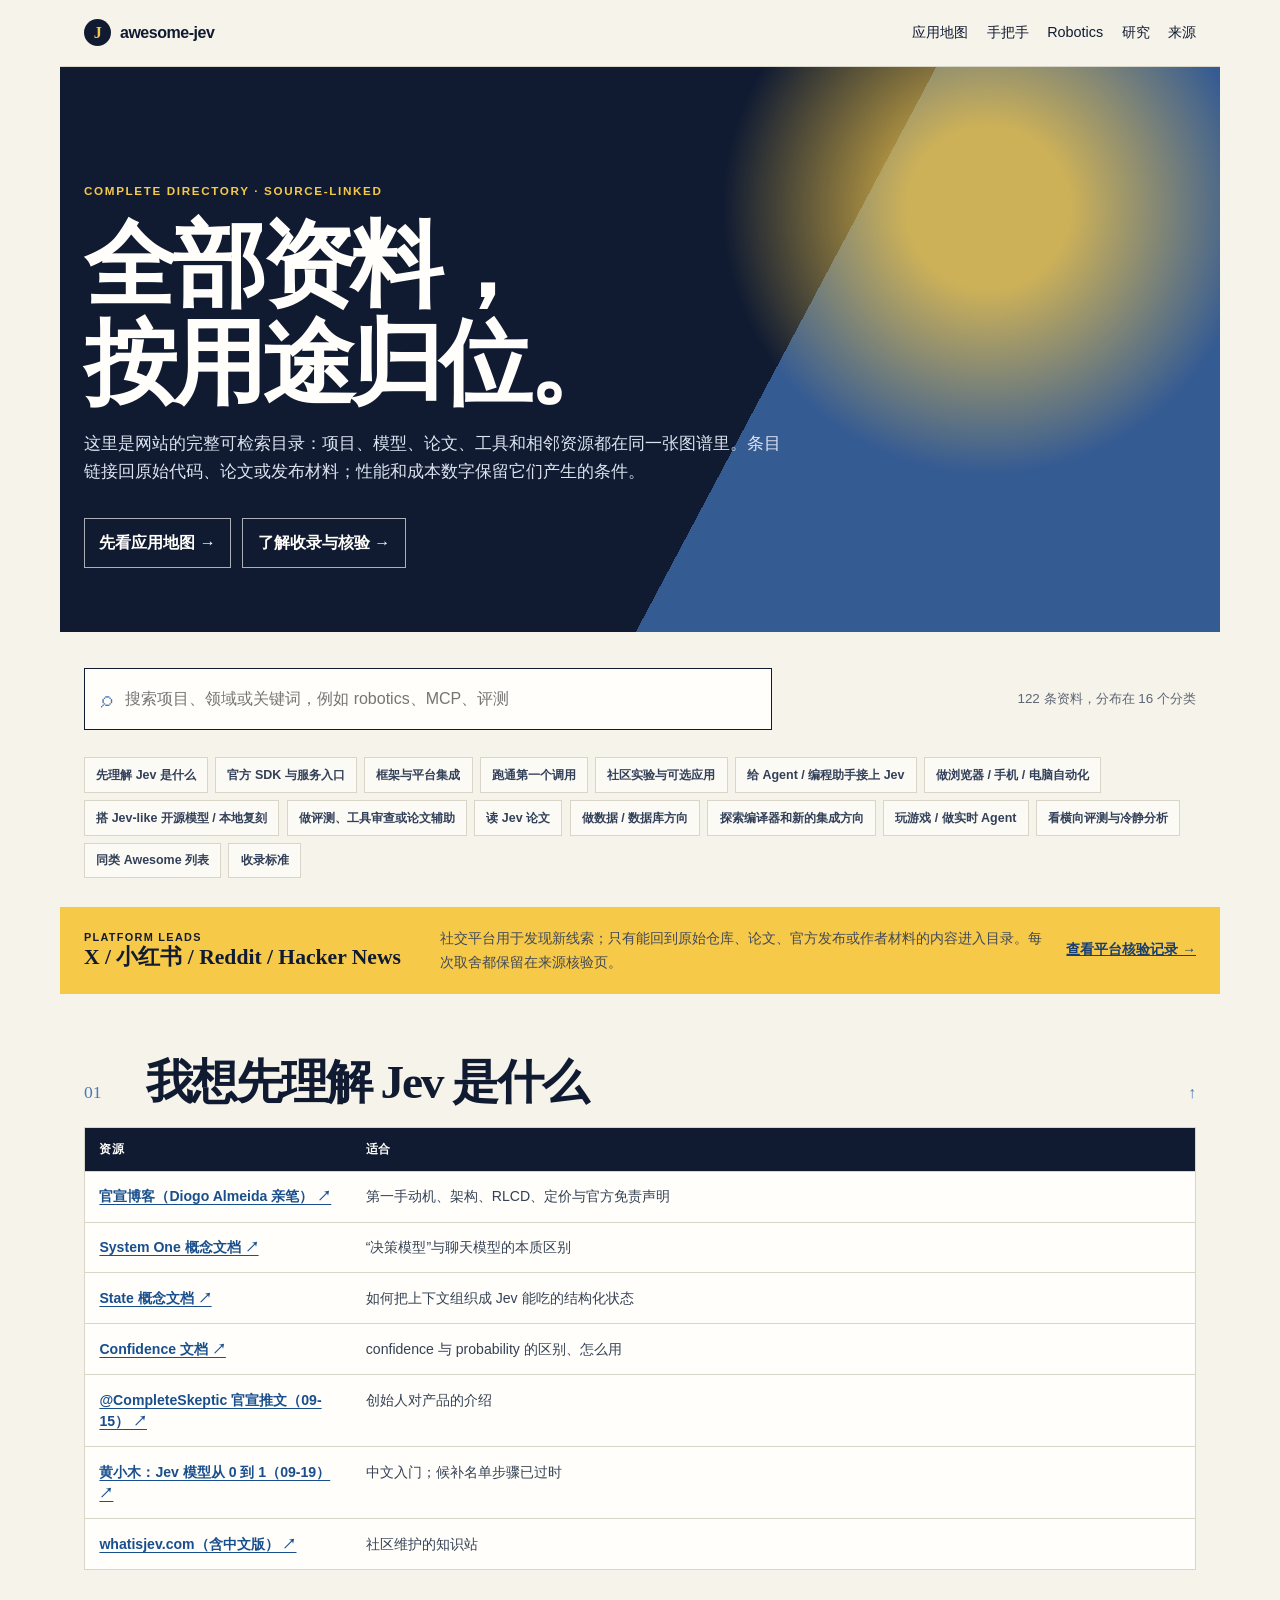
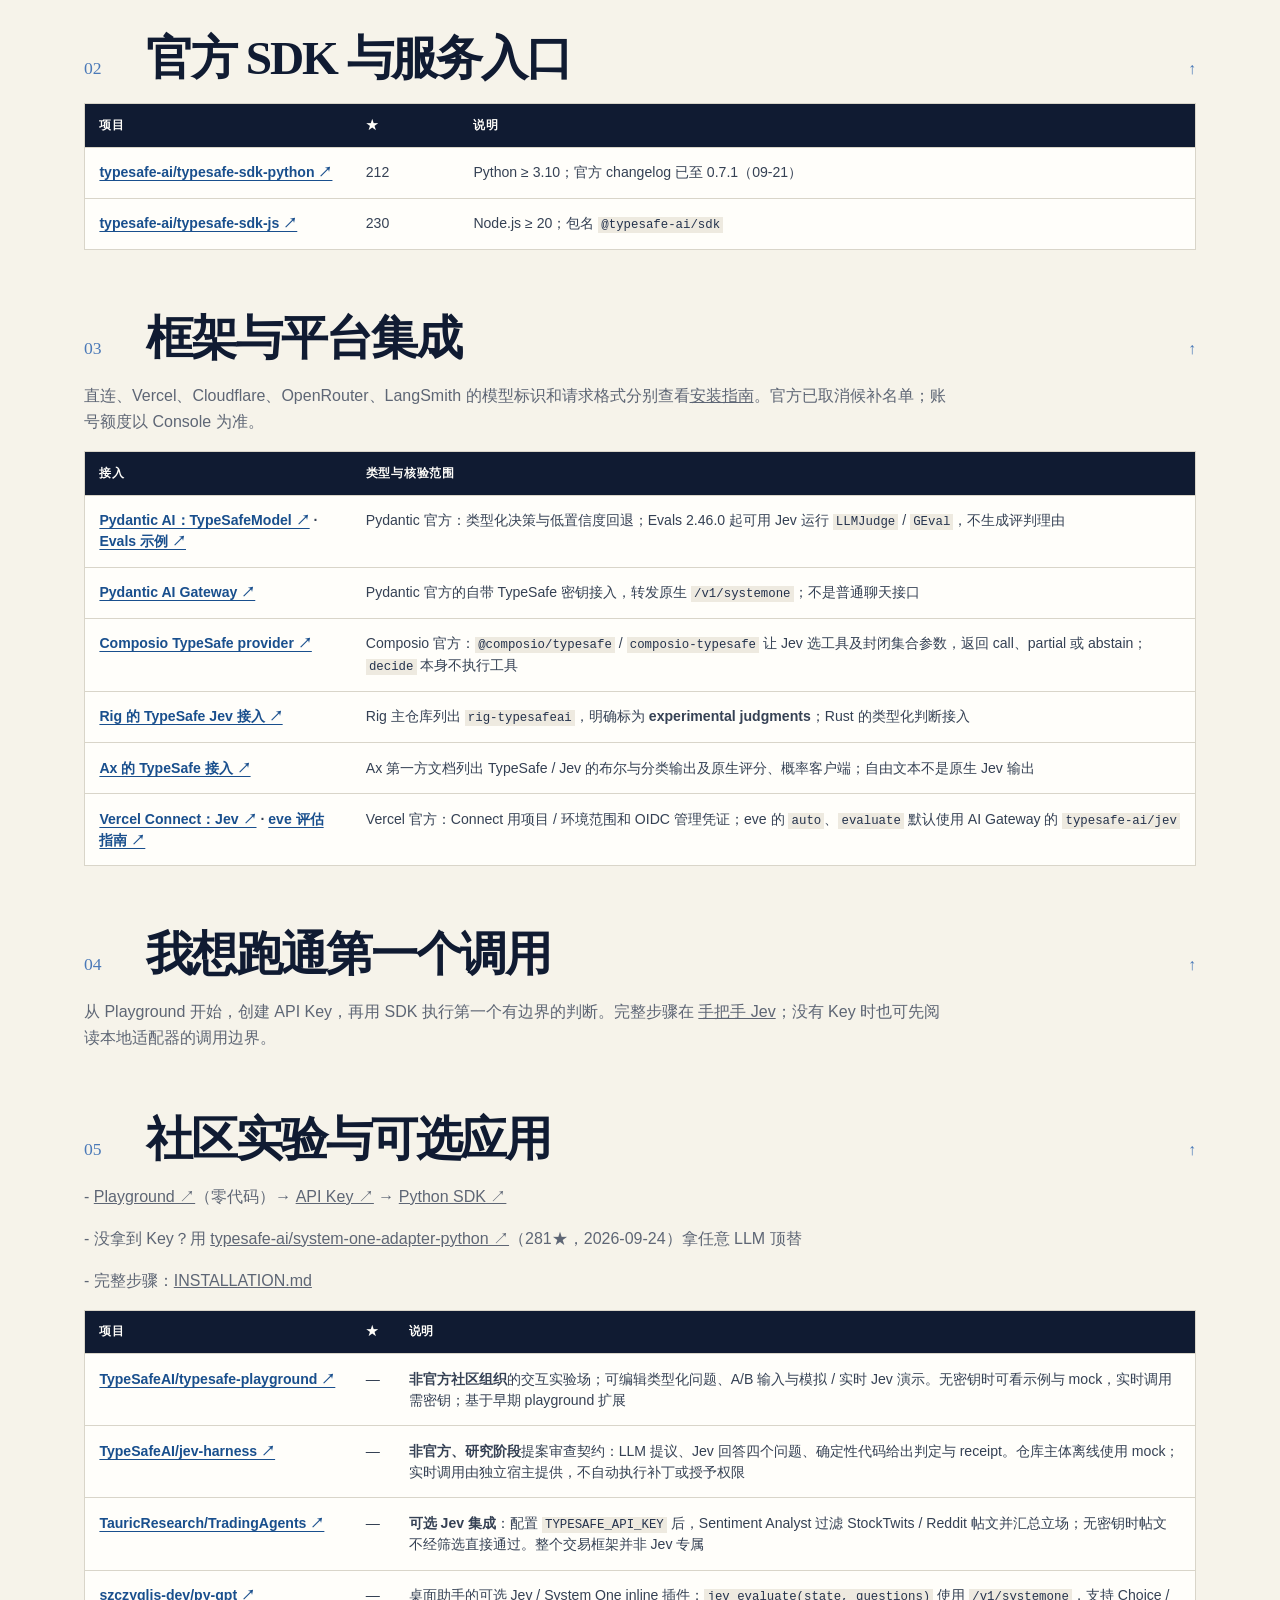
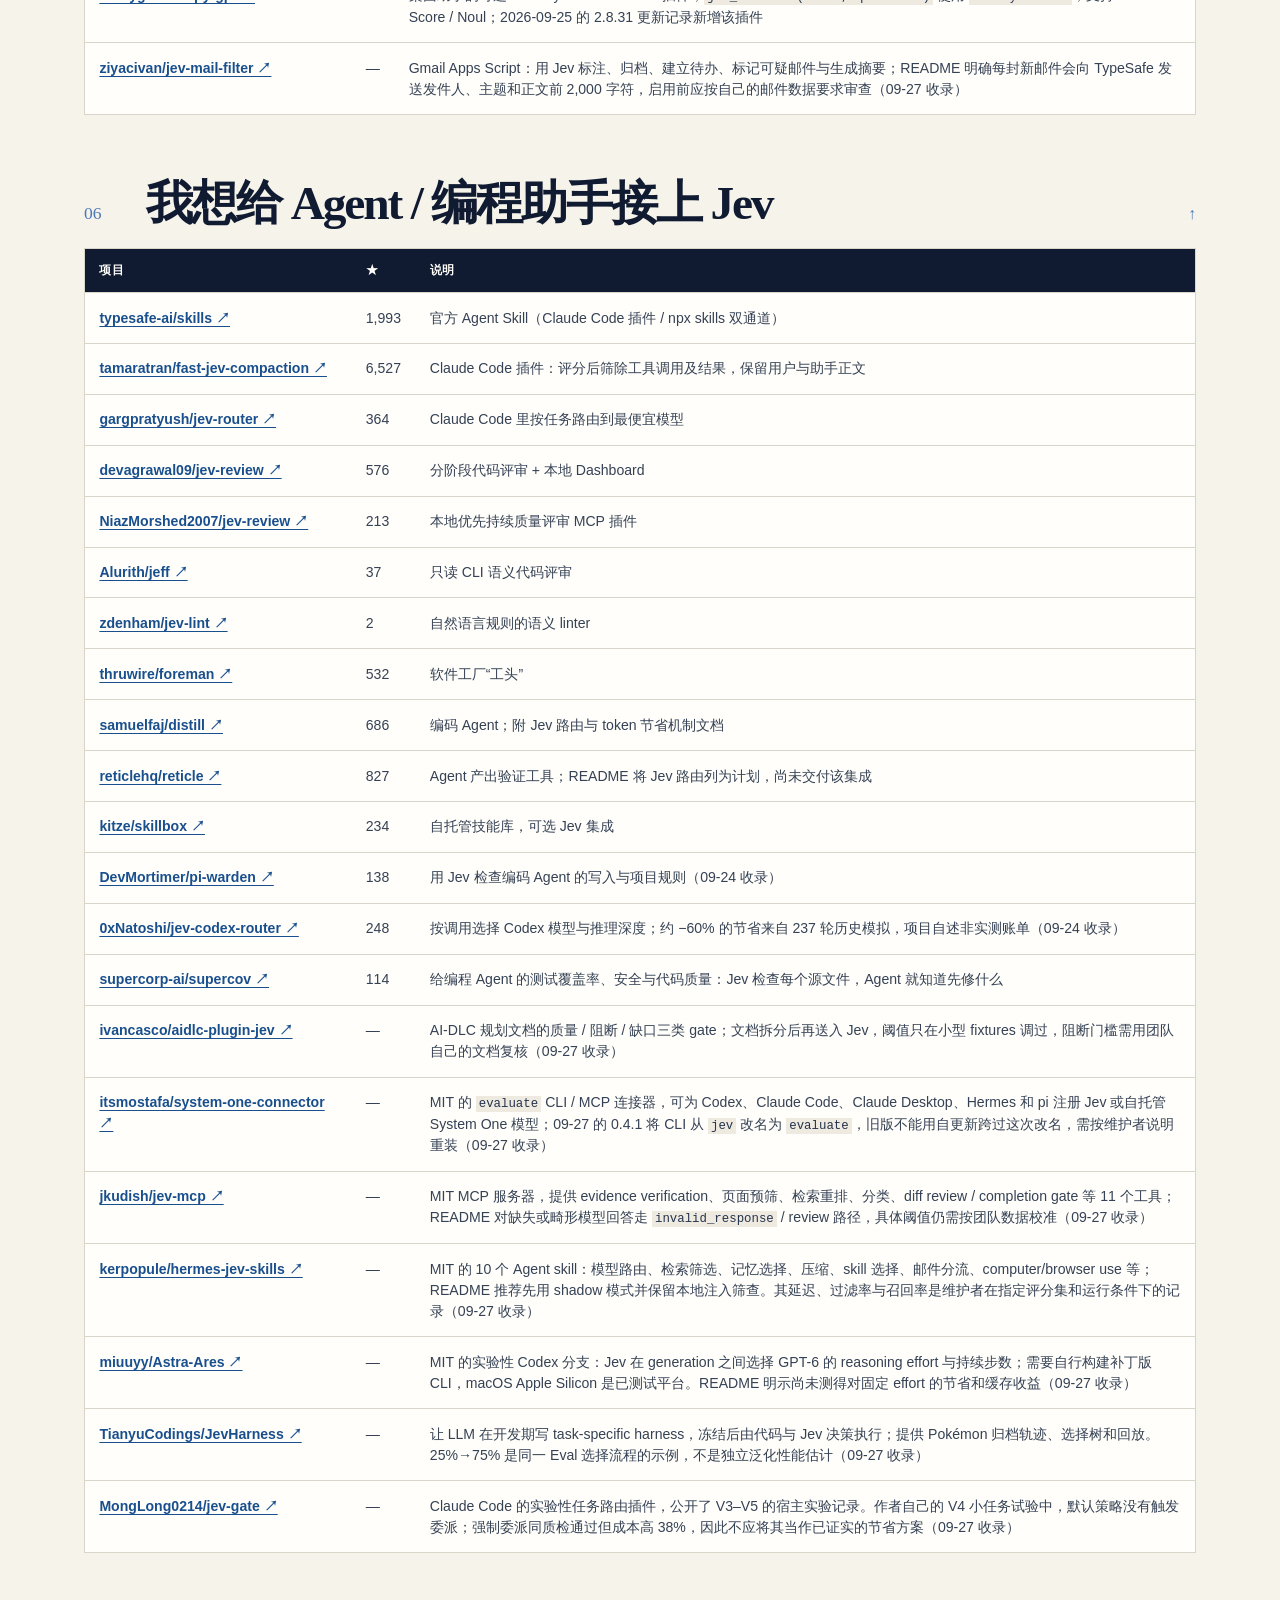
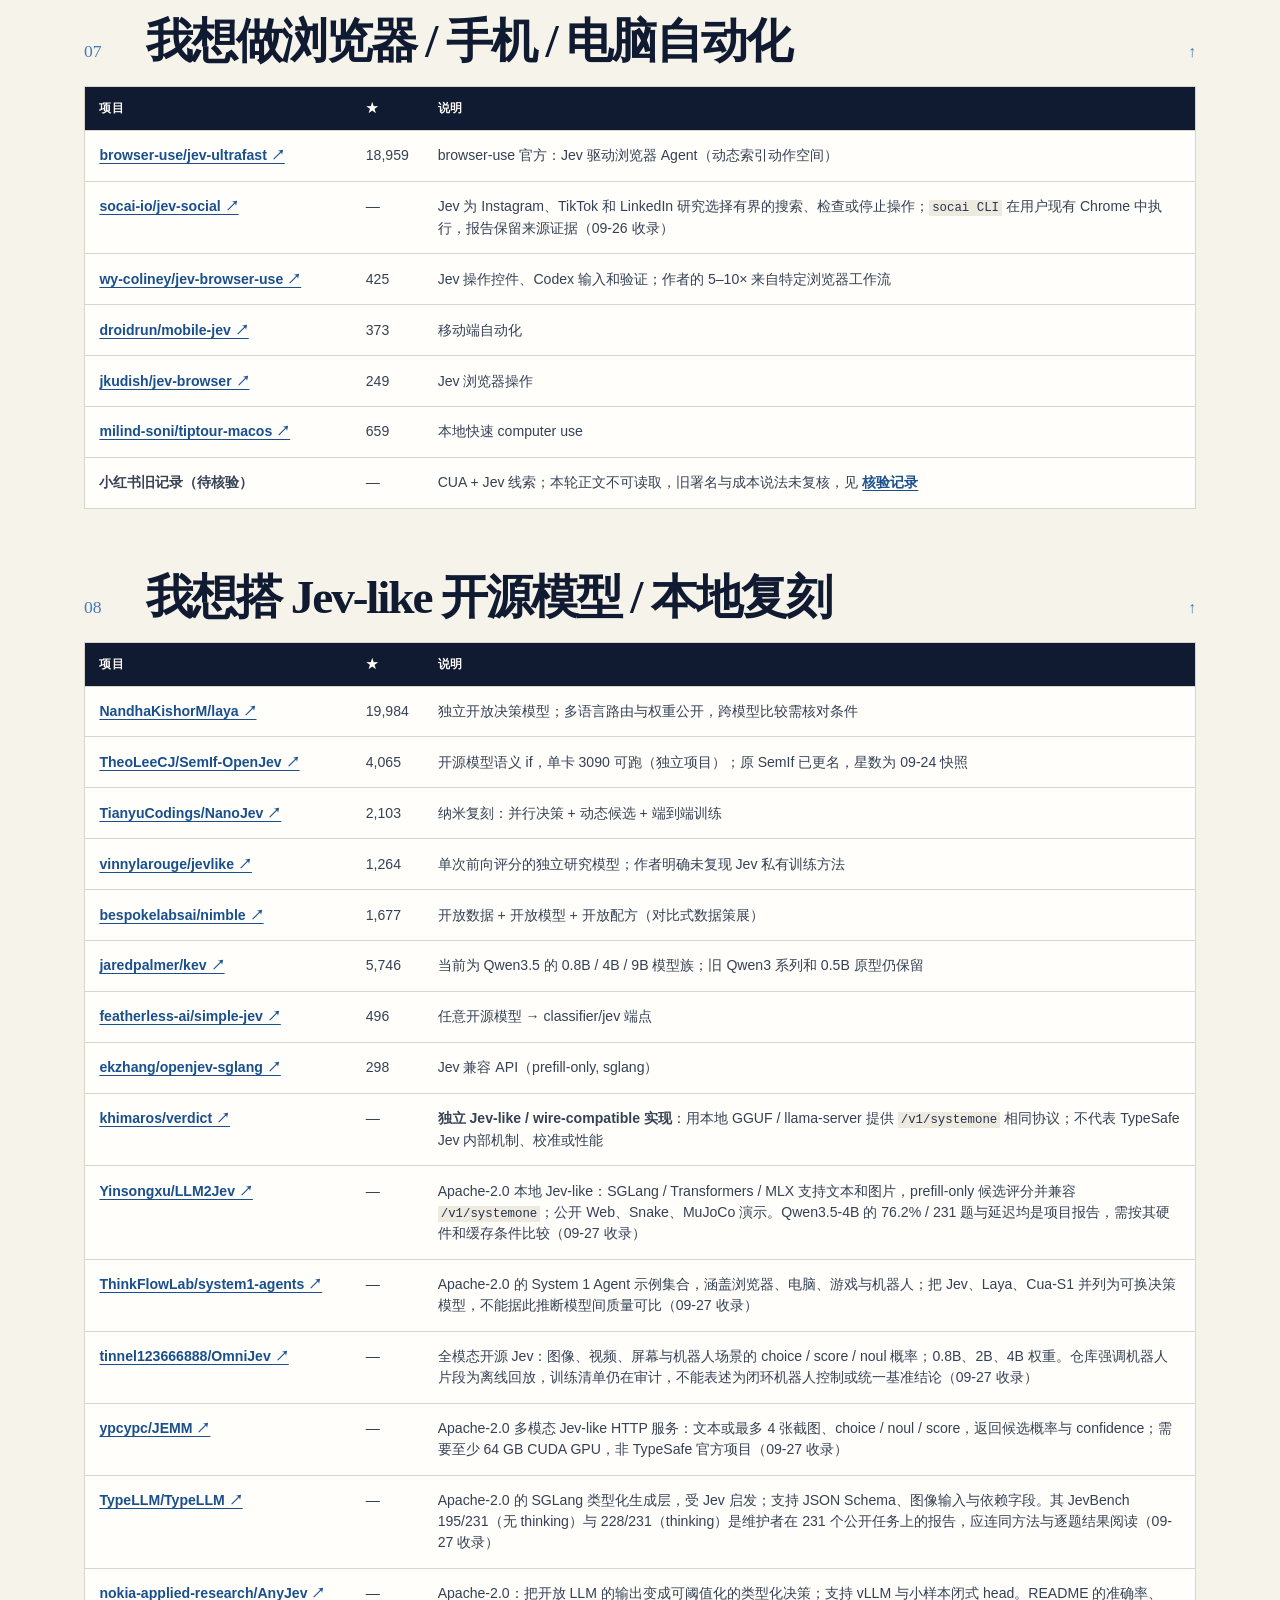
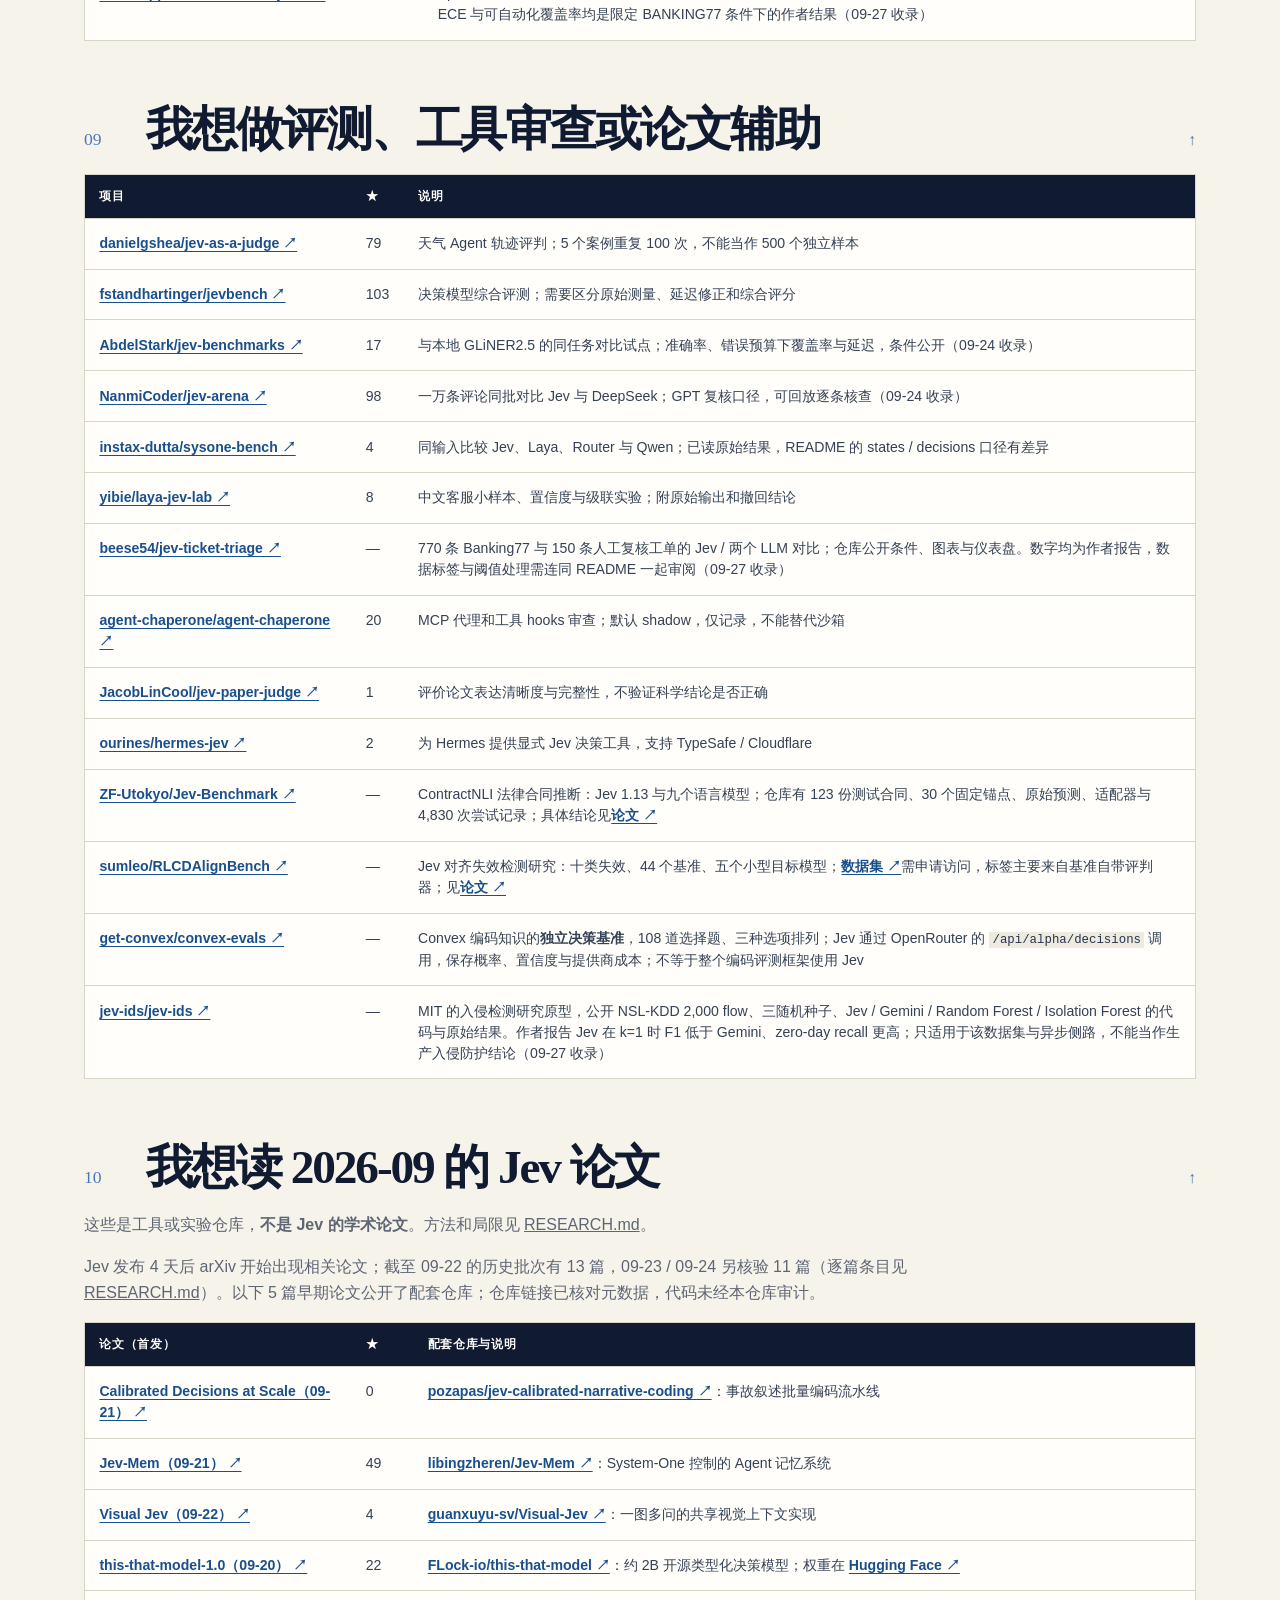
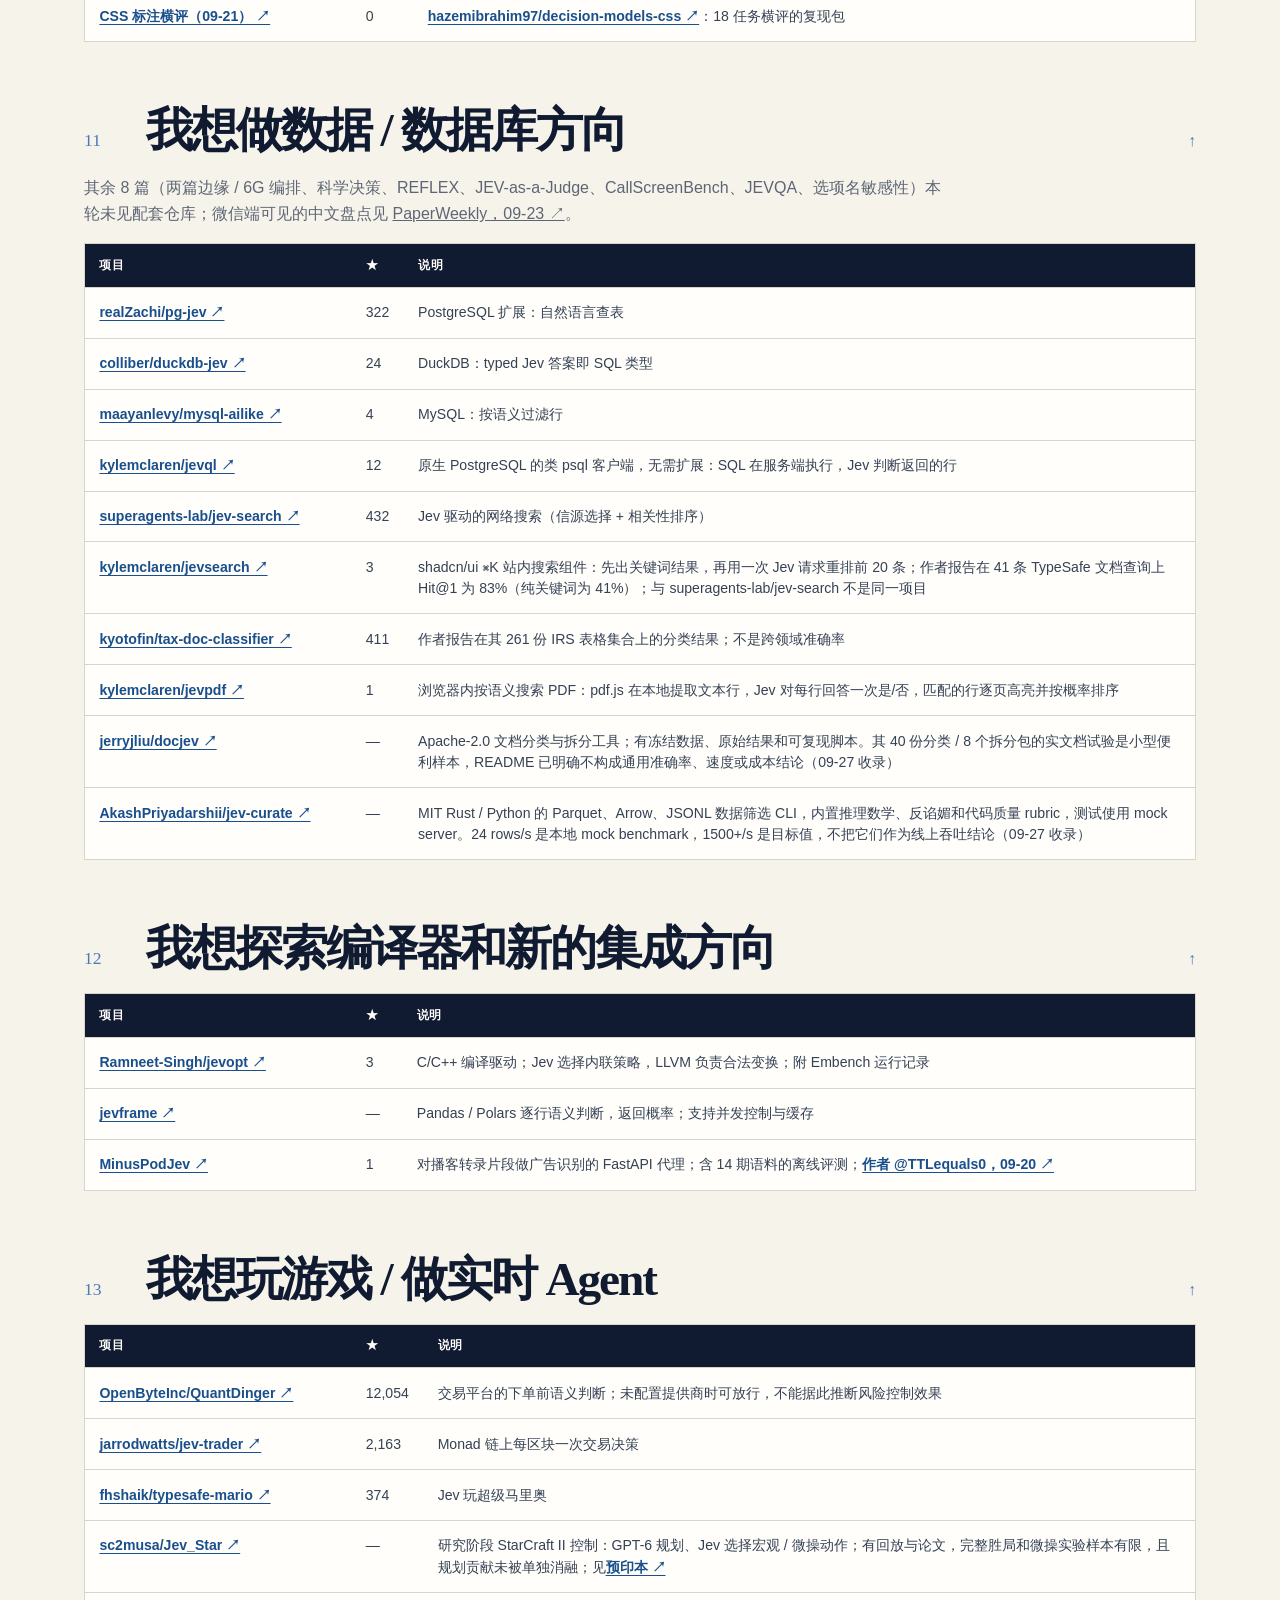
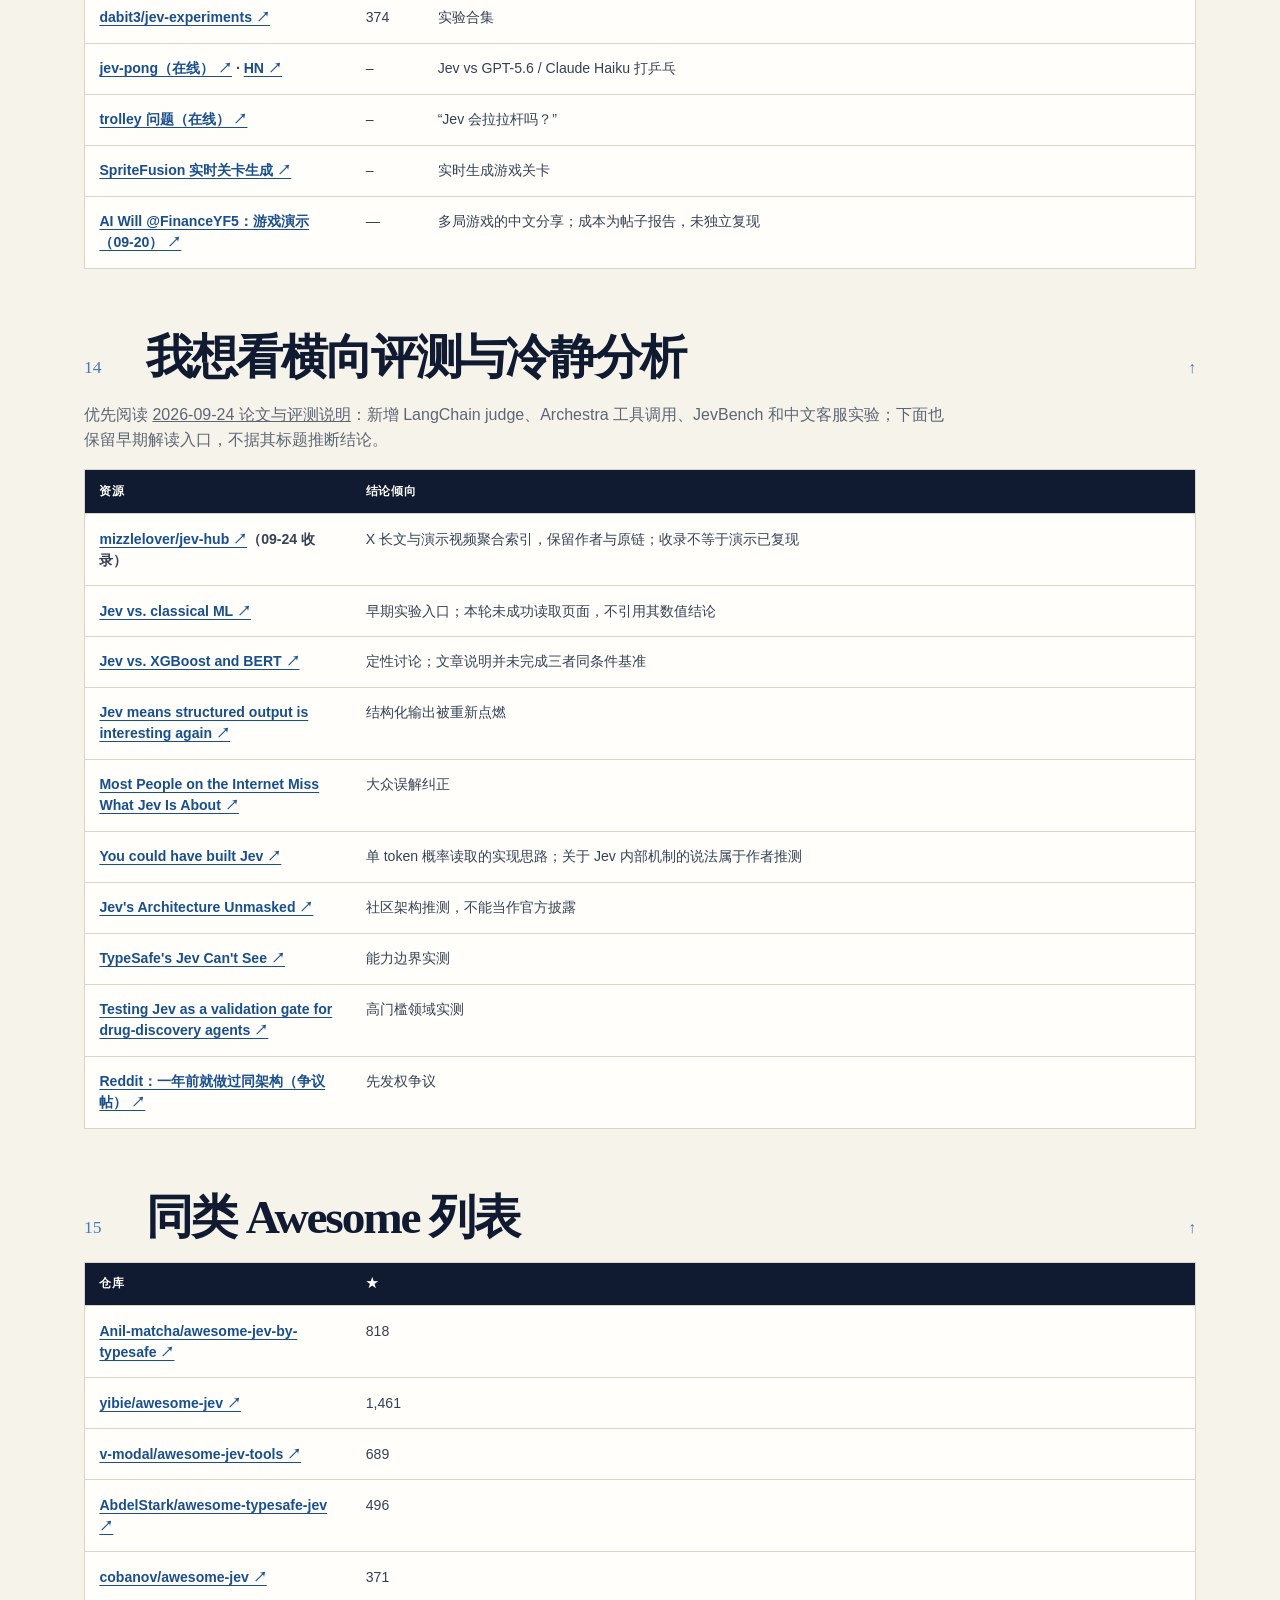
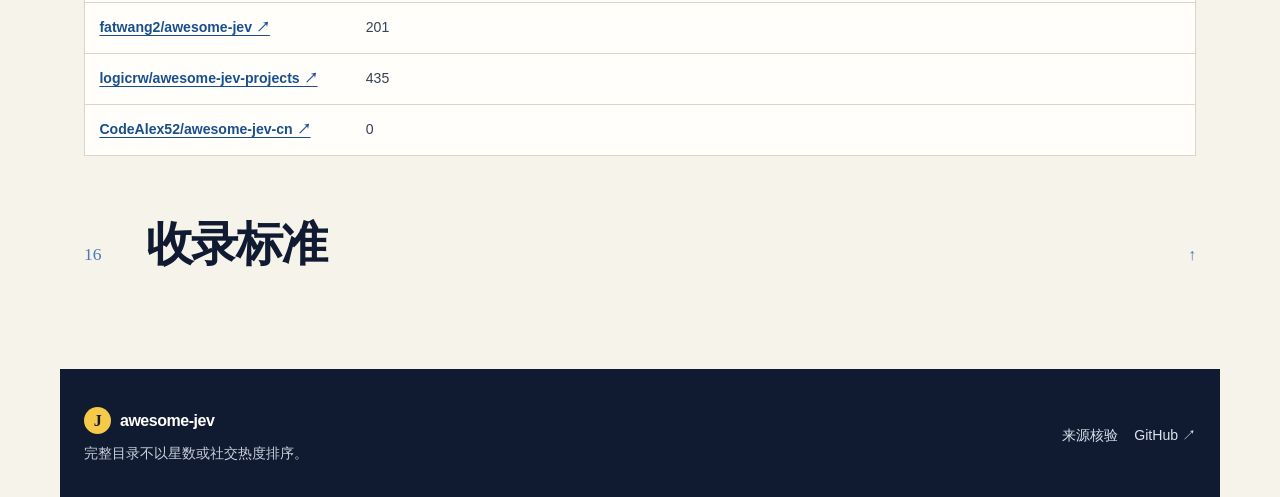
==== docs/directory.html @ 9406ea1a "feat: publish complete searchable web library" ====
<!doctype html>
<html lang="zh-CN"><head><meta charset="utf-8" /><meta name="viewport" content="width=device-width, initial-scale=1" />
<meta name="description" content="awesome-jev 完整项目、论文、工具与来源目录，可按类别和关键词检索。" /><title>完整目录 · awesome-jev</title><link rel="stylesheet" href="assets/site.css" /></head>
<body class="catalog-page"><a class="skip-link" href="#catalog-content">跳到目录</a>
<header class="site-header"><a class="brand" href="index.html"><span class="brand-mark">J</span><span>awesome-jev</span></a><nav aria-label="主导航"><a href="index.html#map">应用地图</a><a href="hands-on.html">手把手</a><a href="robotics.html">Robotics</a><a href="research.html">研究</a><a href="sources.html">来源</a></nav></header>
<main id="catalog-content"><section id="top" class="catalog-hero"><p class="eyebrow">COMPLETE DIRECTORY · SOURCE-LINKED</p><h1>全部资料，<br />按用途归位。</h1><p>这里是网站的完整可检索目录：项目、模型、论文、工具和相邻资源都在同一张图谱里。条目链接回原始代码、论文或发布材料；性能和成本数字保留它们产生的条件。</p><div class="catalog-actions"><a href="index.html#map">先看应用地图 →</a><a href="sources.html">了解收录与核验 →</a></div></section>
<section class="catalog-controls" aria-label="目录检索"><label><span>⌕</span><input id="catalog-search" type="search" placeholder="搜索项目、领域或关键词，例如 robotics、MCP、评测" autocomplete="off" /></label><p id="catalog-count" aria-live="polite"></p></section>
<nav class="catalog-nav" aria-label="目录分类"><a href="#我想先理解-jev-是什么">先理解 Jev 是什么</a><a href="#官方-sdk-与服务入口">官方 SDK 与服务入口</a><a href="#框架与平台集成">框架与平台集成</a><a href="#我想跑通第一个调用">跑通第一个调用</a><a href="#社区实验与可选应用">社区实验与可选应用</a><a href="#我想给-agent-编程助手接上-jev">给 Agent / 编程助手接上 Jev</a><a href="#我想做浏览器-手机-电脑自动化">做浏览器 / 手机 / 电脑自动化</a><a href="#我想搭-jev-like-开源模型-本地复刻">搭 Jev-like 开源模型 / 本地复刻</a><a href="#我想做评测-工具审查或论文辅助">做评测、工具审查或论文辅助</a><a href="#我想读-2026-09-的-jev-论文">读  Jev 论文</a><a href="#我想做数据-数据库方向">做数据 / 数据库方向</a><a href="#我想探索编译器和新的集成方向">探索编译器和新的集成方向</a><a href="#我想玩游戏-做实时-agent">玩游戏 / 做实时 Agent</a><a href="#我想看横向评测与冷静分析">看横向评测与冷静分析</a><a href="#同类-awesome-列表">同类 Awesome 列表</a><a href="#收录标准">收录标准</a></nav>
<section class="catalog-source-note"><div><span>PLATFORM LEADS</span><strong>X / 小红书 / Reddit / Hacker News</strong></div><p>社交平台用于发现新线索；只有能回到原始仓库、论文、官方发布或作者材料的内容进入目录。每次取舍都保留在来源核验页。</p><a href="sources.html">查看平台核验记录 →</a></section>
<div class="catalog-body"><section id="我想先理解-jev-是什么" class="catalog-section" data-catalog-section><div class="catalog-section-head"><span>01</span><h2>我想先理解 Jev 是什么</h2><a href="#top" aria-label="回到目录顶部">↑</a></div><div class="catalog-table-wrap"><table class="catalog-table"><thead><tr><th>资源</th><th>适合</th></tr></thead><tbody><tr><td><a href="https://typesafe.ai/blog/introducing-system-one-models-and-jev" target="_blank" rel="noopener noreferrer">官宣博客（Diogo Almeida 亲笔） ↗</a></td><td>第一手动机、架构、RLCD、定价与官方免责声明</td></tr><tr><td><a href="https://docs.typesafe.ai/concepts/system-one" target="_blank" rel="noopener noreferrer">System One 概念文档 ↗</a></td><td>“决策模型”与聊天模型的本质区别</td></tr><tr><td><a href="https://docs.typesafe.ai/concepts/state" target="_blank" rel="noopener noreferrer">State 概念文档 ↗</a></td><td>如何把上下文组织成 Jev 能吃的结构化状态</td></tr><tr><td><a href="https://docs.typesafe.ai/confidence" target="_blank" rel="noopener noreferrer">Confidence 文档 ↗</a></td><td>confidence 与 probability 的区别、怎么用</td></tr><tr><td><a href="https://x.com/CompleteSkeptic/status/2099925682726002904" target="_blank" rel="noopener noreferrer">@CompleteSkeptic 官宣推文（09-15） ↗</a></td><td>创始人对产品的介绍</td></tr><tr><td><a href="https://x.com/ai_xiaomu/status/2101135680168771979" target="_blank" rel="noopener noreferrer">黄小木：Jev 模型从 0 到 1（09-19） ↗</a></td><td>中文入门；候补名单步骤已过时</td></tr><tr><td><a href="https://whatisjev.com/zh/getting-started" target="_blank" rel="noopener noreferrer">whatisjev.com（含中文版） ↗</a></td><td>社区维护的知识站</td></tr></tbody></table></div></section><section id="官方-sdk-与服务入口" class="catalog-section" data-catalog-section><div class="catalog-section-head"><span>02</span><h2>官方 SDK 与服务入口</h2><a href="#top" aria-label="回到目录顶部">↑</a></div><div class="catalog-table-wrap"><table class="catalog-table"><thead><tr><th>项目</th><th>★</th><th>说明</th></tr></thead><tbody><tr><td><a href="https://github.com/typesafe-ai/typesafe-sdk-python" target="_blank" rel="noopener noreferrer">typesafe-ai/typesafe-sdk-python ↗</a></td><td>212</td><td>Python ≥ 3.10；官方 changelog 已至 0.7.1（09-21）</td></tr><tr><td><a href="https://github.com/typesafe-ai/typesafe-sdk-js" target="_blank" rel="noopener noreferrer">typesafe-ai/typesafe-sdk-js ↗</a></td><td>230</td><td>Node.js ≥ 20；包名 <code>@typesafe-ai/sdk</code></td></tr></tbody></table></div></section><section id="框架与平台集成" class="catalog-section" data-catalog-section><div class="catalog-section-head"><span>03</span><h2>框架与平台集成</h2><a href="#top" aria-label="回到目录顶部">↑</a></div><p class="catalog-intro">直连、Vercel、Cloudflare、OpenRouter、LangSmith 的模型标识和请求格式分别查看<a href="hands-on.html">安装指南</a>。官方已取消候补名单；账号额度以 Console 为准。</p><div class="catalog-table-wrap"><table class="catalog-table"><thead><tr><th>接入</th><th>类型与核验范围</th></tr></thead><tbody><tr><td><a href="https://pydantic.dev/docs/ai/models/typesafe/" target="_blank" rel="noopener noreferrer">Pydantic AI：TypeSafeModel ↗</a> · <a href="https://pydantic.dev/articles/jev-evals" target="_blank" rel="noopener noreferrer">Evals 示例 ↗</a></td><td>Pydantic 官方：类型化决策与低置信度回退；Evals 2.46.0 起可用 Jev 运行 <code>LLMJudge</code> / <code>GEval</code>，不生成评判理由</td></tr><tr><td><a href="https://pydantic.dev/articles/jev-pydantic-ai-gateway" target="_blank" rel="noopener noreferrer">Pydantic AI Gateway ↗</a></td><td>Pydantic 官方的自带 TypeSafe 密钥接入，转发原生 <code>/v1/systemone</code>；不是普通聊天接口</td></tr><tr><td><a href="https://docs.composio.dev/docs/providers/typesafe" target="_blank" rel="noopener noreferrer">Composio TypeSafe provider ↗</a></td><td>Composio 官方：<code>@composio/typesafe</code> / <code>composio-typesafe</code> 让 Jev 选工具及封闭集合参数，返回 call、partial 或 abstain；<code>decide</code> 本身不执行工具</td></tr><tr><td><a href="https://github.com/0xPlaygrounds/rig" target="_blank" rel="noopener noreferrer">Rig 的 TypeSafe Jev 接入 ↗</a></td><td>Rig 主仓库列出 <code>rig-typesafeai</code>，明确标为 <strong>experimental judgments</strong>；Rust 的类型化判断接入</td></tr><tr><td><a href="https://github.com/ax-llm/ax/blob/main/website/content/_index.md" target="_blank" rel="noopener noreferrer">Ax 的 TypeSafe 接入 ↗</a></td><td>Ax 第一方文档列出 TypeSafe / Jev 的布尔与分类输出及原生评分、概率客户端；自由文本不是原生 Jev 输出</td></tr><tr><td><a href="https://vercel.com/connect/jev" target="_blank" rel="noopener noreferrer">Vercel Connect：Jev ↗</a> · <a href="https://github.com/vercel/eve/blob/main/docs/guides/evaluate.md" target="_blank" rel="noopener noreferrer">eve 评估指南 ↗</a></td><td>Vercel 官方：Connect 用项目 / 环境范围和 OIDC 管理凭证；eve 的 <code>auto</code>、<code>evaluate</code> 默认使用 AI Gateway 的 <code>typesafe-ai/jev</code></td></tr></tbody></table></div></section><section id="我想跑通第一个调用" class="catalog-section" data-catalog-section><div class="catalog-section-head"><span>04</span><h2>我想跑通第一个调用</h2><a href="#top" aria-label="回到目录顶部">↑</a></div><p class="catalog-intro">从 Playground 开始，创建 API Key，再用 SDK 执行第一个有边界的判断。完整步骤在 <a href="hands-on.html">手把手 Jev</a>；没有 Key 时也可先阅读本地适配器的调用边界。</p></section><section id="社区实验与可选应用" class="catalog-section" data-catalog-section><div class="catalog-section-head"><span>05</span><h2>社区实验与可选应用</h2><a href="#top" aria-label="回到目录顶部">↑</a></div><p class="catalog-intro">- <a href="https://console.typesafe.ai/playground" target="_blank" rel="noopener noreferrer">Playground ↗</a>（零代码）→ <a href="https://console.typesafe.ai/keys" target="_blank" rel="noopener noreferrer">API Key ↗</a> → <a href="https://github.com/typesafe-ai/typesafe-sdk-python" target="_blank" rel="noopener noreferrer">Python SDK ↗</a></p><p class="catalog-intro">- 没拿到 Key？用 <a href="https://github.com/typesafe-ai/system-one-adapter-python" target="_blank" rel="noopener noreferrer">typesafe-ai/system-one-adapter-python ↗</a>（281★，2026-09-24）拿任意 LLM 顶替</p><p class="catalog-intro">- 完整步骤：<a href="hands-on.html">INSTALLATION.md</a></p><div class="catalog-table-wrap"><table class="catalog-table"><thead><tr><th>项目</th><th>★</th><th>说明</th></tr></thead><tbody><tr><td><a href="https://github.com/TypeSafeAI/typesafe-playground" target="_blank" rel="noopener noreferrer">TypeSafeAI/typesafe-playground ↗</a></td><td>—</td><td><strong>非官方社区组织</strong>的交互实验场；可编辑类型化问题、A/B 输入与模拟 / 实时 Jev 演示。无密钥时可看示例与 mock，实时调用需密钥；基于早期 playground 扩展</td></tr><tr><td><a href="https://github.com/TypeSafeAI/jev-harness" target="_blank" rel="noopener noreferrer">TypeSafeAI/jev-harness ↗</a></td><td>—</td><td><strong>非官方、研究阶段</strong>提案审查契约：LLM 提议、Jev 回答四个问题、确定性代码给出判定与 receipt。仓库主体离线使用 mock；实时调用由独立宿主提供，不自动执行补丁或授予权限</td></tr><tr><td><a href="https://github.com/TauricResearch/TradingAgents" target="_blank" rel="noopener noreferrer">TauricResearch/TradingAgents ↗</a></td><td>—</td><td><strong>可选 Jev 集成</strong>：配置 <code>TYPESAFE_API_KEY</code> 后，Sentiment Analyst 过滤 StockTwits / Reddit 帖文并汇总立场；无密钥时帖文不经筛选直接通过。整个交易框架并非 Jev 专属</td></tr><tr><td><a href="https://github.com/szczyglis-dev/py-gpt" target="_blank" rel="noopener noreferrer">szczyglis-dev/py-gpt ↗</a></td><td>—</td><td>桌面助手的可选 Jev / System One inline 插件；<code>jev_evaluate(state, questions)</code> 使用 <code>/v1/systemone</code>，支持 Choice / Score / Noul；2026-09-25 的 2.8.31 更新记录新增该插件</td></tr><tr><td><a href="https://github.com/ziyacivan/jev-mail-filter" target="_blank" rel="noopener noreferrer">ziyacivan/jev-mail-filter ↗</a></td><td>—</td><td>Gmail Apps Script：用 Jev 标注、归档、建立待办、标记可疑邮件与生成摘要；README 明确每封新邮件会向 TypeSafe 发送发件人、主题和正文前 2,000 字符，启用前应按自己的邮件数据要求审查（09-27 收录）</td></tr></tbody></table></div></section><section id="我想给-agent-编程助手接上-jev" class="catalog-section" data-catalog-section><div class="catalog-section-head"><span>06</span><h2>我想给 Agent / 编程助手接上 Jev</h2><a href="#top" aria-label="回到目录顶部">↑</a></div><div class="catalog-table-wrap"><table class="catalog-table"><thead><tr><th>项目</th><th>★</th><th>说明</th></tr></thead><tbody><tr><td><a href="https://github.com/typesafe-ai/skills" target="_blank" rel="noopener noreferrer">typesafe-ai/skills ↗</a></td><td>1,993</td><td>官方 Agent Skill（Claude Code 插件 / npx skills 双通道）</td></tr><tr><td><a href="https://github.com/tamaratran/fast-jev-compaction" target="_blank" rel="noopener noreferrer">tamaratran/fast-jev-compaction ↗</a></td><td>6,527</td><td>Claude Code 插件：评分后筛除工具调用及结果，保留用户与助手正文</td></tr><tr><td><a href="https://github.com/gargpratyush/jev-router" target="_blank" rel="noopener noreferrer">gargpratyush/jev-router ↗</a></td><td>364</td><td>Claude Code 里按任务路由到最便宜模型</td></tr><tr><td><a href="https://github.com/devagrawal09/jev-review" target="_blank" rel="noopener noreferrer">devagrawal09/jev-review ↗</a></td><td>576</td><td>分阶段代码评审 + 本地 Dashboard</td></tr><tr><td><a href="https://github.com/NiazMorshed2007/jev-review" target="_blank" rel="noopener noreferrer">NiazMorshed2007/jev-review ↗</a></td><td>213</td><td>本地优先持续质量评审 MCP 插件</td></tr><tr><td><a href="https://github.com/Alurith/jeff" target="_blank" rel="noopener noreferrer">Alurith/jeff ↗</a></td><td>37</td><td>只读 CLI 语义代码评审</td></tr><tr><td><a href="https://github.com/zdenham/jev-lint" target="_blank" rel="noopener noreferrer">zdenham/jev-lint ↗</a></td><td>2</td><td>自然语言规则的语义 linter</td></tr><tr><td><a href="https://github.com/thruwire/foreman" target="_blank" rel="noopener noreferrer">thruwire/foreman ↗</a></td><td>532</td><td>软件工厂“工头”</td></tr><tr><td><a href="https://github.com/samuelfaj/distill" target="_blank" rel="noopener noreferrer">samuelfaj/distill ↗</a></td><td>686</td><td>编码 Agent；附 Jev 路由与 token 节省机制文档</td></tr><tr><td><a href="https://github.com/reticlehq/reticle" target="_blank" rel="noopener noreferrer">reticlehq/reticle ↗</a></td><td>827</td><td>Agent 产出验证工具；README 将 Jev 路由列为计划，尚未交付该集成</td></tr><tr><td><a href="https://github.com/kitze/skillbox" target="_blank" rel="noopener noreferrer">kitze/skillbox ↗</a></td><td>234</td><td>自托管技能库，可选 Jev 集成</td></tr><tr><td><a href="https://github.com/DevMortimer/pi-warden" target="_blank" rel="noopener noreferrer">DevMortimer/pi-warden ↗</a></td><td>138</td><td>用 Jev 检查编码 Agent 的写入与项目规则（09-24 收录）</td></tr><tr><td><a href="https://github.com/0xNatoshi/jev-codex-router" target="_blank" rel="noopener noreferrer">0xNatoshi/jev-codex-router ↗</a></td><td>248</td><td>按调用选择 Codex 模型与推理深度；约 −60% 的节省来自 237 轮历史模拟，项目自述非实测账单（09-24 收录）</td></tr><tr><td><a href="https://github.com/supercorp-ai/supercov" target="_blank" rel="noopener noreferrer">supercorp-ai/supercov ↗</a></td><td>114</td><td>给编程 Agent 的测试覆盖率、安全与代码质量：Jev 检查每个源文件，Agent 就知道先修什么</td></tr><tr><td><a href="https://github.com/ivancasco/aidlc-plugin-jev" target="_blank" rel="noopener noreferrer">ivancasco/aidlc-plugin-jev ↗</a></td><td>—</td><td>AI-DLC 规划文档的质量 / 阻断 / 缺口三类 gate；文档拆分后再送入 Jev，阈值只在小型 fixtures 调过，阻断门槛需用团队自己的文档复核（09-27 收录）</td></tr><tr><td><a href="https://github.com/itsmostafa/system-one-connector" target="_blank" rel="noopener noreferrer">itsmostafa/system-one-connector ↗</a></td><td>—</td><td>MIT 的 <code>evaluate</code> CLI / MCP 连接器，可为 Codex、Claude Code、Claude Desktop、Hermes 和 pi 注册 Jev 或自托管 System One 模型；09-27 的 0.4.1 将 CLI 从 <code>jev</code> 改名为 <code>evaluate</code>，旧版不能用自更新跨过这次改名，需按维护者说明重装（09-27 收录）</td></tr><tr><td><a href="https://github.com/jkudish/jev-mcp" target="_blank" rel="noopener noreferrer">jkudish/jev-mcp ↗</a></td><td>—</td><td>MIT MCP 服务器，提供 evidence verification、页面预筛、检索重排、分类、diff review / completion gate 等 11 个工具；README 对缺失或畸形模型回答走 <code>invalid_response</code> / review 路径，具体阈值仍需按团队数据校准（09-27 收录）</td></tr><tr><td><a href="https://github.com/kerpopule/hermes-jev-skills" target="_blank" rel="noopener noreferrer">kerpopule/hermes-jev-skills ↗</a></td><td>—</td><td>MIT 的 10 个 Agent skill：模型路由、检索筛选、记忆选择、压缩、skill 选择、邮件分流、computer/browser use 等；README 推荐先用 shadow 模式并保留本地注入筛查。其延迟、过滤率与召回率是维护者在指定评分集和运行条件下的记录（09-27 收录）</td></tr><tr><td><a href="https://github.com/miuuyy/Astra-Ares" target="_blank" rel="noopener noreferrer">miuuyy/Astra-Ares ↗</a></td><td>—</td><td>MIT 的实验性 Codex 分支：Jev 在 generation 之间选择 GPT-6 的 reasoning effort 与持续步数；需要自行构建补丁版 CLI，macOS Apple Silicon 是已测试平台。README 明示尚未测得对固定 effort 的节省和缓存收益（09-27 收录）</td></tr><tr><td><a href="https://github.com/TianyuCodings/JevHarness" target="_blank" rel="noopener noreferrer">TianyuCodings/JevHarness ↗</a></td><td>—</td><td>让 LLM 在开发期写 task-specific harness，冻结后由代码与 Jev 决策执行；提供 Pokémon 归档轨迹、选择树和回放。25%→75% 是同一 Eval 选择流程的示例，不是独立泛化性能估计（09-27 收录）</td></tr><tr><td><a href="https://github.com/MongLong0214/jev-gate" target="_blank" rel="noopener noreferrer">MongLong0214/jev-gate ↗</a></td><td>—</td><td>Claude Code 的实验性任务路由插件，公开了 V3–V5 的宿主实验记录。作者自己的 V4 小任务试验中，默认策略没有触发委派；强制委派同质检通过但成本高 38%，因此不应将其当作已证实的节省方案（09-27 收录）</td></tr></tbody></table></div></section><section id="我想做浏览器-手机-电脑自动化" class="catalog-section" data-catalog-section><div class="catalog-section-head"><span>07</span><h2>我想做浏览器 / 手机 / 电脑自动化</h2><a href="#top" aria-label="回到目录顶部">↑</a></div><div class="catalog-table-wrap"><table class="catalog-table"><thead><tr><th>项目</th><th>★</th><th>说明</th></tr></thead><tbody><tr><td><a href="https://github.com/browser-use/jev-ultrafast" target="_blank" rel="noopener noreferrer">browser-use/jev-ultrafast ↗</a></td><td>18,959</td><td>browser-use 官方：Jev 驱动浏览器 Agent（动态索引动作空间）</td></tr><tr><td><a href="https://github.com/socai-io/jev-social" target="_blank" rel="noopener noreferrer">socai-io/jev-social ↗</a></td><td>—</td><td>Jev 为 Instagram、TikTok 和 LinkedIn 研究选择有界的搜索、检查或停止操作；<code>socai CLI</code> 在用户现有 Chrome 中执行，报告保留来源证据（09-26 收录）</td></tr><tr><td><a href="https://github.com/wy-coliney/jev-browser-use" target="_blank" rel="noopener noreferrer">wy-coliney/jev-browser-use ↗</a></td><td>425</td><td>Jev 操作控件、Codex 输入和验证；作者的 5–10× 来自特定浏览器工作流</td></tr><tr><td><a href="https://github.com/droidrun/mobile-jev" target="_blank" rel="noopener noreferrer">droidrun/mobile-jev ↗</a></td><td>373</td><td>移动端自动化</td></tr><tr><td><a href="https://github.com/jkudish/jev-browser" target="_blank" rel="noopener noreferrer">jkudish/jev-browser ↗</a></td><td>249</td><td>Jev 浏览器操作</td></tr><tr><td><a href="https://github.com/milind-soni/tiptour-macos" target="_blank" rel="noopener noreferrer">milind-soni/tiptour-macos ↗</a></td><td>659</td><td>本地快速 computer use</td></tr><tr><td>小红书旧记录（待核验）</td><td>—</td><td>CUA + Jev 线索；本轮正文不可读取，旧署名与成本说法未复核，见 <a href="source-log.html#xiaohongshu-checks">核验记录</a></td></tr></tbody></table></div></section><section id="我想搭-jev-like-开源模型-本地复刻" class="catalog-section" data-catalog-section><div class="catalog-section-head"><span>08</span><h2>我想搭 Jev-like 开源模型 / 本地复刻</h2><a href="#top" aria-label="回到目录顶部">↑</a></div><div class="catalog-table-wrap"><table class="catalog-table"><thead><tr><th>项目</th><th>★</th><th>说明</th></tr></thead><tbody><tr><td><a href="https://github.com/NandhaKishorM/laya" target="_blank" rel="noopener noreferrer">NandhaKishorM/laya ↗</a></td><td>19,984</td><td>独立开放决策模型；多语言路由与权重公开，跨模型比较需核对条件</td></tr><tr><td><a href="https://github.com/TheoLeeCJ/SemIf-OpenJev" target="_blank" rel="noopener noreferrer">TheoLeeCJ/SemIf-OpenJev ↗</a></td><td>4,065</td><td>开源模型语义 if，单卡 3090 可跑（独立项目）；原 SemIf 已更名，星数为 09-24 快照</td></tr><tr><td><a href="https://github.com/TianyuCodings/NanoJev" target="_blank" rel="noopener noreferrer">TianyuCodings/NanoJev ↗</a></td><td>2,103</td><td>纳米复刻：并行决策 + 动态候选 + 端到端训练</td></tr><tr><td><a href="https://github.com/vinnylarouge/jevlike" target="_blank" rel="noopener noreferrer">vinnylarouge/jevlike ↗</a></td><td>1,264</td><td>单次前向评分的独立研究模型；作者明确未复现 Jev 私有训练方法</td></tr><tr><td><a href="https://github.com/bespokelabsai/nimble" target="_blank" rel="noopener noreferrer">bespokelabsai/nimble ↗</a></td><td>1,677</td><td>开放数据 + 开放模型 + 开放配方（对比式数据策展）</td></tr><tr><td><a href="https://github.com/jaredpalmer/kev" target="_blank" rel="noopener noreferrer">jaredpalmer/kev ↗</a></td><td>5,746</td><td>当前为 Qwen3.5 的 0.8B / 4B / 9B 模型族；旧 Qwen3 系列和 0.5B 原型仍保留</td></tr><tr><td><a href="https://github.com/featherless-ai/simple-jev" target="_blank" rel="noopener noreferrer">featherless-ai/simple-jev ↗</a></td><td>496</td><td>任意开源模型 → classifier/jev 端点</td></tr><tr><td><a href="https://github.com/ekzhang/openjev-sglang" target="_blank" rel="noopener noreferrer">ekzhang/openjev-sglang ↗</a></td><td>298</td><td>Jev 兼容 API（prefill-only, sglang）</td></tr><tr><td><a href="https://github.com/khimaros/verdict" target="_blank" rel="noopener noreferrer">khimaros/verdict ↗</a></td><td>—</td><td><strong>独立 Jev-like / wire-compatible 实现</strong>：用本地 GGUF / llama-server 提供 <code>/v1/systemone</code> 相同协议；不代表 TypeSafe Jev 内部机制、校准或性能</td></tr><tr><td><a href="https://github.com/Yinsongxu/LLM2Jev" target="_blank" rel="noopener noreferrer">Yinsongxu/LLM2Jev ↗</a></td><td>—</td><td>Apache-2.0 本地 Jev-like：SGLang / Transformers / MLX 支持文本和图片，prefill-only 候选评分并兼容 <code>/v1/systemone</code>；公开 Web、Snake、MuJoCo 演示。Qwen3.5-4B 的 76.2% / 231 题与延迟均是项目报告，需按其硬件和缓存条件比较（09-27 收录）</td></tr><tr><td><a href="https://github.com/ThinkFlowLab/system1-agents" target="_blank" rel="noopener noreferrer">ThinkFlowLab/system1-agents ↗</a></td><td>—</td><td>Apache-2.0 的 System 1 Agent 示例集合，涵盖浏览器、电脑、游戏与机器人；把 Jev、Laya、Cua-S1 并列为可换决策模型，不能据此推断模型间质量可比（09-27 收录）</td></tr><tr><td><a href="https://github.com/tinnel123666888/OmniJev" target="_blank" rel="noopener noreferrer">tinnel123666888/OmniJev ↗</a></td><td>—</td><td>全模态开源 Jev：图像、视频、屏幕与机器人场景的 choice / score / noul 概率；0.8B、2B、4B 权重。仓库强调机器人片段为离线回放，训练清单仍在审计，不能表述为闭环机器人控制或统一基准结论（09-27 收录）</td></tr><tr><td><a href="https://github.com/ypcypc/JEMM" target="_blank" rel="noopener noreferrer">ypcypc/JEMM ↗</a></td><td>—</td><td>Apache-2.0 多模态 Jev-like HTTP 服务：文本或最多 4 张截图、choice / noul / score，返回候选概率与 confidence；需要至少 64 GB CUDA GPU，非 TypeSafe 官方项目（09-27 收录）</td></tr><tr><td><a href="https://github.com/TypeLLM/TypeLLM" target="_blank" rel="noopener noreferrer">TypeLLM/TypeLLM ↗</a></td><td>—</td><td>Apache-2.0 的 SGLang 类型化生成层，受 Jev 启发；支持 JSON Schema、图像输入与依赖字段。其 JevBench 195/231（无 thinking）与 228/231（thinking）是维护者在 231 个公开任务上的报告，应连同方法与逐题结果阅读（09-27 收录）</td></tr><tr><td><a href="https://github.com/nokia-applied-research/AnyJev" target="_blank" rel="noopener noreferrer">nokia-applied-research/AnyJev ↗</a></td><td>—</td><td>Apache-2.0：把开放 LLM 的输出变成可阈值化的类型化决策；支持 vLLM 与小样本闭式 head。README 的准确率、ECE 与可自动化覆盖率均是限定 BANKING77 条件下的作者结果（09-27 收录）</td></tr></tbody></table></div></section><section id="我想做评测-工具审查或论文辅助" class="catalog-section" data-catalog-section><div class="catalog-section-head"><span>09</span><h2>我想做评测、工具审查或论文辅助</h2><a href="#top" aria-label="回到目录顶部">↑</a></div><div class="catalog-table-wrap"><table class="catalog-table"><thead><tr><th>项目</th><th>★</th><th>说明</th></tr></thead><tbody><tr><td><a href="https://github.com/danielgshea/jev-as-a-judge" target="_blank" rel="noopener noreferrer">danielgshea/jev-as-a-judge ↗</a></td><td>79</td><td>天气 Agent 轨迹评判；5 个案例重复 100 次，不能当作 500 个独立样本</td></tr><tr><td><a href="https://github.com/fstandhartinger/jevbench" target="_blank" rel="noopener noreferrer">fstandhartinger/jevbench ↗</a></td><td>103</td><td>决策模型综合评测；需要区分原始测量、延迟修正和综合评分</td></tr><tr><td><a href="https://github.com/AbdelStark/jev-benchmarks" target="_blank" rel="noopener noreferrer">AbdelStark/jev-benchmarks ↗</a></td><td>17</td><td>与本地 GLiNER2.5 的同任务对比试点；准确率、错误预算下覆盖率与延迟，条件公开（09-24 收录）</td></tr><tr><td><a href="https://github.com/NanmiCoder/jev-arena" target="_blank" rel="noopener noreferrer">NanmiCoder/jev-arena ↗</a></td><td>98</td><td>一万条评论同批对比 Jev 与 DeepSeek；GPT 复核口径，可回放逐条核查（09-24 收录）</td></tr><tr><td><a href="https://github.com/instax-dutta/sysone-bench" target="_blank" rel="noopener noreferrer">instax-dutta/sysone-bench ↗</a></td><td>4</td><td>同输入比较 Jev、Laya、Router 与 Qwen；已读原始结果，README 的 states / decisions 口径有差异</td></tr><tr><td><a href="https://github.com/yibie/laya-jev-lab" target="_blank" rel="noopener noreferrer">yibie/laya-jev-lab ↗</a></td><td>8</td><td>中文客服小样本、置信度与级联实验；附原始输出和撤回结论</td></tr><tr><td><a href="https://github.com/beese54/jev-ticket-triage" target="_blank" rel="noopener noreferrer">beese54/jev-ticket-triage ↗</a></td><td>—</td><td>770 条 Banking77 与 150 条人工复核工单的 Jev / 两个 LLM 对比；仓库公开条件、图表与仪表盘。数字均为作者报告，数据标签与阈值处理需连同 README 一起审阅（09-27 收录）</td></tr><tr><td><a href="https://github.com/agent-chaperone/agent-chaperone" target="_blank" rel="noopener noreferrer">agent-chaperone/agent-chaperone ↗</a></td><td>20</td><td>MCP 代理和工具 hooks 审查；默认 shadow，仅记录，不能替代沙箱</td></tr><tr><td><a href="https://github.com/JacobLinCool/jev-paper-judge" target="_blank" rel="noopener noreferrer">JacobLinCool/jev-paper-judge ↗</a></td><td>1</td><td>评价论文表达清晰度与完整性，不验证科学结论是否正确</td></tr><tr><td><a href="https://github.com/ourines/hermes-jev" target="_blank" rel="noopener noreferrer">ourines/hermes-jev ↗</a></td><td>2</td><td>为 Hermes 提供显式 Jev 决策工具，支持 TypeSafe / Cloudflare</td></tr><tr><td><a href="https://github.com/ZF-Utokyo/Jev-Benchmark" target="_blank" rel="noopener noreferrer">ZF-Utokyo/Jev-Benchmark ↗</a></td><td>—</td><td>ContractNLI 法律合同推断：Jev 1.13 与九个语言模型；仓库有 123 份测试合同、30 个固定锚点、原始预测、适配器与 4,830 次尝试记录；具体结论见<a href="https://arxiv.org/abs/2609.27678" target="_blank" rel="noopener noreferrer">论文 ↗</a></td></tr><tr><td><a href="https://github.com/sumleo/RLCDAlignBench" target="_blank" rel="noopener noreferrer">sumleo/RLCDAlignBench ↗</a></td><td>—</td><td>Jev 对齐失效检测研究：十类失效、44 个基准、五个小型目标模型；<a href="https://huggingface.co/datasets/sumleo/RLCDAlignBench" target="_blank" rel="noopener noreferrer">数据集 ↗</a>需申请访问，标签主要来自基准自带评判器；见<a href="https://arxiv.org/abs/2609.29429" target="_blank" rel="noopener noreferrer">论文 ↗</a></td></tr><tr><td><a href="https://github.com/get-convex/convex-evals" target="_blank" rel="noopener noreferrer">get-convex/convex-evals ↗</a></td><td>—</td><td>Convex 编码知识的<strong>独立决策基准</strong>，108 道选择题、三种选项排列；Jev 通过 OpenRouter 的 <code>/api/alpha/decisions</code> 调用，保存概率、置信度与提供商成本；不等于整个编码评测框架使用 Jev</td></tr><tr><td><a href="https://github.com/jev-ids/jev-ids" target="_blank" rel="noopener noreferrer">jev-ids/jev-ids ↗</a></td><td>—</td><td>MIT 的入侵检测研究原型，公开 NSL-KDD 2,000 flow、三随机种子、Jev / Gemini / Random Forest / Isolation Forest 的代码与原始结果。作者报告 Jev 在 k=1 时 F1 低于 Gemini、zero-day recall 更高；只适用于该数据集与异步侧路，不能当作生产入侵防护结论（09-27 收录）</td></tr></tbody></table></div></section><section id="我想读-2026-09-的-jev-论文" class="catalog-section" data-catalog-section><div class="catalog-section-head"><span>10</span><h2>我想读 2026-09 的 Jev 论文</h2><a href="#top" aria-label="回到目录顶部">↑</a></div><p class="catalog-intro">这些是工具或实验仓库，<strong>不是 Jev 的学术论文</strong>。方法和局限见 <a href="research-directory.html">RESEARCH.md</a>。</p><p class="catalog-intro">Jev 发布 4 天后 arXiv 开始出现相关论文；截至 09-22 的历史批次有 13 篇，09-23 / 09-24 另核验 11 篇（逐篇条目见 <a href="research-directory.html">RESEARCH.md</a>）。以下 5 篇早期论文公开了配套仓库；仓库链接已核对元数据，代码未经本仓库审计。</p><div class="catalog-table-wrap"><table class="catalog-table"><thead><tr><th>论文（首发）</th><th>★</th><th>配套仓库与说明</th></tr></thead><tbody><tr><td><a href="https://arxiv.org/abs/2609.24052" target="_blank" rel="noopener noreferrer">Calibrated Decisions at Scale（09-21） ↗</a></td><td>0</td><td><a href="https://github.com/pozapas/jev-calibrated-narrative-coding" target="_blank" rel="noopener noreferrer">pozapas/jev-calibrated-narrative-coding ↗</a>：事故叙述批量编码流水线</td></tr><tr><td><a href="https://arxiv.org/abs/2609.23986" target="_blank" rel="noopener noreferrer">Jev-Mem（09-21） ↗</a></td><td>49</td><td><a href="https://github.com/libingzheren/Jev-Mem" target="_blank" rel="noopener noreferrer">libingzheren/Jev-Mem ↗</a>：System-One 控制的 Agent 记忆系统</td></tr><tr><td><a href="https://arxiv.org/abs/2609.25845" target="_blank" rel="noopener noreferrer">Visual Jev（09-22） ↗</a></td><td>4</td><td><a href="https://github.com/guanxuyu-sv/Visual-Jev" target="_blank" rel="noopener noreferrer">guanxuyu-sv/Visual-Jev ↗</a>：一图多问的共享视觉上下文实现</td></tr><tr><td><a href="https://arxiv.org/abs/2609.23886" target="_blank" rel="noopener noreferrer">this-that-model-1.0（09-20） ↗</a></td><td>22</td><td><a href="https://github.com/FLock-io/this-that-model" target="_blank" rel="noopener noreferrer">FLock-io/this-that-model ↗</a>：约 2B 开源类型化决策模型；权重在 <a href="https://huggingface.co/flock-io/this-that-model-1.0" target="_blank" rel="noopener noreferrer">Hugging Face ↗</a></td></tr><tr><td><a href="https://arxiv.org/abs/2609.24574" target="_blank" rel="noopener noreferrer">CSS 标注横评（09-21） ↗</a></td><td>0</td><td><a href="https://github.com/hazemibrahim97/decision-models-css" target="_blank" rel="noopener noreferrer">hazemibrahim97/decision-models-css ↗</a>：18 任务横评的复现包</td></tr></tbody></table></div></section><section id="我想做数据-数据库方向" class="catalog-section" data-catalog-section><div class="catalog-section-head"><span>11</span><h2>我想做数据 / 数据库方向</h2><a href="#top" aria-label="回到目录顶部">↑</a></div><p class="catalog-intro">其余 8 篇（两篇边缘 / 6G 编排、科学决策、REFLEX、JEV-as-a-Judge、CallScreenBench、JEVQA、选项名敏感性）本轮未见配套仓库；微信端可见的中文盘点见 <a href="https://mp.weixin.qq.com/s/kK3du8zji4fa_9chnBl7Dw" target="_blank" rel="noopener noreferrer">PaperWeekly，09-23 ↗</a>。</p><div class="catalog-table-wrap"><table class="catalog-table"><thead><tr><th>项目</th><th>★</th><th>说明</th></tr></thead><tbody><tr><td><a href="https://github.com/realZachi/pg-jev" target="_blank" rel="noopener noreferrer">realZachi/pg-jev ↗</a></td><td>322</td><td>PostgreSQL 扩展：自然语言查表</td></tr><tr><td><a href="https://github.com/colliber/duckdb-jev" target="_blank" rel="noopener noreferrer">colliber/duckdb-jev ↗</a></td><td>24</td><td>DuckDB：typed Jev 答案即 SQL 类型</td></tr><tr><td><a href="https://github.com/maayanlevy/mysql-ailike" target="_blank" rel="noopener noreferrer">maayanlevy/mysql-ailike ↗</a></td><td>4</td><td>MySQL：按语义过滤行</td></tr><tr><td><a href="https://github.com/kylemclaren/jevql" target="_blank" rel="noopener noreferrer">kylemclaren/jevql ↗</a></td><td>12</td><td>原生 PostgreSQL 的类 psql 客户端，无需扩展：SQL 在服务端执行，Jev 判断返回的行</td></tr><tr><td><a href="https://github.com/superagents-lab/jev-search" target="_blank" rel="noopener noreferrer">superagents-lab/jev-search ↗</a></td><td>432</td><td>Jev 驱动的网络搜索（信源选择 + 相关性排序）</td></tr><tr><td><a href="https://github.com/kylemclaren/jevsearch" target="_blank" rel="noopener noreferrer">kylemclaren/jevsearch ↗</a></td><td>3</td><td>shadcn/ui ⌘K 站内搜索组件：先出关键词结果，再用一次 Jev 请求重排前 20 条；作者报告在 41 条 TypeSafe 文档查询上 Hit@1 为 83%（纯关键词为 41%）；与 superagents-lab/jev-search 不是同一项目</td></tr><tr><td><a href="https://github.com/kyotofin/tax-doc-classifier" target="_blank" rel="noopener noreferrer">kyotofin/tax-doc-classifier ↗</a></td><td>411</td><td>作者报告在其 261 份 IRS 表格集合上的分类结果；不是跨领域准确率</td></tr><tr><td><a href="https://github.com/kylemclaren/jevpdf" target="_blank" rel="noopener noreferrer">kylemclaren/jevpdf ↗</a></td><td>1</td><td>浏览器内按语义搜索 PDF：pdf.js 在本地提取文本行，Jev 对每行回答一次是/否，匹配的行逐页高亮并按概率排序</td></tr><tr><td><a href="https://github.com/jerryjliu/docjev" target="_blank" rel="noopener noreferrer">jerryjliu/docjev ↗</a></td><td>—</td><td>Apache-2.0 文档分类与拆分工具；有冻结数据、原始结果和可复现脚本。其 40 份分类 / 8 个拆分包的实文档试验是小型便利样本，README 已明确不构成通用准确率、速度或成本结论（09-27 收录）</td></tr><tr><td><a href="https://github.com/AkashPriyadarshii/jev-curate" target="_blank" rel="noopener noreferrer">AkashPriyadarshii/jev-curate ↗</a></td><td>—</td><td>MIT Rust / Python 的 Parquet、Arrow、JSONL 数据筛选 CLI，内置推理数学、反谄媚和代码质量 rubric，测试使用 mock server。24 rows/s 是本地 mock benchmark，1500+/s 是目标值，不把它们作为线上吞吐结论（09-27 收录）</td></tr></tbody></table></div></section><section id="我想探索编译器和新的集成方向" class="catalog-section" data-catalog-section><div class="catalog-section-head"><span>12</span><h2>我想探索编译器和新的集成方向</h2><a href="#top" aria-label="回到目录顶部">↑</a></div><div class="catalog-table-wrap"><table class="catalog-table"><thead><tr><th>项目</th><th>★</th><th>说明</th></tr></thead><tbody><tr><td><a href="https://github.com/Ramneet-Singh/jevopt" target="_blank" rel="noopener noreferrer">Ramneet-Singh/jevopt ↗</a></td><td>3</td><td>C/C++ 编译驱动；Jev 选择内联策略，LLVM 负责合法变换；附 Embench 运行记录</td></tr><tr><td><a href="https://pypi.org/project/jevframe/" target="_blank" rel="noopener noreferrer">jevframe ↗</a></td><td>—</td><td>Pandas / Polars 逐行语义判断，返回概率；支持并发控制与缓存</td></tr><tr><td><a href="https://github.com/ttlequals0/MinusPodJev" target="_blank" rel="noopener noreferrer">MinusPodJev ↗</a></td><td>1</td><td>对播客转录片段做广告识别的 FastAPI 代理；含 14 期语料的离线评测；<a href="https://x.com/TTLequals0/status/2101776961282408786" target="_blank" rel="noopener noreferrer">作者 @TTLequals0，09-20 ↗</a></td></tr></tbody></table></div></section><section id="我想玩游戏-做实时-agent" class="catalog-section" data-catalog-section><div class="catalog-section-head"><span>13</span><h2>我想玩游戏 / 做实时 Agent</h2><a href="#top" aria-label="回到目录顶部">↑</a></div><div class="catalog-table-wrap"><table class="catalog-table"><thead><tr><th>项目</th><th>★</th><th>说明</th></tr></thead><tbody><tr><td><a href="https://github.com/OpenByteInc/QuantDinger" target="_blank" rel="noopener noreferrer">OpenByteInc/QuantDinger ↗</a></td><td>12,054</td><td>交易平台的下单前语义判断；未配置提供商时可放行，不能据此推断风险控制效果</td></tr><tr><td><a href="https://github.com/jarrodwatts/jev-trader" target="_blank" rel="noopener noreferrer">jarrodwatts/jev-trader ↗</a></td><td>2,163</td><td>Monad 链上每区块一次交易决策</td></tr><tr><td><a href="https://github.com/fhshaik/typesafe-mario" target="_blank" rel="noopener noreferrer">fhshaik/typesafe-mario ↗</a></td><td>374</td><td>Jev 玩超级马里奥</td></tr><tr><td><a href="https://github.com/sc2musa/Jev_Star" target="_blank" rel="noopener noreferrer">sc2musa/Jev_Star ↗</a></td><td>—</td><td>研究阶段 StarCraft II 控制：GPT-6 规划、Jev 选择宏观 / 微操动作；有回放与论文，完整胜局和微操实验样本有限，且规划贡献未被单独消融；见<a href="https://arxiv.org/abs/2609.27331" target="_blank" rel="noopener noreferrer">预印本 ↗</a></td></tr><tr><td><a href="https://github.com/dabit3/jev-experiments" target="_blank" rel="noopener noreferrer">dabit3/jev-experiments ↗</a></td><td>374</td><td>实验合集</td></tr><tr><td><a href="https://jev-pong.ably.dev/" target="_blank" rel="noopener noreferrer">jev-pong（在线） ↗</a> · <a href="https://news.ycombinator.com/item?id=49754516" target="_blank" rel="noopener noreferrer">HN ↗</a></td><td>–</td><td>Jev vs GPT-5.6 / Claude Haiku 打乒乓</td></tr><tr><td><a href="https://gpu.studio/trolley" target="_blank" rel="noopener noreferrer">trolley 问题（在线） ↗</a></td><td>–</td><td>“Jev 会拉拉杆吗？”</td></tr><tr><td><a href="https://www.spritefusion.com/blog/generating-game-level-in-real-time-with-jev" target="_blank" rel="noopener noreferrer">SpriteFusion 实时关卡生成 ↗</a></td><td>–</td><td>实时生成游戏关卡</td></tr><tr><td><a href="https://x.com/financeyf5/status/2101502474691698971" target="_blank" rel="noopener noreferrer">AI Will @FinanceYF5：游戏演示（09-20） ↗</a></td><td>—</td><td>多局游戏的中文分享；成本为帖子报告，未独立复现</td></tr></tbody></table></div></section><section id="我想看横向评测与冷静分析" class="catalog-section" data-catalog-section><div class="catalog-section-head"><span>14</span><h2>我想看横向评测与冷静分析</h2><a href="#top" aria-label="回到目录顶部">↑</a></div><p class="catalog-intro">优先阅读 <a href="research-directory.html">2026-09-24 论文与评测说明</a>：新增 LangChain judge、Archestra 工具调用、JevBench 和中文客服实验；下面也保留早期解读入口，不据其标题推断结论。</p><div class="catalog-table-wrap"><table class="catalog-table"><thead><tr><th>资源</th><th>结论倾向</th></tr></thead><tbody><tr><td><a href="https://github.com/mizzlelover/jev-hub" target="_blank" rel="noopener noreferrer">mizzlelover/jev-hub ↗</a>（09-24 收录）</td><td>X 长文与演示视频聚合索引，保留作者与原链；收录不等于演示已复现</td></tr><tr><td><a href="https://quicqdev.github.io/Jev-vs-ML/" target="_blank" rel="noopener noreferrer">Jev vs. classical ML ↗</a></td><td>早期实验入口；本轮未成功读取页面，不引用其数值结论</td></tr><tr><td><a href="https://explainx.ai/blog/jev-vs-xgboost-bert-classifiers-2026" target="_blank" rel="noopener noreferrer">Jev vs. XGBoost and BERT ↗</a></td><td>定性讨论；文章说明并未完成三者同条件基准</td></tr><tr><td><a href="https://www.seangoedecke.com/jev-means-structured-output-is-interesting-again/" target="_blank" rel="noopener noreferrer">Jev means structured output is interesting again ↗</a></td><td>结构化输出被重新点燃</td></tr><tr><td><a href="https://medium.com/@gemanor/most-people-on-the-internet-miss-what-jev-is-about-ad0a983537d5" target="_blank" rel="noopener noreferrer">Most People on the Internet Miss What Jev Is About ↗</a></td><td>大众误解纠正</td></tr><tr><td><a href="https://sgnt.ai/p/jev/" target="_blank" rel="noopener noreferrer">You could have built Jev ↗</a></td><td>单 token 概率读取的实现思路；关于 Jev 内部机制的说法属于作者推测</td></tr><tr><td><a href="https://archerhume.com/posts/jevs-architecture-unmasked/" target="_blank" rel="noopener noreferrer">Jev&#x27;s Architecture Unmasked ↗</a></td><td>社区架构推测，不能当作官方披露</td></tr><tr><td><a href="https://mikulskibartosz.name/typesafe-jev-guess-what-i-drew" target="_blank" rel="noopener noreferrer">TypeSafe&#x27;s Jev Can&#x27;t See ↗</a></td><td>能力边界实测</td></tr><tr><td><a href="https://frederickparsons.substack.com/p/can-a-fast-ai-gate-catch-chemistry" target="_blank" rel="noopener noreferrer">Testing Jev as a validation gate for drug-discovery agents ↗</a></td><td>高门槛领域实测</td></tr><tr><td><a href="https://www.reddit.com/r/LocalLLaMA/comments/1wijo3e/i_literally_built_the_jev_architecture_one_year/" target="_blank" rel="noopener noreferrer">Reddit：一年前就做过同架构（争议帖） ↗</a></td><td>先发权争议</td></tr></tbody></table></div></section><section id="同类-awesome-列表" class="catalog-section" data-catalog-section><div class="catalog-section-head"><span>15</span><h2>同类 Awesome 列表</h2><a href="#top" aria-label="回到目录顶部">↑</a></div><div class="catalog-table-wrap"><table class="catalog-table"><thead><tr><th>仓库</th><th>★</th></tr></thead><tbody><tr><td><a href="https://github.com/Anil-matcha/awesome-jev-by-typesafe" target="_blank" rel="noopener noreferrer">Anil-matcha/awesome-jev-by-typesafe ↗</a></td><td>818</td></tr><tr><td><a href="https://github.com/yibie/awesome-jev" target="_blank" rel="noopener noreferrer">yibie/awesome-jev ↗</a></td><td>1,461</td></tr><tr><td><a href="https://github.com/v-modal/awesome-jev-tools" target="_blank" rel="noopener noreferrer">v-modal/awesome-jev-tools ↗</a></td><td>689</td></tr><tr><td><a href="https://github.com/AbdelStark/awesome-typesafe-jev" target="_blank" rel="noopener noreferrer">AbdelStark/awesome-typesafe-jev ↗</a></td><td>496</td></tr><tr><td><a href="https://github.com/cobanov/awesome-jev" target="_blank" rel="noopener noreferrer">cobanov/awesome-jev ↗</a></td><td>371</td></tr><tr><td><a href="https://github.com/fatwang2/awesome-jev" target="_blank" rel="noopener noreferrer">fatwang2/awesome-jev ↗</a></td><td>201</td></tr><tr><td><a href="https://github.com/logicrw/awesome-jev-projects" target="_blank" rel="noopener noreferrer">logicrw/awesome-jev-projects ↗</a></td><td>435</td></tr><tr><td><a href="https://github.com/CodeAlex52/awesome-jev-cn" target="_blank" rel="noopener noreferrer">CodeAlex52/awesome-jev-cn ↗</a></td><td>0</td></tr></tbody></table></div></section><section id="收录标准" class="catalog-section" data-catalog-section><div class="catalog-section-head"><span>16</span><h2>收录标准</h2><a href="#top" aria-label="回到目录顶部">↑</a></div></section></div><p id="catalog-empty" class="empty-state" hidden>没有匹配的目录条目。可以尝试“Agent”、“机器人”、“MCP”或“评测”。</p></main>
<footer class="site-footer"><div><a class="brand" href="index.html"><span class="brand-mark">J</span><span>awesome-jev</span></a><p>完整目录不以星数或社交热度排序。</p></div><div class="footer-links"><a href="sources.html">来源核验</a><a href="https://github.com/Promethe-us/awesome-jev">GitHub ↗</a></div></footer><script src="assets/site.js"></script></body></html>
---- docs/assets/site.css ----
:root {
  --ink: #101b32;
  --paper: #f6f3ea;
  --white: #fffefa;
  --sun: #f7c948;
  --blue: #4a79b8;
  --muted: #5e6675;
  --line: #d9d5c9;
  --max: 1160px;
}

* { box-sizing: border-box; }
html { scroll-behavior: smooth; }
body { margin: 0; color: var(--ink); background: var(--paper); font: 16px/1.62 "IBM Plex Sans", "Noto Sans SC", "Microsoft YaHei", sans-serif; }
a { color: inherit; }
.skip-link { position: fixed; top: -4rem; left: 1rem; z-index: 10; padding: .65rem 1rem; background: var(--sun); color: var(--ink); font-weight: 700; }
.skip-link:focus { top: 1rem; }
.site-header, .site-footer { display: flex; align-items: center; justify-content: space-between; gap: 1.5rem; max-width: var(--max); margin: auto; padding: 1.2rem 1.5rem; }
.site-header { border-bottom: 1px solid var(--line); }
.brand { display: inline-flex; gap: .55rem; align-items: center; text-decoration: none; font-weight: 800; letter-spacing: -.03em; }
.brand-mark { display: grid; width: 1.7rem; height: 1.7rem; place-items: center; border-radius: 50%; background: var(--ink); color: var(--sun); font-family: Georgia, serif; font-weight: 700; }
nav { display: flex; flex-wrap: wrap; justify-content: flex-end; gap: 1.15rem; font-size: .9rem; }
nav a, .footer-links a { text-decoration: none; border-bottom: 1px solid transparent; }
nav a:hover, nav a:focus-visible, .footer-links a:hover { border-color: currentColor; }
.hero { max-width: var(--max); margin: auto; padding: clamp(4.5rem, 10vw, 8.5rem) 1.5rem 4.8rem; }
.eyebrow { margin: 0 0 1rem; color: var(--blue); font-size: .73rem; font-weight: 800; letter-spacing: .14em; }
h1, h2, h3 { margin: 0; font-family: Georgia, "Noto Serif SC", "Songti SC", serif; line-height: 1.05; letter-spacing: -.045em; }
h1 { max-width: 12ch; font-size: clamp(3.1rem, 8.2vw, 6.7rem); }
h2 { font-size: clamp(2.25rem, 4.8vw, 4.25rem); }
h3 { font-size: 1.55rem; }
.hero-copy { max-width: 39rem; margin: 1.7rem 0 2rem; color: var(--muted); font-size: 1.13rem; }
.hero-actions { display: flex; flex-wrap: wrap; gap: .75rem; }
.button { display: inline-flex; align-items: center; gap: 1rem; padding: .8rem 1.05rem; text-decoration: none; font-weight: 750; }
.button.primary { background: var(--ink); color: var(--white); }
.button.primary span { color: var(--sun); }
.button.quiet { border: 1px solid var(--ink); }
.button:hover { transform: translateY(-2px); }
.principles { display: flex; flex-wrap: wrap; gap: 1.2rem; margin-top: 4rem; }
.principles div { display: flex; gap: .55rem; align-items: center; }
.principles strong { color: var(--blue); font-size: .85rem; }
.principles span { font-size: .88rem; font-weight: 700; }
.field-map { overflow: hidden; background: #e9e3d7; }
.map-heading { max-width: 44rem; }.map-heading > p:not(.eyebrow) { color: var(--muted); font-size: 1.05rem; }
.map-canvas { position: relative; display: grid; grid-template-columns: repeat(4, 1fr); grid-template-rows: repeat(3, minmax(9rem, auto)); gap: .8rem; max-width: 1100px; min-height: 39rem; margin: 3rem auto 1.25rem; padding: 1rem; isolation: isolate; }
.map-canvas::before { position: absolute; inset: 15% 18%; z-index: -2; border: 1px dashed #9eafc7; border-radius: 50%; content: ""; transform: rotate(-8deg); }.map-orbit { position: absolute; z-index: -1; border: 1px solid rgba(74, 121, 184, .32); border-radius: 50%; pointer-events: none; }.orbit-one { inset: 25% 28%; }.orbit-two { inset: 7% 9%; transform: rotate(12deg); }
.map-core { z-index: 1; display: flex; grid-column: 2 / span 2; grid-row: 2; flex-direction: column; align-items: center; justify-content: center; min-height: 12rem; padding: 1.5rem; border-radius: 50%; background: var(--ink); box-shadow: 0 0 0 12px rgba(247,201,72,.24), 0 0 0 24px rgba(16,27,50,.08); color: var(--white); text-align: center; }.map-core span { color: var(--sun); font-size: .75rem; font-weight: 900; letter-spacing: .18em; }.map-core strong { margin: .35rem 0; font-family: Georgia, serif; font-size: clamp(1.5rem, 3vw, 2.25rem); line-height: 1.1; }.map-core small { color: #c6d1e1; font-size: .76rem; }
.map-node { position: relative; z-index: 1; display: flex; min-height: 8rem; flex-direction: column; padding: 1rem; border: 1px solid rgba(16,27,50,.18); background: rgba(255,254,250,.87); box-shadow: 0 5px 0 rgba(16,27,50,.08); color: var(--ink); text-decoration: none; transition: transform .18s ease, box-shadow .18s ease, background .18s ease; }.map-node:hover { background: var(--sun); box-shadow: 0 9px 0 rgba(16,27,50,.17); transform: translateY(-4px) rotate(-.5deg); }.map-node span { color: var(--blue); font-size: .68rem; font-weight: 900; letter-spacing: .08em; }.map-node strong { margin-top: auto; font-family: Georgia, serif; font-size: 1.35rem; line-height: 1.1; }.map-node small { margin-top: .35rem; color: var(--muted); font-size: .78rem; line-height: 1.35; }.map-node b { position: absolute; top: .8rem; right: .85rem; color: var(--blue); }
.map-node.learn { grid-column: 1; grid-row: 1; }.map-node.agent { grid-column: 2; grid-row: 1; }.map-node.browser { grid-column: 3; grid-row: 1; }.map-node.robot { grid-column: 4; grid-row: 1 / span 2; }.map-node.data { grid-column: 1; grid-row: 2 / span 2; }.map-node.open { grid-column: 4; grid-row: 3; }.map-node.research { grid-column: 2; grid-row: 3; }.map-node.source { grid-column: 3; grid-row: 3; }
.map-legend { display: flex; flex-wrap: wrap; align-items: center; gap: 1rem; max-width: 1100px; margin: auto; color: #48546a; font-size: .8rem; font-weight: 750; }.map-legend a { margin-left: auto; color: #194f8d; }.legend-dot { display: inline-block; width: .65rem; height: .65rem; margin-right: .3rem; border-radius: 50%; }.legend-dot.build { background: var(--sun); }.legend-dot.explore { background: var(--blue); }.legend-dot.verify { background: #5f9072; }
.section { padding: clamp(4rem, 8vw, 7.5rem) max(1.5rem, calc((100vw - var(--max)) / 2)); }
.section-grid { display: grid; grid-template-columns: .9fr 1.1fr; gap: clamp(2.4rem, 7vw, 8rem); background: var(--white); }
.section-heading > p:not(.eyebrow) { max-width: 33rem; color: var(--muted); }
.route-list { border-top: 1px solid var(--line); }
.route { display: grid; grid-template-columns: 3rem 1fr auto; gap: .8rem; padding: 1.25rem 0; border-bottom: 1px solid var(--line); text-decoration: none; }
.route:hover strong { text-decoration: underline; text-underline-offset: .25em; }
.route-number { color: var(--blue); font-family: Georgia, serif; font-size: 1.25rem; }
.route strong, .route small { display: block; }
.route small { color: var(--muted); font-size: .9rem; }
.route b { color: var(--blue); font-size: 1.35rem; }
.primitive-section { background: var(--ink); color: var(--white); }
.primitive-section .eyebrow { color: var(--sun); }
.primitive-grid { display: grid; grid-template-columns: repeat(3, 1fr); gap: 1px; margin-top: 2.5rem; background: #425170; }
.primitive-grid article { min-height: 16rem; padding: 1.65rem; background: var(--ink); }
.primitive-grid p { margin: 0 0 3rem; color: var(--sun); font-size: .78rem; font-weight: 800; letter-spacing: .1em; }
.primitive-grid h3 { max-width: 11ch; }
.primitive-grid span { display: block; margin-top: .9rem; color: #cad2e3; font-size: .94rem; }
.caption { margin: 1.4rem 0 0; color: #cad2e3; font-size: .9rem; }
.caption a, .text-link { color: var(--sun); font-weight: 750; text-decoration-thickness: 1px; text-underline-offset: .24em; }
.robotics { display: grid; grid-template-columns: .9fr 1.1fr; gap: clamp(2.5rem, 8vw, 9rem); background: var(--sun); }
.robotics .eyebrow { color: var(--ink); }
.robotics-stack { display: grid; align-content: center; gap: .55rem; }
.stack-card { padding: 1rem 1.2rem; border-left: 5px solid var(--ink); background: rgba(255, 254, 250, .55); }
.stack-card span, .stack-card small { display: block; }
.stack-card span { font-size: .72rem; font-weight: 800; letter-spacing: .08em; text-transform: uppercase; }
.stack-card strong { display: block; margin: .1rem 0; font-family: Georgia, serif; font-size: 1.35rem; }
.stack-card small { color: #50596a; }
.stack-card.judge { margin-left: 1.5rem; background: var(--ink); color: var(--white); border-color: var(--blue); }
.stack-card.judge small { color: #cbd2df; }
.stack-card.state { margin-left: 3rem; }
.stack-card.control { margin-left: 4.5rem; }
.library { background: var(--white); }
.library-top { display: flex; justify-content: space-between; align-items: end; gap: 2rem; }
.search { display: flex; align-items: center; gap: .55rem; width: min(100%, 22rem); padding: .55rem .75rem; border-bottom: 1px solid var(--ink); }
.search span { font-size: 1.35rem; }
.search input { width: 100%; border: 0; outline: 0; background: transparent; color: var(--ink); font: inherit; }
.filter-row { display: flex; flex-wrap: wrap; gap: .45rem; margin: 2.25rem 0 1rem; }
.filter { border: 1px solid var(--line); border-radius: 999px; padding: .4rem .8rem; background: transparent; color: var(--ink); cursor: pointer; font: inherit; font-size: .86rem; }
.filter:hover, .filter.active { border-color: var(--ink); background: var(--ink); color: var(--white); }
.resource-grid { display: grid; grid-template-columns: repeat(3, 1fr); gap: 1px; background: var(--line); border: 1px solid var(--line); }
.resource-card { display: flex; min-height: 15.5rem; flex-direction: column; align-items: start; padding: 1.35rem; background: var(--white); text-decoration: none; transition: background .15s ease, transform .15s ease; }
.resource-card:hover { background: #f0ecdf; transform: translateY(-2px); }
.resource-card h3 { margin-top: auto; }
.resource-card p { margin: .7rem 0; color: var(--muted); font-size: .92rem; }
.evidence { display: inline-block; padding: .2rem .45rem; border-radius: 2px; font-size: .7rem; font-weight: 800; letter-spacing: .04em; }
.official { background: #dbe7f6; color: #194f8d; }.code { background: #fce6a2; color: #684900; }.paper { background: #d9ebdf; color: #1a6640; }.directory { background: #e6e2ed; color: #5a397b; }.audit { background: #e5e5e5; color: #3d434d; }
.go { margin-top: auto; color: var(--blue); font-weight: 800; font-size: .87rem; }
.empty-state { margin: 1.3rem 0 0; color: var(--muted); }
.reading-rule { background: var(--blue); color: var(--white); }
.reading-rule .eyebrow { color: var(--sun); }.reading-rule h2 { max-width: 20ch; }
.rule-columns { display: grid; grid-template-columns: repeat(3, 1fr); gap: 2rem; margin-top: 2.5rem; }
.rule-columns p { margin: 0; color: #e4edf9; }.rule-columns strong { color: var(--sun); }
.site-footer { padding-top: 2.4rem; padding-bottom: 2.4rem; background: var(--ink); color: var(--white); }.site-footer .brand-mark { background: var(--sun); color: var(--ink); }.site-footer p { margin: .55rem 0 0; color: #c9d0dc; font-size: .85rem; }.footer-links { display: flex; flex-wrap: wrap; gap: 1rem; color: #dce3ee; font-size: .88rem; }
.article-page { background: var(--white); }.article-header { max-width: var(--max); margin: auto; padding: 1.2rem 1.5rem; }.article-header a { color: var(--blue); font-weight: 750; text-decoration-thickness: 1px; text-underline-offset: .25em; }.article-hero { padding: clamp(4rem, 9vw, 7.5rem) max(1.5rem, calc((100vw - var(--max)) / 2)) 4rem; background: var(--ink); color: var(--white); }.article-hero h1 { max-width: 12ch; }.article-hero p:not(.eyebrow) { max-width: 44rem; color: #d2d9e6; font-size: 1.1rem; }.article-hero .eyebrow { color: var(--sun); }.article-content { max-width: 52rem; margin: auto; padding: 4rem 1.5rem 6rem; }.article-content h2 { margin-top: 4rem; font-size: clamp(2rem, 4vw, 3rem); }.article-content h3 { margin-top: 2.2rem; font-size: 1.7rem; }.article-content p, .article-content li { color: #354154; }.article-content a { color: #194f8d; font-weight: 700; text-decoration-thickness: 1px; text-underline-offset: .2em; }.article-content table { width: 100%; margin: 1.5rem 0; border-collapse: collapse; font-size: .92rem; }.article-content th { text-align: left; font-size: .76rem; letter-spacing: .06em; text-transform: uppercase; }.article-content th, .article-content td { padding: .8rem .55rem; vertical-align: top; border-bottom: 1px solid var(--line); }.article-content blockquote { margin: 1.8rem 0; padding: 1.1rem 1.2rem; border-left: 4px solid var(--sun); background: #fff8dd; }.article-content code { padding: .1em .3em; background: #eeeae0; font-size: .88em; }.article-content pre { overflow-x: auto; margin: 1.5rem 0; padding: 1.2rem; background: var(--ink); color: #ecf0f8; }.article-content pre code { padding: 0; background: transparent; }.article-note { margin: 2rem 0; padding: 1.4rem; border-top: 5px solid var(--sun); background: #f3f0e7; }.article-note strong { display: block; margin-bottom: .35rem; }.article-next { display: flex; flex-wrap: wrap; gap: .75rem; margin-top: 3.5rem; }.article-next a { padding: .65rem .85rem; border: 1px solid var(--ink); color: var(--ink); text-decoration: none; }.article-next a:hover { background: var(--ink); color: var(--white); }

@media (max-width: 760px) {
  .site-header { align-items: flex-start; flex-direction: column; }.site-header nav { justify-content: flex-start; gap: .65rem 1rem; }
  .section-grid, .robotics { grid-template-columns: 1fr; }.primitive-grid, .resource-grid, .rule-columns { grid-template-columns: 1fr; }.primitive-grid article { min-height: 0; }.primitive-grid p { margin-bottom: 1.8rem; }.library-top { align-items: start; flex-direction: column; }.search { width: 100%; }.stack-card.judge, .stack-card.state, .stack-card.control { margin-left: 0; }.site-footer { align-items: start; flex-direction: column; }
  .map-canvas { grid-template-columns: 1fr 1fr; grid-template-rows: auto; min-height: 0; padding: 0; }.map-canvas::before, .map-orbit { display: none; }.map-core { grid-column: 1 / -1; grid-row: auto; min-height: 10rem; margin: 1rem 0; border-radius: 1rem; }.map-node.learn, .map-node.agent, .map-node.browser, .map-node.robot, .map-node.data, .map-node.open, .map-node.research, .map-node.source { grid-column: auto; grid-row: auto; min-height: 9rem; }.map-legend a { width: 100%; margin-left: 0; }
}

/* Visual atlas pages */
.hero-gallery { display: grid; grid-template-columns: 1.2fr .9fr .9fr; gap: .65rem; max-width: 53rem; margin-top: 2.6rem; }
.hero-gallery a { position: relative; display: block; min-height: 10rem; overflow: hidden; background: var(--ink); color: var(--white); text-decoration: none; }
.hero-gallery a:first-child { grid-row: span 2; min-height: 20.65rem; }
.hero-gallery img { width: 100%; height: 100%; min-height: 10rem; object-fit: cover; opacity: .82; transition: transform .35s ease, opacity .35s ease; }
.hero-gallery a:hover img { transform: scale(1.045); opacity: 1; }
.hero-gallery span { position: absolute; right: .7rem; bottom: .6rem; left: .7rem; font-size: .73rem; font-weight: 800; letter-spacing: .03em; text-shadow: 0 1px 12px #000; }
.atlas-page { background: #f6f3ea; }
.atlas-hero { max-width: var(--max); margin: auto; padding: clamp(4.5rem, 10vw, 8.8rem) 1.5rem 4.5rem; background: radial-gradient(circle at 83% 25%, rgba(247, 201, 72, .62) 0 9%, transparent 28%), linear-gradient(110deg, #101b32 0 62%, #274875 62% 100%); color: var(--white); }
.atlas-hero h1 { max-width: 15ch; font-size: clamp(3rem, 7.3vw, 6.4rem); }
.atlas-hero p:not(.eyebrow) { max-width: 42rem; margin: 1.6rem 0 0; color: #d8dfeb; font-size: 1.08rem; }
.atlas-hero .eyebrow { color: var(--sun); }
.atlas-grid { display: grid; grid-template-columns: 1.15fr 1fr 1fr; gap: 1rem; background: var(--white); }
.atlas-card { min-height: 19rem; padding: 1.6rem; border: 1px solid var(--line); background: #fbfaf4; }
.atlas-card.featured { background: var(--sun); }
.atlas-card h2 { margin-top: 3.5rem; font-size: 2.35rem; }.atlas-card p { color: #354154; }.atlas-card a, .card-links a { color: #194f8d; font-weight: 800; text-underline-offset: .2em; }.card-links { display: flex; flex-wrap: wrap; gap: .8rem; }
.dark-band { display: grid; grid-template-columns: .8fr 1.2fr; gap: 4rem; align-items: center; background: var(--ink); color: var(--white); }.dark-band .eyebrow { color: var(--sun); }.decision-flow { display: flex; flex-wrap: wrap; align-items: center; gap: .65rem; }.decision-flow span { padding: .8rem .95rem; border: 1px solid #52617d; color: #e1e7f2; font-size: .9rem; }.decision-flow b { color: var(--sun); }
.use-grid { display: grid; grid-template-columns: 1.1fr repeat(3, 1fr); gap: 1.25rem; }.use-grid article { padding: 1.25rem 0; border-top: 3px solid var(--blue); }.use-grid h3 { font-size: 1.5rem; }.use-grid p { color: var(--muted); }.use-grid a { color: #194f8d; font-weight: 800; }
.media-card-grid { display: grid; grid-template-columns: repeat(2, 1fr); gap: 1rem; background: var(--white); }.media-card { overflow: hidden; border: 1px solid var(--line); background: var(--white); }.media-card.wide { grid-row: span 2; }.media-card figure { position: relative; margin: 0; min-height: 15rem; background: #17233d; }.media-card.wide figure { min-height: 21rem; }.media-card img { display: block; width: 100%; height: 100%; min-height: inherit; object-fit: cover; }.media-card figcaption { position: absolute; right: 0; bottom: 0; left: 0; padding: .45rem .7rem; background: rgba(16, 27, 50, .86); color: #eff3fa; font-size: .7rem; }.media-card > div { padding: 1.3rem; }.media-card h2 { margin-top: .7rem; font-size: 2rem; }.media-card p { color: var(--muted); }.media-card a { color: #194f8d; font-weight: 800; }
.category-shelf { background: #e9e3d7; }.shelf-grid { display: grid; grid-template-columns: repeat(4, 1fr); gap: 1px; margin-top: 2.5rem; background: #baaf9f; }.shelf-grid a { min-height: 13rem; padding: 1.2rem; background: #f7f4eb; color: var(--ink); text-decoration: none; }.shelf-grid a:hover { background: var(--sun); }.shelf-grid span { color: var(--blue); font-size: .8rem; font-weight: 800; }.shelf-grid h3 { margin-top: 2.5rem; }.shelf-grid p { color: var(--muted); font-size: .9rem; }
.evidence-board { background: var(--white); }.evidence-rail { display: flex; flex-wrap: wrap; align-items: center; gap: .6rem; padding: 1.2rem; background: var(--ink); color: var(--white); font-weight: 750; }.evidence-rail b { color: var(--sun); }.metric-notes { display: grid; grid-template-columns: repeat(3, 1fr); gap: 1px; margin-top: 1px; background: var(--line); }.metric-notes article { padding: 1.3rem; background: #fbfaf4; }.metric-notes strong { color: var(--blue); font-family: Georgia, serif; font-size: 3.6rem; line-height: 1; }.metric-notes p { color: var(--muted); }
.study-list { display: grid; grid-template-columns: .9fr 1.1fr; gap: 1rem 4rem; }.study-list .section-heading { grid-row: span 3; }.study-list article { padding: 1.25rem 0; border-top: 1px solid var(--line); }.study-list h3 { margin: .7rem 0; font-size: 1.55rem; }.study-list p { color: var(--muted); }.study-list a { display: inline-block; margin-right: 1rem; color: #194f8d; font-weight: 800; }.callout-panel { background: var(--sun); }.callout-panel h2 { max-width: 19ch; }.callout-panel ol { max-width: 48rem; padding-left: 1.4rem; }.callout-panel li { margin: .8rem 0; font-size: 1.05rem; }
.source-grid { display: grid; grid-template-columns: repeat(2, 1fr); gap: 1px; background: var(--line); }.source-grid article { min-height: 16rem; padding: 1.5rem; background: #fbfaf4; }.source-grid h2 { margin-top: 2.8rem; font-size: 2rem; }.source-grid p { color: var(--muted); }.source-grid a { color: #194f8d; font-weight: 800; }.platform-badge { display: inline-block; padding: .28rem .5rem; background: var(--ink); color: var(--sun); font-size: .73rem; font-weight: 800; letter-spacing: .08em; }.audit-flow { display: grid; grid-template-columns: 1.15fr repeat(4, 1fr); gap: .8rem; background: #e9e3d7; }.audit-flow > div { padding: 1rem; border-top: 4px solid var(--blue); background: #f7f4eb; }.audit-flow span, .audit-flow b { display: block; }.audit-flow span { color: var(--blue); font-size: .75rem; font-weight: 800; letter-spacing: .08em; }.audit-flow b { margin: 1rem 0 2.6rem; font-family: Georgia, serif; font-size: 2rem; }.audit-flow p { color: var(--muted); font-size: .9rem; }
.project-media { display: grid; grid-template-columns: repeat(2, 1fr); gap: 1rem; margin: 2rem 0 3rem; }.project-media figure { margin: 0; overflow: hidden; background: var(--ink); }.project-media img { display: block; width: 100%; height: 16rem; object-fit: cover; }.project-media figcaption { padding: .6rem .8rem; background: var(--ink); }.project-media figcaption a { color: var(--white); font-size: .82rem; }.project-video { display: grid; grid-template-columns: .9fr 1.1fr; gap: 1.5rem; align-items: center; margin: 3.5rem -2rem; padding: 2rem; background: #e7eef6; }.project-video h2 { margin: .5rem 0; font-size: 2.5rem; }.project-video p { color: var(--muted); }.project-video a { color: #194f8d; font-weight: 800; }.project-video video { width: 100%; background: #101b32; }
.catalog-page { background: #f6f3ea; }.catalog-hero { max-width: var(--max); margin: auto; padding: clamp(4.5rem, 9vw, 8rem) 1.5rem 4rem; background: radial-gradient(circle at 80% 25%, rgba(247,201,72,.78) 0 8%, transparent 26%), linear-gradient(118deg, var(--ink) 0 60%, #355b93 60%); color: var(--white); }.catalog-hero h1 { max-width: 12ch; font-size: clamp(3rem, 7.3vw, 6.3rem); }.catalog-hero p:not(.eyebrow) { max-width: 44rem; color: #dce4f0; font-size: 1.08rem; }.catalog-hero .eyebrow { color: var(--sun); }.catalog-actions { display: flex; flex-wrap: wrap; gap: .7rem; margin-top: 2rem; }.catalog-actions a { padding: .7rem .9rem; border: 1px solid rgba(255,255,255,.65); color: var(--white); font-weight: 800; text-decoration: none; }.catalog-actions a:hover { background: var(--sun); border-color: var(--sun); color: var(--ink); }.catalog-controls { display: flex; align-items: center; justify-content: space-between; gap: 2rem; max-width: var(--max); margin: auto; padding: 2.2rem 1.5rem 1rem; }.catalog-controls label { display: flex; align-items: center; gap: .7rem; width: min(100%, 43rem); padding: .75rem 1rem; border: 1px solid var(--ink); background: var(--white); }.catalog-controls span { color: var(--blue); font-size: 1.4rem; }.catalog-controls input { width: 100%; border: 0; outline: none; background: transparent; color: var(--ink); font: inherit; }.catalog-controls p { margin: 0; color: var(--muted); font-size: .84rem; white-space: nowrap; }.catalog-nav { display: flex; max-width: var(--max); margin: auto; padding: .7rem 1.5rem 1.8rem; gap: .45rem; overflow-x: auto; justify-content: flex-start; }.catalog-nav a { flex: 0 0 auto; padding: .42rem .7rem; border: 1px solid var(--line); background: #fbfaf4; color: #33405a; font-size: .78rem; font-weight: 750; text-decoration: none; white-space: nowrap; }.catalog-nav a:hover { border-color: var(--ink); background: var(--ink); color: var(--white); }.catalog-source-note { display: grid; grid-template-columns: .8fr 1.45fr auto; align-items: center; gap: 1.5rem; max-width: var(--max); margin: 0 auto 3rem; padding: 1.25rem 1.5rem; background: var(--sun); }.catalog-source-note span { display: block; font-size: .68rem; font-weight: 900; letter-spacing: .12em; }.catalog-source-note strong { font-family: Georgia, serif; font-size: 1.35rem; line-height: 1.1; }.catalog-source-note p { margin: 0; color: #414959; font-size: .9rem; }.catalog-source-note a { color: #173e72; font-size: .86rem; font-weight: 800; white-space: nowrap; }.catalog-body { max-width: var(--max); margin: auto; padding: 0 1.5rem 5rem; }.catalog-section { margin-top: 4rem; scroll-margin-top: 1rem; }.catalog-section[hidden] { display: none; }.catalog-section-head { display: grid; grid-template-columns: 3.2rem 1fr auto; align-items: baseline; gap: .7rem; margin-bottom: 1.2rem; }.catalog-section-head > span { color: var(--blue); font-family: Georgia, serif; font-size: 1.1rem; }.catalog-section-head h2 { font-size: clamp(1.85rem, 3.7vw, 3rem); }.catalog-section-head > a { color: var(--blue); font-weight: 800; text-decoration: none; }.catalog-intro { max-width: 54rem; color: var(--muted); }.catalog-table-wrap { overflow-x: auto; border: 1px solid var(--line); background: var(--white); }.catalog-table { width: 100%; min-width: 680px; border-collapse: collapse; font-size: .88rem; line-height: 1.5; }.catalog-table th { padding: .8rem .9rem; background: var(--ink); color: var(--white); font-size: .72rem; letter-spacing: .06em; text-align: left; text-transform: uppercase; }.catalog-table td { padding: .9rem; vertical-align: top; border-top: 1px solid var(--line); color: #354154; }.catalog-table td:first-child { width: 24%; font-weight: 750; }.catalog-table tr:hover td { background: #fff9e5; }.catalog-table a { color: #194f8d; font-weight: 750; text-decoration-thickness: 1px; text-underline-offset: .2em; }.catalog-table code { padding: .08em .25em; background: #eeeae0; color: #25334d; font-size: .88em; }.catalog-body + .empty-state { max-width: var(--max); margin: -3rem auto 4rem; padding: 0 1.5rem; }
@media (max-width: 760px) { .hero-gallery, .atlas-grid, .dark-band, .use-grid, .media-card-grid, .shelf-grid, .metric-notes, .study-list, .source-grid, .audit-flow, .project-media, .project-video { grid-template-columns: 1fr; }.hero-gallery a:first-child { grid-row: auto; min-height: 13rem; }.atlas-hero { padding-top: 4.5rem; }.media-card.wide { grid-row: auto; }.media-card.wide figure { min-height: 15rem; }.shelf-grid { background: transparent; gap: .7rem; }.shelf-grid a { border: 1px solid var(--line); }.study-list .section-heading { grid-row: auto; }.project-video { margin: 3rem 0; padding: 1.2rem; }.audit-flow > .section-heading { padding-bottom: 1rem; }.audit-flow b { margin-bottom: 1rem; }.catalog-controls { align-items: stretch; flex-direction: column; gap: .7rem; }.catalog-controls label { width: 100%; }.catalog-controls p { white-space: normal; }.catalog-source-note { grid-template-columns: 1fr; gap: .7rem; }.catalog-table { font-size: .83rem; }.catalog-section-head { grid-template-columns: 2.5rem 1fr auto; }.catalog-section-head h2 { font-size: 1.75rem; } }
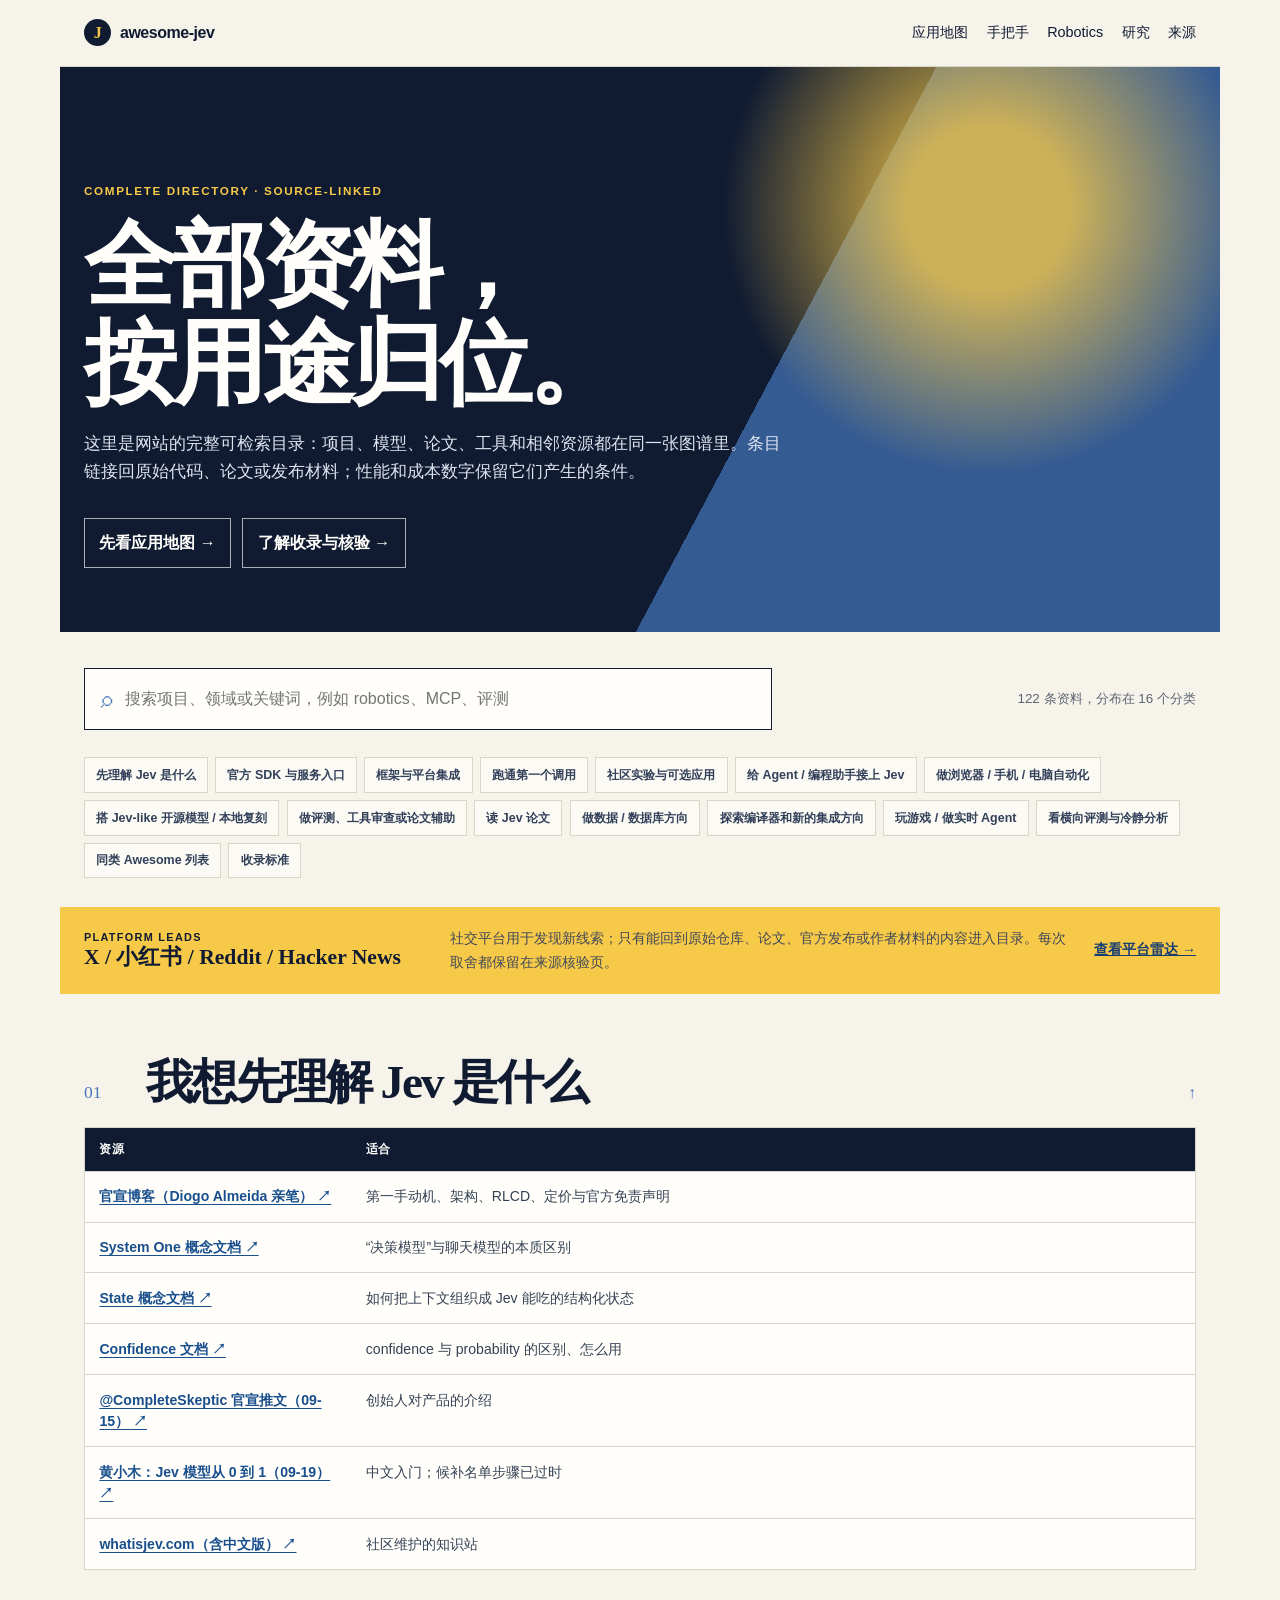
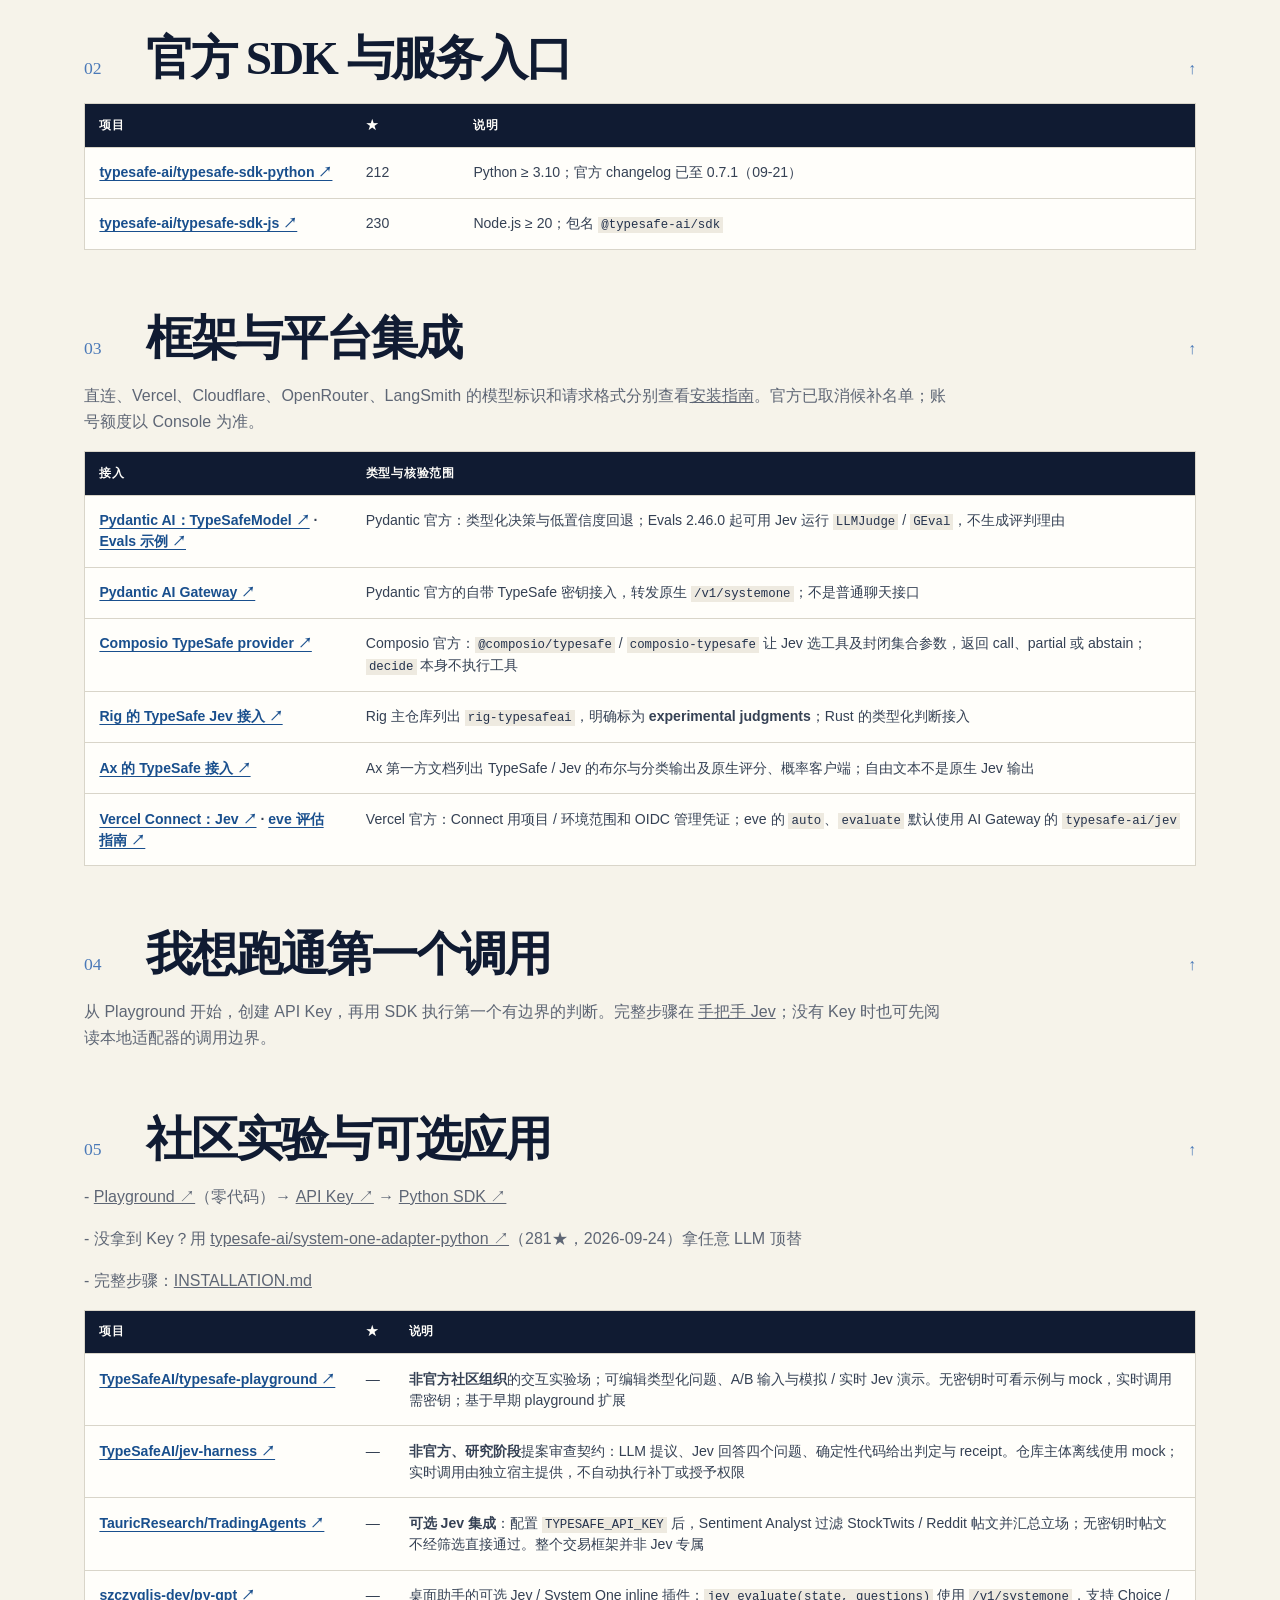
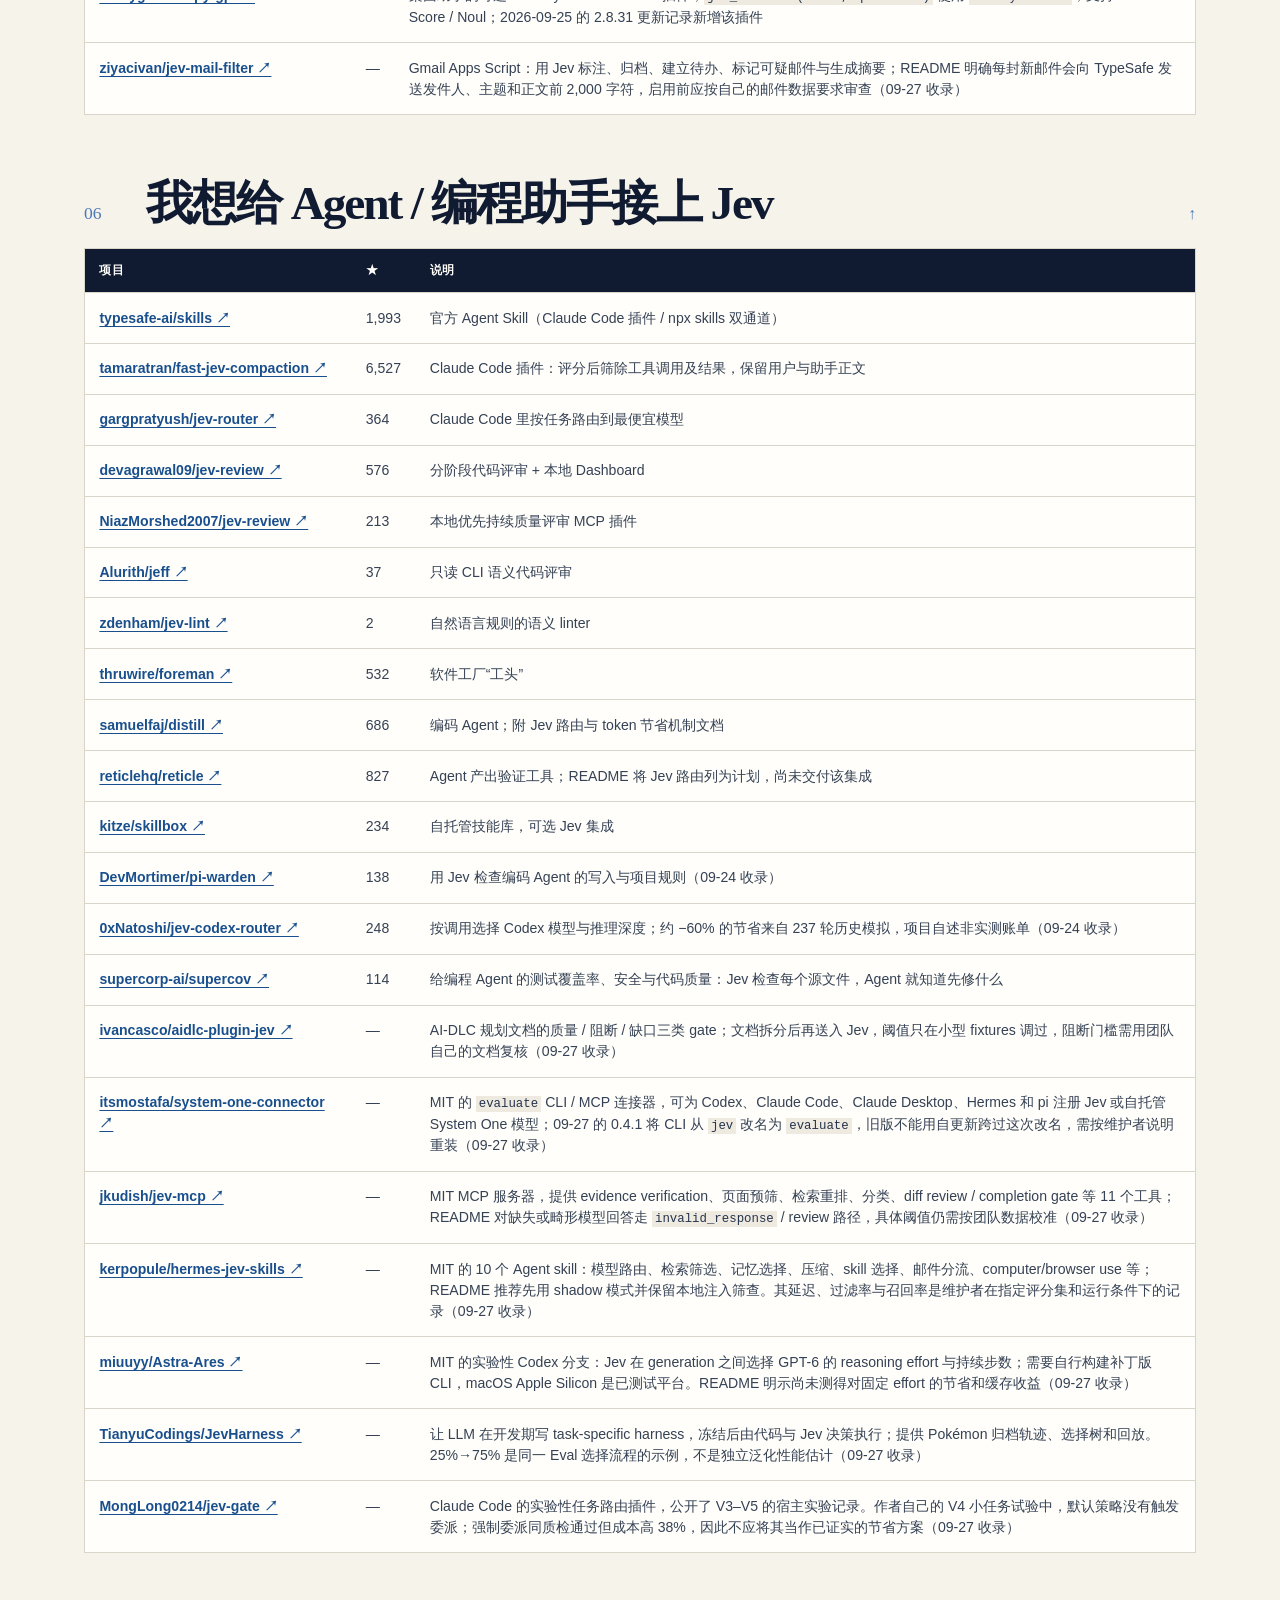
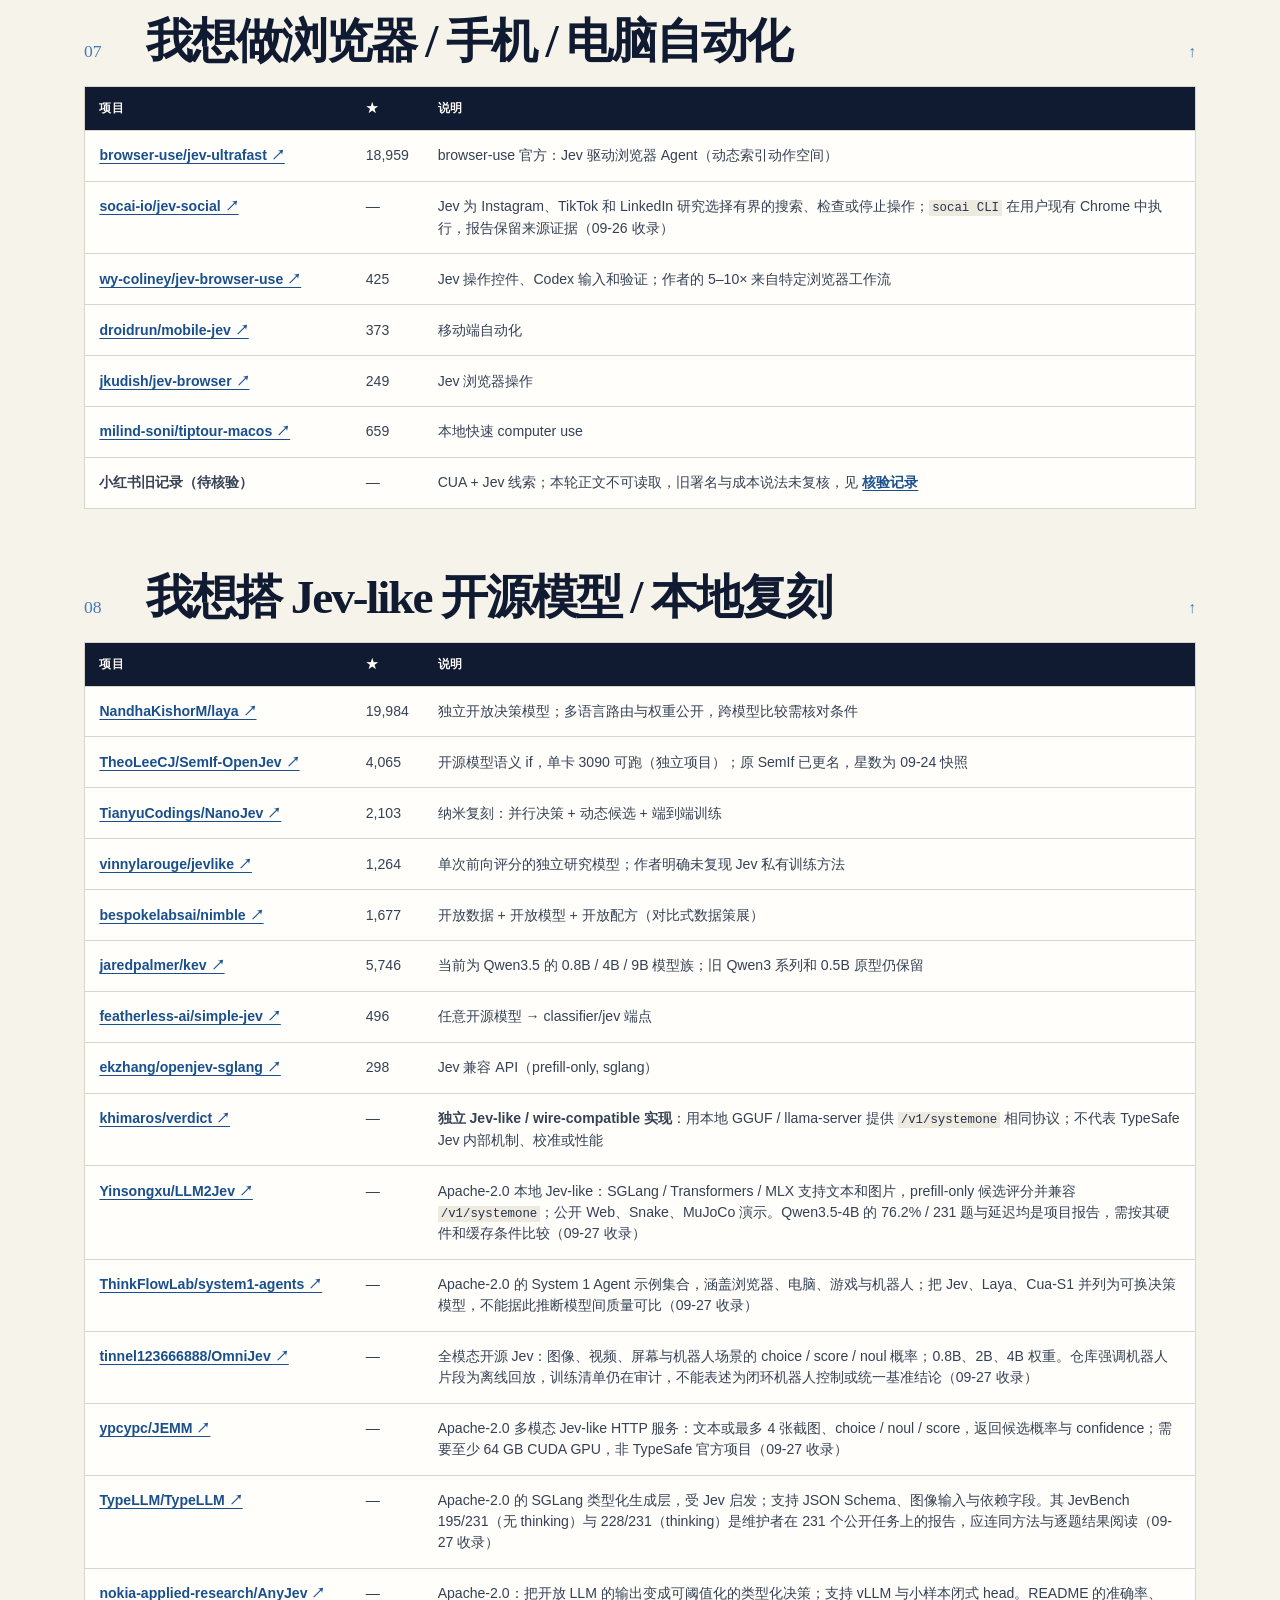
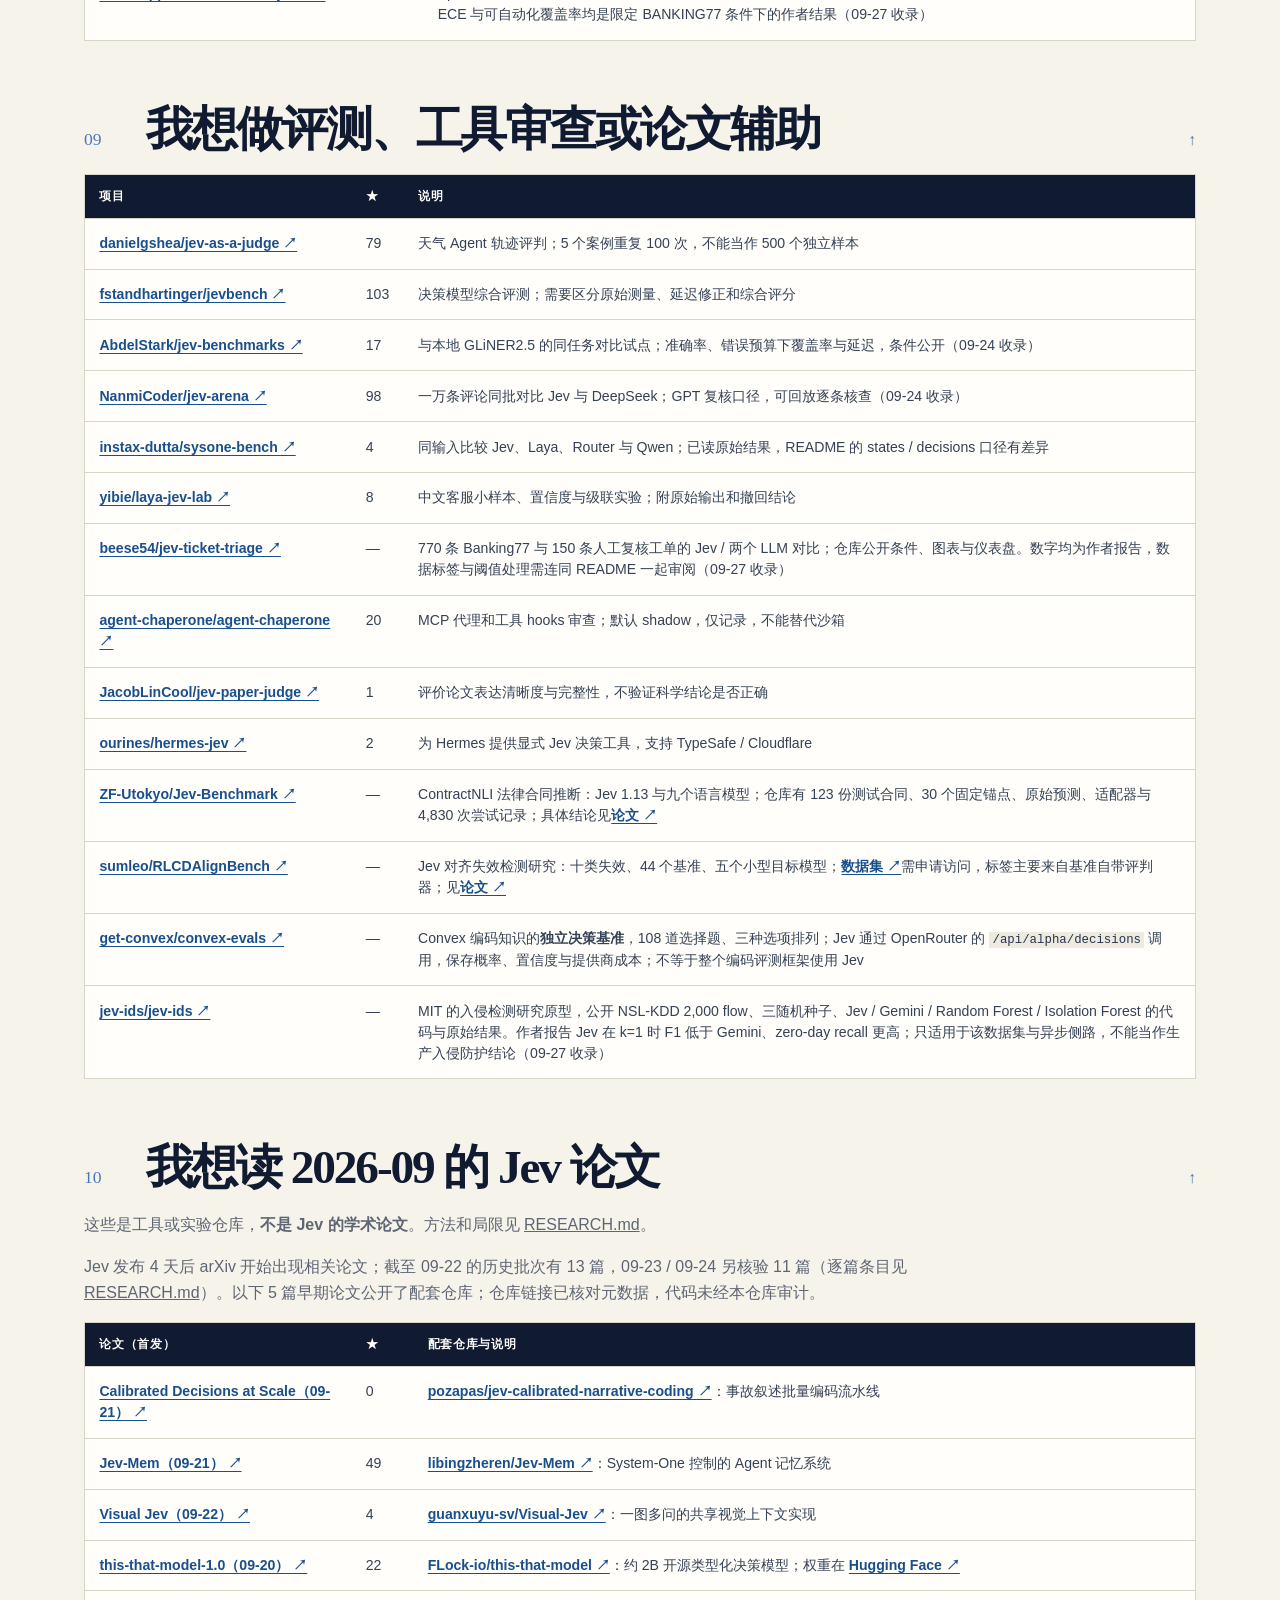
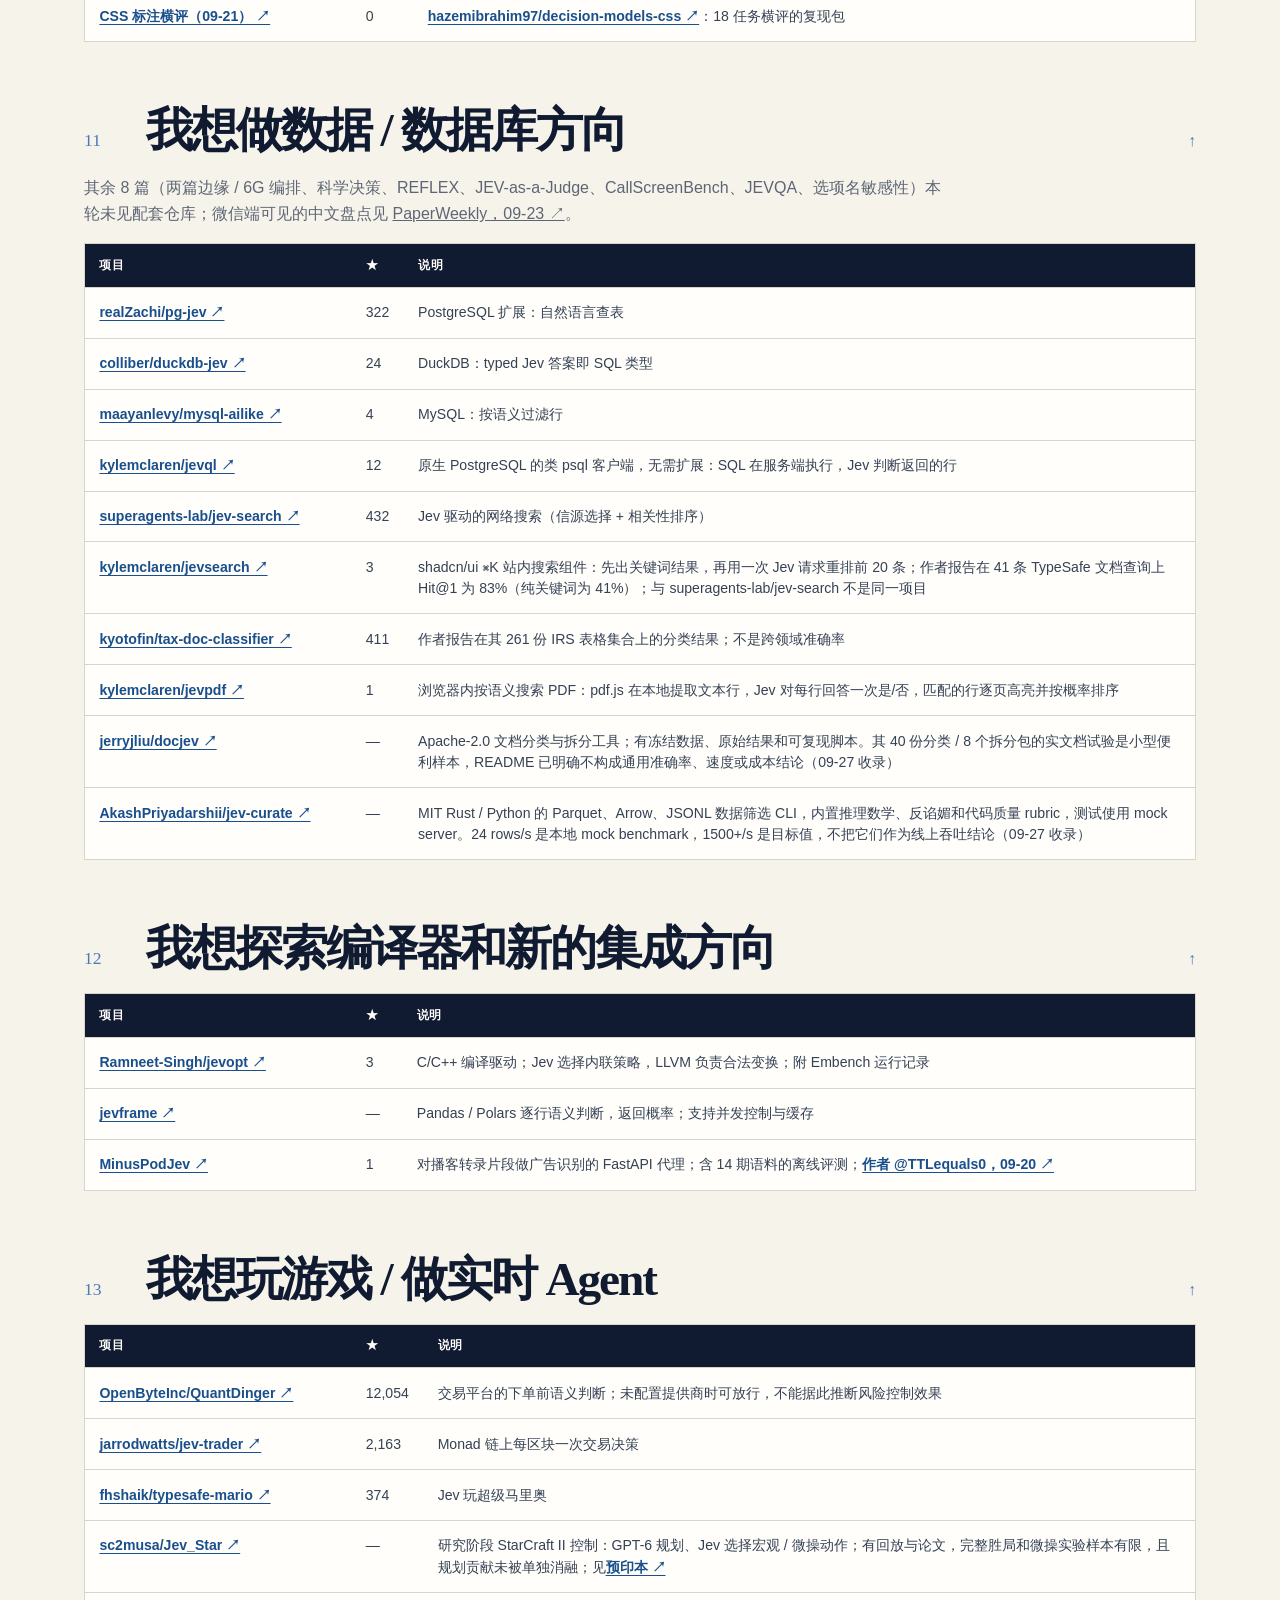
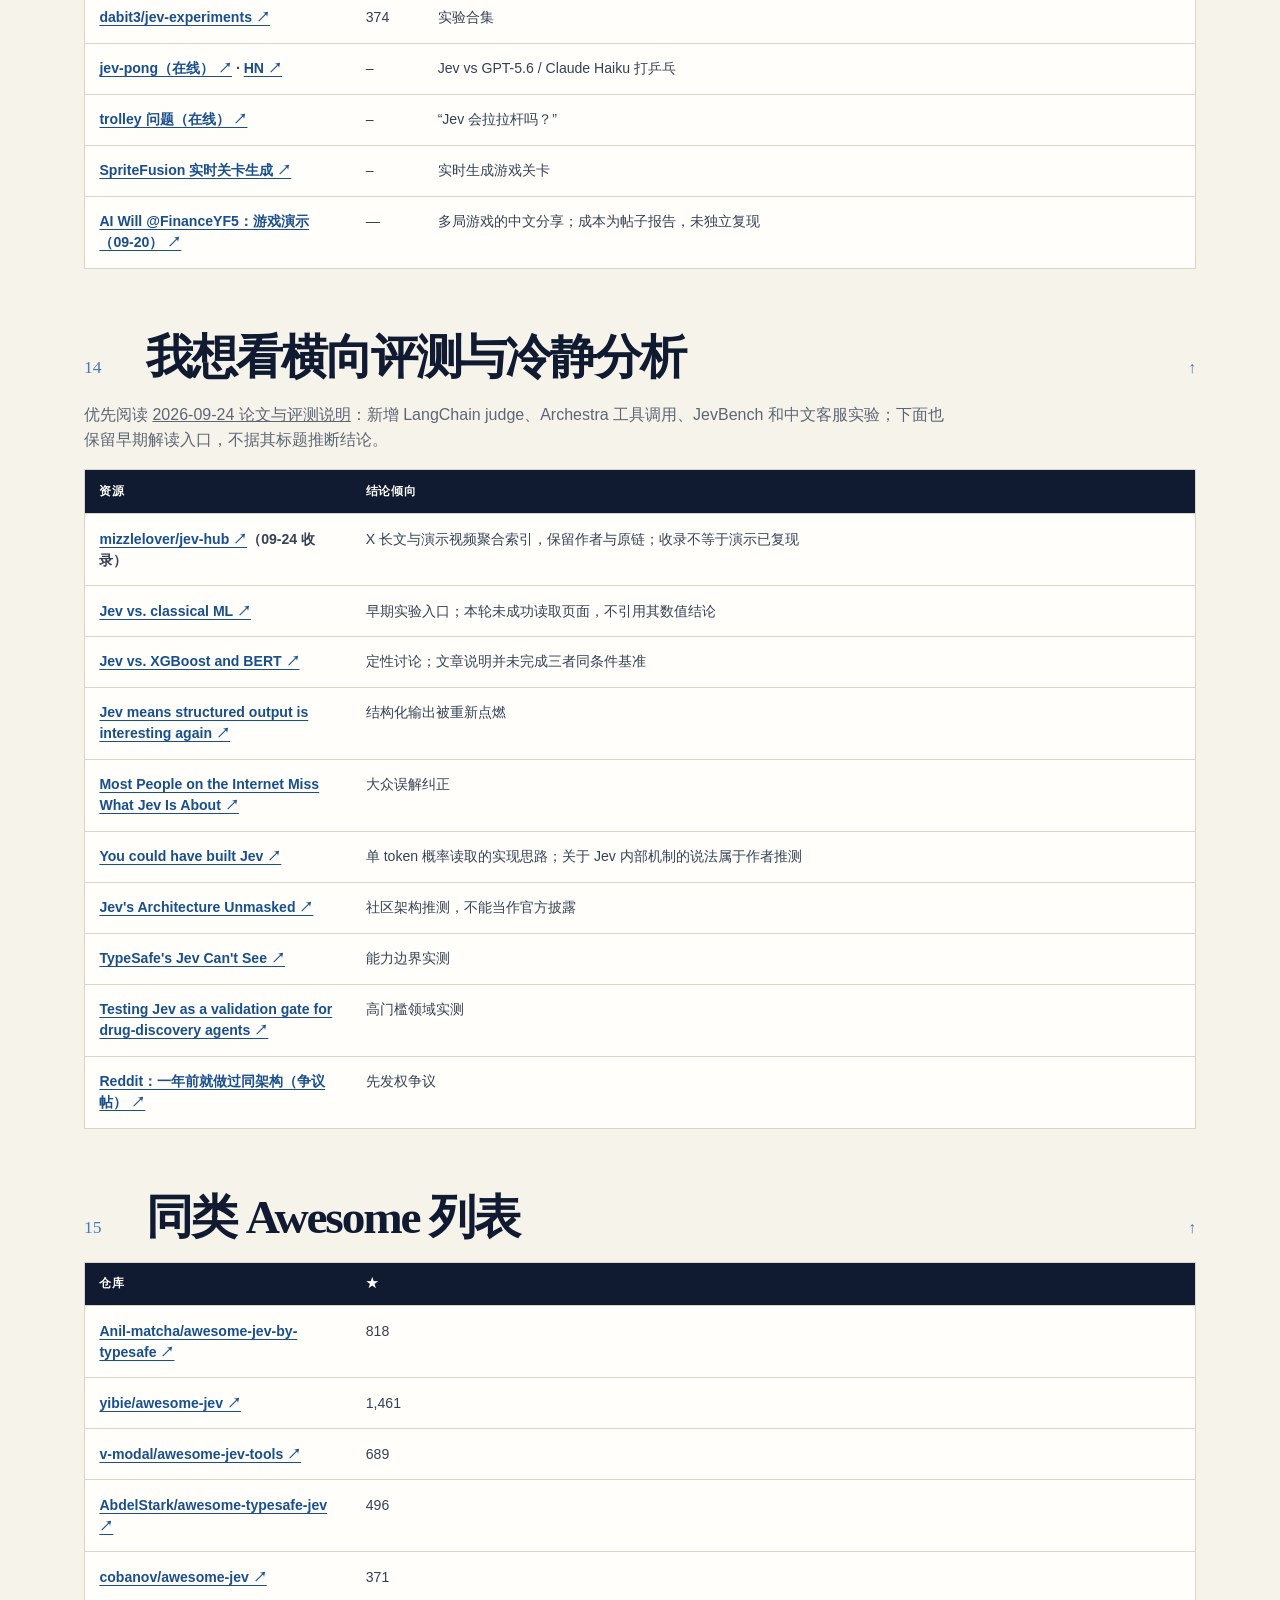
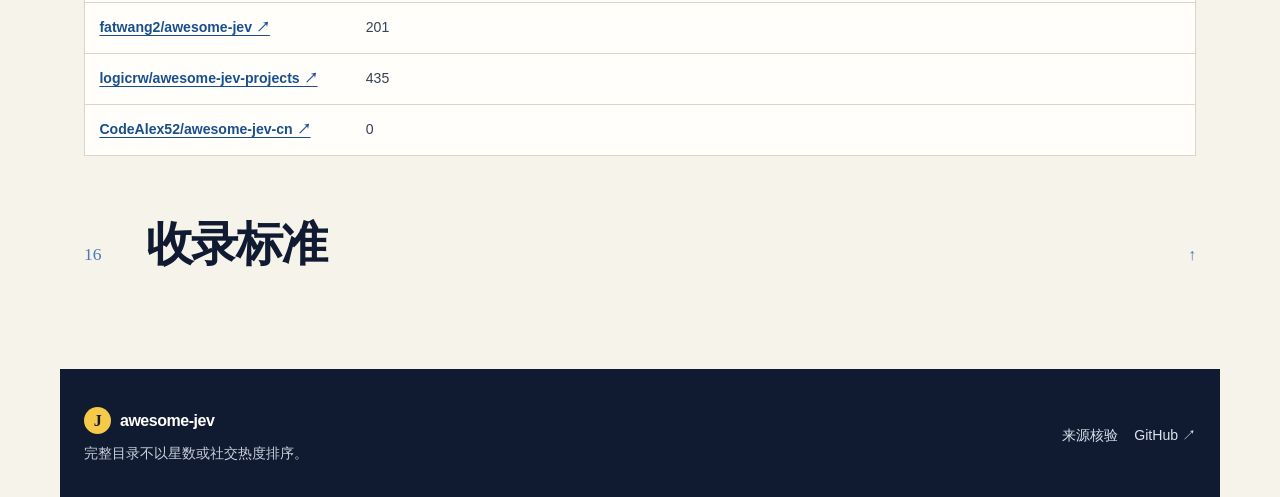
==== commit e832c328: "docs: add cross-platform Jev social radar" ====
--- a/docs/directory.html
+++ b/docs/directory.html
@@ -6,6 +6,6 @@
 <main id="catalog-content"><section id="top" class="catalog-hero"><p class="eyebrow">COMPLETE DIRECTORY · SOURCE-LINKED</p><h1>全部资料，<br />按用途归位。</h1><p>这里是网站的完整可检索目录：项目、模型、论文、工具和相邻资源都在同一张图谱里。条目链接回原始代码、论文或发布材料；性能和成本数字保留它们产生的条件。</p><div class="catalog-actions"><a href="index.html#map">先看应用地图 →</a><a href="sources.html">了解收录与核验 →</a></div></section>
 <section class="catalog-controls" aria-label="目录检索"><label><span>⌕</span><input id="catalog-search" type="search" placeholder="搜索项目、领域或关键词，例如 robotics、MCP、评测" autocomplete="off" /></label><p id="catalog-count" aria-live="polite"></p></section>
 <nav class="catalog-nav" aria-label="目录分类"><a href="#我想先理解-jev-是什么">先理解 Jev 是什么</a><a href="#官方-sdk-与服务入口">官方 SDK 与服务入口</a><a href="#框架与平台集成">框架与平台集成</a><a href="#我想跑通第一个调用">跑通第一个调用</a><a href="#社区实验与可选应用">社区实验与可选应用</a><a href="#我想给-agent-编程助手接上-jev">给 Agent / 编程助手接上 Jev</a><a href="#我想做浏览器-手机-电脑自动化">做浏览器 / 手机 / 电脑自动化</a><a href="#我想搭-jev-like-开源模型-本地复刻">搭 Jev-like 开源模型 / 本地复刻</a><a href="#我想做评测-工具审查或论文辅助">做评测、工具审查或论文辅助</a><a href="#我想读-2026-09-的-jev-论文">读  Jev 论文</a><a href="#我想做数据-数据库方向">做数据 / 数据库方向</a><a href="#我想探索编译器和新的集成方向">探索编译器和新的集成方向</a><a href="#我想玩游戏-做实时-agent">玩游戏 / 做实时 Agent</a><a href="#我想看横向评测与冷静分析">看横向评测与冷静分析</a><a href="#同类-awesome-列表">同类 Awesome 列表</a><a href="#收录标准">收录标准</a></nav>
-<section class="catalog-source-note"><div><span>PLATFORM LEADS</span><strong>X / 小红书 / Reddit / Hacker News</strong></div><p>社交平台用于发现新线索；只有能回到原始仓库、论文、官方发布或作者材料的内容进入目录。每次取舍都保留在来源核验页。</p><a href="sources.html">查看平台核验记录 →</a></section>
+<section class="catalog-source-note"><div><span>PLATFORM LEADS</span><strong>X / 小红书 / Reddit / Hacker News</strong></div><p>社交平台用于发现新线索；只有能回到原始仓库、论文、官方发布或作者材料的内容进入目录。每次取舍都保留在来源核验页。</p><a href="social.html">查看平台雷达 →</a></section>
 <div class="catalog-body"><section id="我想先理解-jev-是什么" class="catalog-section" data-catalog-section><div class="catalog-section-head"><span>01</span><h2>我想先理解 Jev 是什么</h2><a href="#top" aria-label="回到目录顶部">↑</a></div><div class="catalog-table-wrap"><table class="catalog-table"><thead><tr><th>资源</th><th>适合</th></tr></thead><tbody><tr><td><a href="https://typesafe.ai/blog/introducing-system-one-models-and-jev" target="_blank" rel="noopener noreferrer">官宣博客（Diogo Almeida 亲笔） ↗</a></td><td>第一手动机、架构、RLCD、定价与官方免责声明</td></tr><tr><td><a href="https://docs.typesafe.ai/concepts/system-one" target="_blank" rel="noopener noreferrer">System One 概念文档 ↗</a></td><td>“决策模型”与聊天模型的本质区别</td></tr><tr><td><a href="https://docs.typesafe.ai/concepts/state" target="_blank" rel="noopener noreferrer">State 概念文档 ↗</a></td><td>如何把上下文组织成 Jev 能吃的结构化状态</td></tr><tr><td><a href="https://docs.typesafe.ai/confidence" target="_blank" rel="noopener noreferrer">Confidence 文档 ↗</a></td><td>confidence 与 probability 的区别、怎么用</td></tr><tr><td><a href="https://x.com/CompleteSkeptic/status/2099925682726002904" target="_blank" rel="noopener noreferrer">@CompleteSkeptic 官宣推文（09-15） ↗</a></td><td>创始人对产品的介绍</td></tr><tr><td><a href="https://x.com/ai_xiaomu/status/2101135680168771979" target="_blank" rel="noopener noreferrer">黄小木：Jev 模型从 0 到 1（09-19） ↗</a></td><td>中文入门；候补名单步骤已过时</td></tr><tr><td><a href="https://whatisjev.com/zh/getting-started" target="_blank" rel="noopener noreferrer">whatisjev.com（含中文版） ↗</a></td><td>社区维护的知识站</td></tr></tbody></table></div></section><section id="官方-sdk-与服务入口" class="catalog-section" data-catalog-section><div class="catalog-section-head"><span>02</span><h2>官方 SDK 与服务入口</h2><a href="#top" aria-label="回到目录顶部">↑</a></div><div class="catalog-table-wrap"><table class="catalog-table"><thead><tr><th>项目</th><th>★</th><th>说明</th></tr></thead><tbody><tr><td><a href="https://github.com/typesafe-ai/typesafe-sdk-python" target="_blank" rel="noopener noreferrer">typesafe-ai/typesafe-sdk-python ↗</a></td><td>212</td><td>Python ≥ 3.10；官方 changelog 已至 0.7.1（09-21）</td></tr><tr><td><a href="https://github.com/typesafe-ai/typesafe-sdk-js" target="_blank" rel="noopener noreferrer">typesafe-ai/typesafe-sdk-js ↗</a></td><td>230</td><td>Node.js ≥ 20；包名 <code>@typesafe-ai/sdk</code></td></tr></tbody></table></div></section><section id="框架与平台集成" class="catalog-section" data-catalog-section><div class="catalog-section-head"><span>03</span><h2>框架与平台集成</h2><a href="#top" aria-label="回到目录顶部">↑</a></div><p class="catalog-intro">直连、Vercel、Cloudflare、OpenRouter、LangSmith 的模型标识和请求格式分别查看<a href="hands-on.html">安装指南</a>。官方已取消候补名单；账号额度以 Console 为准。</p><div class="catalog-table-wrap"><table class="catalog-table"><thead><tr><th>接入</th><th>类型与核验范围</th></tr></thead><tbody><tr><td><a href="https://pydantic.dev/docs/ai/models/typesafe/" target="_blank" rel="noopener noreferrer">Pydantic AI：TypeSafeModel ↗</a> · <a href="https://pydantic.dev/articles/jev-evals" target="_blank" rel="noopener noreferrer">Evals 示例 ↗</a></td><td>Pydantic 官方：类型化决策与低置信度回退；Evals 2.46.0 起可用 Jev 运行 <code>LLMJudge</code> / <code>GEval</code>，不生成评判理由</td></tr><tr><td><a href="https://pydantic.dev/articles/jev-pydantic-ai-gateway" target="_blank" rel="noopener noreferrer">Pydantic AI Gateway ↗</a></td><td>Pydantic 官方的自带 TypeSafe 密钥接入，转发原生 <code>/v1/systemone</code>；不是普通聊天接口</td></tr><tr><td><a href="https://docs.composio.dev/docs/providers/typesafe" target="_blank" rel="noopener noreferrer">Composio TypeSafe provider ↗</a></td><td>Composio 官方：<code>@composio/typesafe</code> / <code>composio-typesafe</code> 让 Jev 选工具及封闭集合参数，返回 call、partial 或 abstain；<code>decide</code> 本身不执行工具</td></tr><tr><td><a href="https://github.com/0xPlaygrounds/rig" target="_blank" rel="noopener noreferrer">Rig 的 TypeSafe Jev 接入 ↗</a></td><td>Rig 主仓库列出 <code>rig-typesafeai</code>，明确标为 <strong>experimental judgments</strong>；Rust 的类型化判断接入</td></tr><tr><td><a href="https://github.com/ax-llm/ax/blob/main/website/content/_index.md" target="_blank" rel="noopener noreferrer">Ax 的 TypeSafe 接入 ↗</a></td><td>Ax 第一方文档列出 TypeSafe / Jev 的布尔与分类输出及原生评分、概率客户端；自由文本不是原生 Jev 输出</td></tr><tr><td><a href="https://vercel.com/connect/jev" target="_blank" rel="noopener noreferrer">Vercel Connect：Jev ↗</a> · <a href="https://github.com/vercel/eve/blob/main/docs/guides/evaluate.md" target="_blank" rel="noopener noreferrer">eve 评估指南 ↗</a></td><td>Vercel 官方：Connect 用项目 / 环境范围和 OIDC 管理凭证；eve 的 <code>auto</code>、<code>evaluate</code> 默认使用 AI Gateway 的 <code>typesafe-ai/jev</code></td></tr></tbody></table></div></section><section id="我想跑通第一个调用" class="catalog-section" data-catalog-section><div class="catalog-section-head"><span>04</span><h2>我想跑通第一个调用</h2><a href="#top" aria-label="回到目录顶部">↑</a></div><p class="catalog-intro">从 Playground 开始，创建 API Key，再用 SDK 执行第一个有边界的判断。完整步骤在 <a href="hands-on.html">手把手 Jev</a>；没有 Key 时也可先阅读本地适配器的调用边界。</p></section><section id="社区实验与可选应用" class="catalog-section" data-catalog-section><div class="catalog-section-head"><span>05</span><h2>社区实验与可选应用</h2><a href="#top" aria-label="回到目录顶部">↑</a></div><p class="catalog-intro">- <a href="https://console.typesafe.ai/playground" target="_blank" rel="noopener noreferrer">Playground ↗</a>（零代码）→ <a href="https://console.typesafe.ai/keys" target="_blank" rel="noopener noreferrer">API Key ↗</a> → <a href="https://github.com/typesafe-ai/typesafe-sdk-python" target="_blank" rel="noopener noreferrer">Python SDK ↗</a></p><p class="catalog-intro">- 没拿到 Key？用 <a href="https://github.com/typesafe-ai/system-one-adapter-python" target="_blank" rel="noopener noreferrer">typesafe-ai/system-one-adapter-python ↗</a>（281★，2026-09-24）拿任意 LLM 顶替</p><p class="catalog-intro">- 完整步骤：<a href="hands-on.html">INSTALLATION.md</a></p><div class="catalog-table-wrap"><table class="catalog-table"><thead><tr><th>项目</th><th>★</th><th>说明</th></tr></thead><tbody><tr><td><a href="https://github.com/TypeSafeAI/typesafe-playground" target="_blank" rel="noopener noreferrer">TypeSafeAI/typesafe-playground ↗</a></td><td>—</td><td><strong>非官方社区组织</strong>的交互实验场；可编辑类型化问题、A/B 输入与模拟 / 实时 Jev 演示。无密钥时可看示例与 mock，实时调用需密钥；基于早期 playground 扩展</td></tr><tr><td><a href="https://github.com/TypeSafeAI/jev-harness" target="_blank" rel="noopener noreferrer">TypeSafeAI/jev-harness ↗</a></td><td>—</td><td><strong>非官方、研究阶段</strong>提案审查契约：LLM 提议、Jev 回答四个问题、确定性代码给出判定与 receipt。仓库主体离线使用 mock；实时调用由独立宿主提供，不自动执行补丁或授予权限</td></tr><tr><td><a href="https://github.com/TauricResearch/TradingAgents" target="_blank" rel="noopener noreferrer">TauricResearch/TradingAgents ↗</a></td><td>—</td><td><strong>可选 Jev 集成</strong>：配置 <code>TYPESAFE_API_KEY</code> 后，Sentiment Analyst 过滤 StockTwits / Reddit 帖文并汇总立场；无密钥时帖文不经筛选直接通过。整个交易框架并非 Jev 专属</td></tr><tr><td><a href="https://github.com/szczyglis-dev/py-gpt" target="_blank" rel="noopener noreferrer">szczyglis-dev/py-gpt ↗</a></td><td>—</td><td>桌面助手的可选 Jev / System One inline 插件；<code>jev_evaluate(state, questions)</code> 使用 <code>/v1/systemone</code>，支持 Choice / Score / Noul；2026-09-25 的 2.8.31 更新记录新增该插件</td></tr><tr><td><a href="https://github.com/ziyacivan/jev-mail-filter" target="_blank" rel="noopener noreferrer">ziyacivan/jev-mail-filter ↗</a></td><td>—</td><td>Gmail Apps Script：用 Jev 标注、归档、建立待办、标记可疑邮件与生成摘要；README 明确每封新邮件会向 TypeSafe 发送发件人、主题和正文前 2,000 字符，启用前应按自己的邮件数据要求审查（09-27 收录）</td></tr></tbody></table></div></section><section id="我想给-agent-编程助手接上-jev" class="catalog-section" data-catalog-section><div class="catalog-section-head"><span>06</span><h2>我想给 Agent / 编程助手接上 Jev</h2><a href="#top" aria-label="回到目录顶部">↑</a></div><div class="catalog-table-wrap"><table class="catalog-table"><thead><tr><th>项目</th><th>★</th><th>说明</th></tr></thead><tbody><tr><td><a href="https://github.com/typesafe-ai/skills" target="_blank" rel="noopener noreferrer">typesafe-ai/skills ↗</a></td><td>1,993</td><td>官方 Agent Skill（Claude Code 插件 / npx skills 双通道）</td></tr><tr><td><a href="https://github.com/tamaratran/fast-jev-compaction" target="_blank" rel="noopener noreferrer">tamaratran/fast-jev-compaction ↗</a></td><td>6,527</td><td>Claude Code 插件：评分后筛除工具调用及结果，保留用户与助手正文</td></tr><tr><td><a href="https://github.com/gargpratyush/jev-router" target="_blank" rel="noopener noreferrer">gargpratyush/jev-router ↗</a></td><td>364</td><td>Claude Code 里按任务路由到最便宜模型</td></tr><tr><td><a href="https://github.com/devagrawal09/jev-review" target="_blank" rel="noopener noreferrer">devagrawal09/jev-review ↗</a></td><td>576</td><td>分阶段代码评审 + 本地 Dashboard</td></tr><tr><td><a href="https://github.com/NiazMorshed2007/jev-review" target="_blank" rel="noopener noreferrer">NiazMorshed2007/jev-review ↗</a></td><td>213</td><td>本地优先持续质量评审 MCP 插件</td></tr><tr><td><a href="https://github.com/Alurith/jeff" target="_blank" rel="noopener noreferrer">Alurith/jeff ↗</a></td><td>37</td><td>只读 CLI 语义代码评审</td></tr><tr><td><a href="https://github.com/zdenham/jev-lint" target="_blank" rel="noopener noreferrer">zdenham/jev-lint ↗</a></td><td>2</td><td>自然语言规则的语义 linter</td></tr><tr><td><a href="https://github.com/thruwire/foreman" target="_blank" rel="noopener noreferrer">thruwire/foreman ↗</a></td><td>532</td><td>软件工厂“工头”</td></tr><tr><td><a href="https://github.com/samuelfaj/distill" target="_blank" rel="noopener noreferrer">samuelfaj/distill ↗</a></td><td>686</td><td>编码 Agent；附 Jev 路由与 token 节省机制文档</td></tr><tr><td><a href="https://github.com/reticlehq/reticle" target="_blank" rel="noopener noreferrer">reticlehq/reticle ↗</a></td><td>827</td><td>Agent 产出验证工具；README 将 Jev 路由列为计划，尚未交付该集成</td></tr><tr><td><a href="https://github.com/kitze/skillbox" target="_blank" rel="noopener noreferrer">kitze/skillbox ↗</a></td><td>234</td><td>自托管技能库，可选 Jev 集成</td></tr><tr><td><a href="https://github.com/DevMortimer/pi-warden" target="_blank" rel="noopener noreferrer">DevMortimer/pi-warden ↗</a></td><td>138</td><td>用 Jev 检查编码 Agent 的写入与项目规则（09-24 收录）</td></tr><tr><td><a href="https://github.com/0xNatoshi/jev-codex-router" target="_blank" rel="noopener noreferrer">0xNatoshi/jev-codex-router ↗</a></td><td>248</td><td>按调用选择 Codex 模型与推理深度；约 −60% 的节省来自 237 轮历史模拟，项目自述非实测账单（09-24 收录）</td></tr><tr><td><a href="https://github.com/supercorp-ai/supercov" target="_blank" rel="noopener noreferrer">supercorp-ai/supercov ↗</a></td><td>114</td><td>给编程 Agent 的测试覆盖率、安全与代码质量：Jev 检查每个源文件，Agent 就知道先修什么</td></tr><tr><td><a href="https://github.com/ivancasco/aidlc-plugin-jev" target="_blank" rel="noopener noreferrer">ivancasco/aidlc-plugin-jev ↗</a></td><td>—</td><td>AI-DLC 规划文档的质量 / 阻断 / 缺口三类 gate；文档拆分后再送入 Jev，阈值只在小型 fixtures 调过，阻断门槛需用团队自己的文档复核（09-27 收录）</td></tr><tr><td><a href="https://github.com/itsmostafa/system-one-connector" target="_blank" rel="noopener noreferrer">itsmostafa/system-one-connector ↗</a></td><td>—</td><td>MIT 的 <code>evaluate</code> CLI / MCP 连接器，可为 Codex、Claude Code、Claude Desktop、Hermes 和 pi 注册 Jev 或自托管 System One 模型；09-27 的 0.4.1 将 CLI 从 <code>jev</code> 改名为 <code>evaluate</code>，旧版不能用自更新跨过这次改名，需按维护者说明重装（09-27 收录）</td></tr><tr><td><a href="https://github.com/jkudish/jev-mcp" target="_blank" rel="noopener noreferrer">jkudish/jev-mcp ↗</a></td><td>—</td><td>MIT MCP 服务器，提供 evidence verification、页面预筛、检索重排、分类、diff review / completion gate 等 11 个工具；README 对缺失或畸形模型回答走 <code>invalid_response</code> / review 路径，具体阈值仍需按团队数据校准（09-27 收录）</td></tr><tr><td><a href="https://github.com/kerpopule/hermes-jev-skills" target="_blank" rel="noopener noreferrer">kerpopule/hermes-jev-skills ↗</a></td><td>—</td><td>MIT 的 10 个 Agent skill：模型路由、检索筛选、记忆选择、压缩、skill 选择、邮件分流、computer/browser use 等；README 推荐先用 shadow 模式并保留本地注入筛查。其延迟、过滤率与召回率是维护者在指定评分集和运行条件下的记录（09-27 收录）</td></tr><tr><td><a href="https://github.com/miuuyy/Astra-Ares" target="_blank" rel="noopener noreferrer">miuuyy/Astra-Ares ↗</a></td><td>—</td><td>MIT 的实验性 Codex 分支：Jev 在 generation 之间选择 GPT-6 的 reasoning effort 与持续步数；需要自行构建补丁版 CLI，macOS Apple Silicon 是已测试平台。README 明示尚未测得对固定 effort 的节省和缓存收益（09-27 收录）</td></tr><tr><td><a href="https://github.com/TianyuCodings/JevHarness" target="_blank" rel="noopener noreferrer">TianyuCodings/JevHarness ↗</a></td><td>—</td><td>让 LLM 在开发期写 task-specific harness，冻结后由代码与 Jev 决策执行；提供 Pokémon 归档轨迹、选择树和回放。25%→75% 是同一 Eval 选择流程的示例，不是独立泛化性能估计（09-27 收录）</td></tr><tr><td><a href="https://github.com/MongLong0214/jev-gate" target="_blank" rel="noopener noreferrer">MongLong0214/jev-gate ↗</a></td><td>—</td><td>Claude Code 的实验性任务路由插件，公开了 V3–V5 的宿主实验记录。作者自己的 V4 小任务试验中，默认策略没有触发委派；强制委派同质检通过但成本高 38%，因此不应将其当作已证实的节省方案（09-27 收录）</td></tr></tbody></table></div></section><section id="我想做浏览器-手机-电脑自动化" class="catalog-section" data-catalog-section><div class="catalog-section-head"><span>07</span><h2>我想做浏览器 / 手机 / 电脑自动化</h2><a href="#top" aria-label="回到目录顶部">↑</a></div><div class="catalog-table-wrap"><table class="catalog-table"><thead><tr><th>项目</th><th>★</th><th>说明</th></tr></thead><tbody><tr><td><a href="https://github.com/browser-use/jev-ultrafast" target="_blank" rel="noopener noreferrer">browser-use/jev-ultrafast ↗</a></td><td>18,959</td><td>browser-use 官方：Jev 驱动浏览器 Agent（动态索引动作空间）</td></tr><tr><td><a href="https://github.com/socai-io/jev-social" target="_blank" rel="noopener noreferrer">socai-io/jev-social ↗</a></td><td>—</td><td>Jev 为 Instagram、TikTok 和 LinkedIn 研究选择有界的搜索、检查或停止操作；<code>socai CLI</code> 在用户现有 Chrome 中执行，报告保留来源证据（09-26 收录）</td></tr><tr><td><a href="https://github.com/wy-coliney/jev-browser-use" target="_blank" rel="noopener noreferrer">wy-coliney/jev-browser-use ↗</a></td><td>425</td><td>Jev 操作控件、Codex 输入和验证；作者的 5–10× 来自特定浏览器工作流</td></tr><tr><td><a href="https://github.com/droidrun/mobile-jev" target="_blank" rel="noopener noreferrer">droidrun/mobile-jev ↗</a></td><td>373</td><td>移动端自动化</td></tr><tr><td><a href="https://github.com/jkudish/jev-browser" target="_blank" rel="noopener noreferrer">jkudish/jev-browser ↗</a></td><td>249</td><td>Jev 浏览器操作</td></tr><tr><td><a href="https://github.com/milind-soni/tiptour-macos" target="_blank" rel="noopener noreferrer">milind-soni/tiptour-macos ↗</a></td><td>659</td><td>本地快速 computer use</td></tr><tr><td>小红书旧记录（待核验）</td><td>—</td><td>CUA + Jev 线索；本轮正文不可读取，旧署名与成本说法未复核，见 <a href="source-log.html#xiaohongshu-checks">核验记录</a></td></tr></tbody></table></div></section><section id="我想搭-jev-like-开源模型-本地复刻" class="catalog-section" data-catalog-section><div class="catalog-section-head"><span>08</span><h2>我想搭 Jev-like 开源模型 / 本地复刻</h2><a href="#top" aria-label="回到目录顶部">↑</a></div><div class="catalog-table-wrap"><table class="catalog-table"><thead><tr><th>项目</th><th>★</th><th>说明</th></tr></thead><tbody><tr><td><a href="https://github.com/NandhaKishorM/laya" target="_blank" rel="noopener noreferrer">NandhaKishorM/laya ↗</a></td><td>19,984</td><td>独立开放决策模型；多语言路由与权重公开，跨模型比较需核对条件</td></tr><tr><td><a href="https://github.com/TheoLeeCJ/SemIf-OpenJev" target="_blank" rel="noopener noreferrer">TheoLeeCJ/SemIf-OpenJev ↗</a></td><td>4,065</td><td>开源模型语义 if，单卡 3090 可跑（独立项目）；原 SemIf 已更名，星数为 09-24 快照</td></tr><tr><td><a href="https://github.com/TianyuCodings/NanoJev" target="_blank" rel="noopener noreferrer">TianyuCodings/NanoJev ↗</a></td><td>2,103</td><td>纳米复刻：并行决策 + 动态候选 + 端到端训练</td></tr><tr><td><a href="https://github.com/vinnylarouge/jevlike" target="_blank" rel="noopener noreferrer">vinnylarouge/jevlike ↗</a></td><td>1,264</td><td>单次前向评分的独立研究模型；作者明确未复现 Jev 私有训练方法</td></tr><tr><td><a href="https://github.com/bespokelabsai/nimble" target="_blank" rel="noopener noreferrer">bespokelabsai/nimble ↗</a></td><td>1,677</td><td>开放数据 + 开放模型 + 开放配方（对比式数据策展）</td></tr><tr><td><a href="https://github.com/jaredpalmer/kev" target="_blank" rel="noopener noreferrer">jaredpalmer/kev ↗</a></td><td>5,746</td><td>当前为 Qwen3.5 的 0.8B / 4B / 9B 模型族；旧 Qwen3 系列和 0.5B 原型仍保留</td></tr><tr><td><a href="https://github.com/featherless-ai/simple-jev" target="_blank" rel="noopener noreferrer">featherless-ai/simple-jev ↗</a></td><td>496</td><td>任意开源模型 → classifier/jev 端点</td></tr><tr><td><a href="https://github.com/ekzhang/openjev-sglang" target="_blank" rel="noopener noreferrer">ekzhang/openjev-sglang ↗</a></td><td>298</td><td>Jev 兼容 API（prefill-only, sglang）</td></tr><tr><td><a href="https://github.com/khimaros/verdict" target="_blank" rel="noopener noreferrer">khimaros/verdict ↗</a></td><td>—</td><td><strong>独立 Jev-like / wire-compatible 实现</strong>：用本地 GGUF / llama-server 提供 <code>/v1/systemone</code> 相同协议；不代表 TypeSafe Jev 内部机制、校准或性能</td></tr><tr><td><a href="https://github.com/Yinsongxu/LLM2Jev" target="_blank" rel="noopener noreferrer">Yinsongxu/LLM2Jev ↗</a></td><td>—</td><td>Apache-2.0 本地 Jev-like：SGLang / Transformers / MLX 支持文本和图片，prefill-only 候选评分并兼容 <code>/v1/systemone</code>；公开 Web、Snake、MuJoCo 演示。Qwen3.5-4B 的 76.2% / 231 题与延迟均是项目报告，需按其硬件和缓存条件比较（09-27 收录）</td></tr><tr><td><a href="https://github.com/ThinkFlowLab/system1-agents" target="_blank" rel="noopener noreferrer">ThinkFlowLab/system1-agents ↗</a></td><td>—</td><td>Apache-2.0 的 System 1 Agent 示例集合，涵盖浏览器、电脑、游戏与机器人；把 Jev、Laya、Cua-S1 并列为可换决策模型，不能据此推断模型间质量可比（09-27 收录）</td></tr><tr><td><a href="https://github.com/tinnel123666888/OmniJev" target="_blank" rel="noopener noreferrer">tinnel123666888/OmniJev ↗</a></td><td>—</td><td>全模态开源 Jev：图像、视频、屏幕与机器人场景的 choice / score / noul 概率；0.8B、2B、4B 权重。仓库强调机器人片段为离线回放，训练清单仍在审计，不能表述为闭环机器人控制或统一基准结论（09-27 收录）</td></tr><tr><td><a href="https://github.com/ypcypc/JEMM" target="_blank" rel="noopener noreferrer">ypcypc/JEMM ↗</a></td><td>—</td><td>Apache-2.0 多模态 Jev-like HTTP 服务：文本或最多 4 张截图、choice / noul / score，返回候选概率与 confidence；需要至少 64 GB CUDA GPU，非 TypeSafe 官方项目（09-27 收录）</td></tr><tr><td><a href="https://github.com/TypeLLM/TypeLLM" target="_blank" rel="noopener noreferrer">TypeLLM/TypeLLM ↗</a></td><td>—</td><td>Apache-2.0 的 SGLang 类型化生成层，受 Jev 启发；支持 JSON Schema、图像输入与依赖字段。其 JevBench 195/231（无 thinking）与 228/231（thinking）是维护者在 231 个公开任务上的报告，应连同方法与逐题结果阅读（09-27 收录）</td></tr><tr><td><a href="https://github.com/nokia-applied-research/AnyJev" target="_blank" rel="noopener noreferrer">nokia-applied-research/AnyJev ↗</a></td><td>—</td><td>Apache-2.0：把开放 LLM 的输出变成可阈值化的类型化决策；支持 vLLM 与小样本闭式 head。README 的准确率、ECE 与可自动化覆盖率均是限定 BANKING77 条件下的作者结果（09-27 收录）</td></tr></tbody></table></div></section><section id="我想做评测-工具审查或论文辅助" class="catalog-section" data-catalog-section><div class="catalog-section-head"><span>09</span><h2>我想做评测、工具审查或论文辅助</h2><a href="#top" aria-label="回到目录顶部">↑</a></div><div class="catalog-table-wrap"><table class="catalog-table"><thead><tr><th>项目</th><th>★</th><th>说明</th></tr></thead><tbody><tr><td><a href="https://github.com/danielgshea/jev-as-a-judge" target="_blank" rel="noopener noreferrer">danielgshea/jev-as-a-judge ↗</a></td><td>79</td><td>天气 Agent 轨迹评判；5 个案例重复 100 次，不能当作 500 个独立样本</td></tr><tr><td><a href="https://github.com/fstandhartinger/jevbench" target="_blank" rel="noopener noreferrer">fstandhartinger/jevbench ↗</a></td><td>103</td><td>决策模型综合评测；需要区分原始测量、延迟修正和综合评分</td></tr><tr><td><a href="https://github.com/AbdelStark/jev-benchmarks" target="_blank" rel="noopener noreferrer">AbdelStark/jev-benchmarks ↗</a></td><td>17</td><td>与本地 GLiNER2.5 的同任务对比试点；准确率、错误预算下覆盖率与延迟，条件公开（09-24 收录）</td></tr><tr><td><a href="https://github.com/NanmiCoder/jev-arena" target="_blank" rel="noopener noreferrer">NanmiCoder/jev-arena ↗</a></td><td>98</td><td>一万条评论同批对比 Jev 与 DeepSeek；GPT 复核口径，可回放逐条核查（09-24 收录）</td></tr><tr><td><a href="https://github.com/instax-dutta/sysone-bench" target="_blank" rel="noopener noreferrer">instax-dutta/sysone-bench ↗</a></td><td>4</td><td>同输入比较 Jev、Laya、Router 与 Qwen；已读原始结果，README 的 states / decisions 口径有差异</td></tr><tr><td><a href="https://github.com/yibie/laya-jev-lab" target="_blank" rel="noopener noreferrer">yibie/laya-jev-lab ↗</a></td><td>8</td><td>中文客服小样本、置信度与级联实验；附原始输出和撤回结论</td></tr><tr><td><a href="https://github.com/beese54/jev-ticket-triage" target="_blank" rel="noopener noreferrer">beese54/jev-ticket-triage ↗</a></td><td>—</td><td>770 条 Banking77 与 150 条人工复核工单的 Jev / 两个 LLM 对比；仓库公开条件、图表与仪表盘。数字均为作者报告，数据标签与阈值处理需连同 README 一起审阅（09-27 收录）</td></tr><tr><td><a href="https://github.com/agent-chaperone/agent-chaperone" target="_blank" rel="noopener noreferrer">agent-chaperone/agent-chaperone ↗</a></td><td>20</td><td>MCP 代理和工具 hooks 审查；默认 shadow，仅记录，不能替代沙箱</td></tr><tr><td><a href="https://github.com/JacobLinCool/jev-paper-judge" target="_blank" rel="noopener noreferrer">JacobLinCool/jev-paper-judge ↗</a></td><td>1</td><td>评价论文表达清晰度与完整性，不验证科学结论是否正确</td></tr><tr><td><a href="https://github.com/ourines/hermes-jev" target="_blank" rel="noopener noreferrer">ourines/hermes-jev ↗</a></td><td>2</td><td>为 Hermes 提供显式 Jev 决策工具，支持 TypeSafe / Cloudflare</td></tr><tr><td><a href="https://github.com/ZF-Utokyo/Jev-Benchmark" target="_blank" rel="noopener noreferrer">ZF-Utokyo/Jev-Benchmark ↗</a></td><td>—</td><td>ContractNLI 法律合同推断：Jev 1.13 与九个语言模型；仓库有 123 份测试合同、30 个固定锚点、原始预测、适配器与 4,830 次尝试记录；具体结论见<a href="https://arxiv.org/abs/2609.27678" target="_blank" rel="noopener noreferrer">论文 ↗</a></td></tr><tr><td><a href="https://github.com/sumleo/RLCDAlignBench" target="_blank" rel="noopener noreferrer">sumleo/RLCDAlignBench ↗</a></td><td>—</td><td>Jev 对齐失效检测研究：十类失效、44 个基准、五个小型目标模型；<a href="https://huggingface.co/datasets/sumleo/RLCDAlignBench" target="_blank" rel="noopener noreferrer">数据集 ↗</a>需申请访问，标签主要来自基准自带评判器；见<a href="https://arxiv.org/abs/2609.29429" target="_blank" rel="noopener noreferrer">论文 ↗</a></td></tr><tr><td><a href="https://github.com/get-convex/convex-evals" target="_blank" rel="noopener noreferrer">get-convex/convex-evals ↗</a></td><td>—</td><td>Convex 编码知识的<strong>独立决策基准</strong>，108 道选择题、三种选项排列；Jev 通过 OpenRouter 的 <code>/api/alpha/decisions</code> 调用，保存概率、置信度与提供商成本；不等于整个编码评测框架使用 Jev</td></tr><tr><td><a href="https://github.com/jev-ids/jev-ids" target="_blank" rel="noopener noreferrer">jev-ids/jev-ids ↗</a></td><td>—</td><td>MIT 的入侵检测研究原型，公开 NSL-KDD 2,000 flow、三随机种子、Jev / Gemini / Random Forest / Isolation Forest 的代码与原始结果。作者报告 Jev 在 k=1 时 F1 低于 Gemini、zero-day recall 更高；只适用于该数据集与异步侧路，不能当作生产入侵防护结论（09-27 收录）</td></tr></tbody></table></div></section><section id="我想读-2026-09-的-jev-论文" class="catalog-section" data-catalog-section><div class="catalog-section-head"><span>10</span><h2>我想读 2026-09 的 Jev 论文</h2><a href="#top" aria-label="回到目录顶部">↑</a></div><p class="catalog-intro">这些是工具或实验仓库，<strong>不是 Jev 的学术论文</strong>。方法和局限见 <a href="research-directory.html">RESEARCH.md</a>。</p><p class="catalog-intro">Jev 发布 4 天后 arXiv 开始出现相关论文；截至 09-22 的历史批次有 13 篇，09-23 / 09-24 另核验 11 篇（逐篇条目见 <a href="research-directory.html">RESEARCH.md</a>）。以下 5 篇早期论文公开了配套仓库；仓库链接已核对元数据，代码未经本仓库审计。</p><div class="catalog-table-wrap"><table class="catalog-table"><thead><tr><th>论文（首发）</th><th>★</th><th>配套仓库与说明</th></tr></thead><tbody><tr><td><a href="https://arxiv.org/abs/2609.24052" target="_blank" rel="noopener noreferrer">Calibrated Decisions at Scale（09-21） ↗</a></td><td>0</td><td><a href="https://github.com/pozapas/jev-calibrated-narrative-coding" target="_blank" rel="noopener noreferrer">pozapas/jev-calibrated-narrative-coding ↗</a>：事故叙述批量编码流水线</td></tr><tr><td><a href="https://arxiv.org/abs/2609.23986" target="_blank" rel="noopener noreferrer">Jev-Mem（09-21） ↗</a></td><td>49</td><td><a href="https://github.com/libingzheren/Jev-Mem" target="_blank" rel="noopener noreferrer">libingzheren/Jev-Mem ↗</a>：System-One 控制的 Agent 记忆系统</td></tr><tr><td><a href="https://arxiv.org/abs/2609.25845" target="_blank" rel="noopener noreferrer">Visual Jev（09-22） ↗</a></td><td>4</td><td><a href="https://github.com/guanxuyu-sv/Visual-Jev" target="_blank" rel="noopener noreferrer">guanxuyu-sv/Visual-Jev ↗</a>：一图多问的共享视觉上下文实现</td></tr><tr><td><a href="https://arxiv.org/abs/2609.23886" target="_blank" rel="noopener noreferrer">this-that-model-1.0（09-20） ↗</a></td><td>22</td><td><a href="https://github.com/FLock-io/this-that-model" target="_blank" rel="noopener noreferrer">FLock-io/this-that-model ↗</a>：约 2B 开源类型化决策模型；权重在 <a href="https://huggingface.co/flock-io/this-that-model-1.0" target="_blank" rel="noopener noreferrer">Hugging Face ↗</a></td></tr><tr><td><a href="https://arxiv.org/abs/2609.24574" target="_blank" rel="noopener noreferrer">CSS 标注横评（09-21） ↗</a></td><td>0</td><td><a href="https://github.com/hazemibrahim97/decision-models-css" target="_blank" rel="noopener noreferrer">hazemibrahim97/decision-models-css ↗</a>：18 任务横评的复现包</td></tr></tbody></table></div></section><section id="我想做数据-数据库方向" class="catalog-section" data-catalog-section><div class="catalog-section-head"><span>11</span><h2>我想做数据 / 数据库方向</h2><a href="#top" aria-label="回到目录顶部">↑</a></div><p class="catalog-intro">其余 8 篇（两篇边缘 / 6G 编排、科学决策、REFLEX、JEV-as-a-Judge、CallScreenBench、JEVQA、选项名敏感性）本轮未见配套仓库；微信端可见的中文盘点见 <a href="https://mp.weixin.qq.com/s/kK3du8zji4fa_9chnBl7Dw" target="_blank" rel="noopener noreferrer">PaperWeekly，09-23 ↗</a>。</p><div class="catalog-table-wrap"><table class="catalog-table"><thead><tr><th>项目</th><th>★</th><th>说明</th></tr></thead><tbody><tr><td><a href="https://github.com/realZachi/pg-jev" target="_blank" rel="noopener noreferrer">realZachi/pg-jev ↗</a></td><td>322</td><td>PostgreSQL 扩展：自然语言查表</td></tr><tr><td><a href="https://github.com/colliber/duckdb-jev" target="_blank" rel="noopener noreferrer">colliber/duckdb-jev ↗</a></td><td>24</td><td>DuckDB：typed Jev 答案即 SQL 类型</td></tr><tr><td><a href="https://github.com/maayanlevy/mysql-ailike" target="_blank" rel="noopener noreferrer">maayanlevy/mysql-ailike ↗</a></td><td>4</td><td>MySQL：按语义过滤行</td></tr><tr><td><a href="https://github.com/kylemclaren/jevql" target="_blank" rel="noopener noreferrer">kylemclaren/jevql ↗</a></td><td>12</td><td>原生 PostgreSQL 的类 psql 客户端，无需扩展：SQL 在服务端执行，Jev 判断返回的行</td></tr><tr><td><a href="https://github.com/superagents-lab/jev-search" target="_blank" rel="noopener noreferrer">superagents-lab/jev-search ↗</a></td><td>432</td><td>Jev 驱动的网络搜索（信源选择 + 相关性排序）</td></tr><tr><td><a href="https://github.com/kylemclaren/jevsearch" target="_blank" rel="noopener noreferrer">kylemclaren/jevsearch ↗</a></td><td>3</td><td>shadcn/ui ⌘K 站内搜索组件：先出关键词结果，再用一次 Jev 请求重排前 20 条；作者报告在 41 条 TypeSafe 文档查询上 Hit@1 为 83%（纯关键词为 41%）；与 superagents-lab/jev-search 不是同一项目</td></tr><tr><td><a href="https://github.com/kyotofin/tax-doc-classifier" target="_blank" rel="noopener noreferrer">kyotofin/tax-doc-classifier ↗</a></td><td>411</td><td>作者报告在其 261 份 IRS 表格集合上的分类结果；不是跨领域准确率</td></tr><tr><td><a href="https://github.com/kylemclaren/jevpdf" target="_blank" rel="noopener noreferrer">kylemclaren/jevpdf ↗</a></td><td>1</td><td>浏览器内按语义搜索 PDF：pdf.js 在本地提取文本行，Jev 对每行回答一次是/否，匹配的行逐页高亮并按概率排序</td></tr><tr><td><a href="https://github.com/jerryjliu/docjev" target="_blank" rel="noopener noreferrer">jerryjliu/docjev ↗</a></td><td>—</td><td>Apache-2.0 文档分类与拆分工具；有冻结数据、原始结果和可复现脚本。其 40 份分类 / 8 个拆分包的实文档试验是小型便利样本，README 已明确不构成通用准确率、速度或成本结论（09-27 收录）</td></tr><tr><td><a href="https://github.com/AkashPriyadarshii/jev-curate" target="_blank" rel="noopener noreferrer">AkashPriyadarshii/jev-curate ↗</a></td><td>—</td><td>MIT Rust / Python 的 Parquet、Arrow、JSONL 数据筛选 CLI，内置推理数学、反谄媚和代码质量 rubric，测试使用 mock server。24 rows/s 是本地 mock benchmark，1500+/s 是目标值，不把它们作为线上吞吐结论（09-27 收录）</td></tr></tbody></table></div></section><section id="我想探索编译器和新的集成方向" class="catalog-section" data-catalog-section><div class="catalog-section-head"><span>12</span><h2>我想探索编译器和新的集成方向</h2><a href="#top" aria-label="回到目录顶部">↑</a></div><div class="catalog-table-wrap"><table class="catalog-table"><thead><tr><th>项目</th><th>★</th><th>说明</th></tr></thead><tbody><tr><td><a href="https://github.com/Ramneet-Singh/jevopt" target="_blank" rel="noopener noreferrer">Ramneet-Singh/jevopt ↗</a></td><td>3</td><td>C/C++ 编译驱动；Jev 选择内联策略，LLVM 负责合法变换；附 Embench 运行记录</td></tr><tr><td><a href="https://pypi.org/project/jevframe/" target="_blank" rel="noopener noreferrer">jevframe ↗</a></td><td>—</td><td>Pandas / Polars 逐行语义判断，返回概率；支持并发控制与缓存</td></tr><tr><td><a href="https://github.com/ttlequals0/MinusPodJev" target="_blank" rel="noopener noreferrer">MinusPodJev ↗</a></td><td>1</td><td>对播客转录片段做广告识别的 FastAPI 代理；含 14 期语料的离线评测；<a href="https://x.com/TTLequals0/status/2101776961282408786" target="_blank" rel="noopener noreferrer">作者 @TTLequals0，09-20 ↗</a></td></tr></tbody></table></div></section><section id="我想玩游戏-做实时-agent" class="catalog-section" data-catalog-section><div class="catalog-section-head"><span>13</span><h2>我想玩游戏 / 做实时 Agent</h2><a href="#top" aria-label="回到目录顶部">↑</a></div><div class="catalog-table-wrap"><table class="catalog-table"><thead><tr><th>项目</th><th>★</th><th>说明</th></tr></thead><tbody><tr><td><a href="https://github.com/OpenByteInc/QuantDinger" target="_blank" rel="noopener noreferrer">OpenByteInc/QuantDinger ↗</a></td><td>12,054</td><td>交易平台的下单前语义判断；未配置提供商时可放行，不能据此推断风险控制效果</td></tr><tr><td><a href="https://github.com/jarrodwatts/jev-trader" target="_blank" rel="noopener noreferrer">jarrodwatts/jev-trader ↗</a></td><td>2,163</td><td>Monad 链上每区块一次交易决策</td></tr><tr><td><a href="https://github.com/fhshaik/typesafe-mario" target="_blank" rel="noopener noreferrer">fhshaik/typesafe-mario ↗</a></td><td>374</td><td>Jev 玩超级马里奥</td></tr><tr><td><a href="https://github.com/sc2musa/Jev_Star" target="_blank" rel="noopener noreferrer">sc2musa/Jev_Star ↗</a></td><td>—</td><td>研究阶段 StarCraft II 控制：GPT-6 规划、Jev 选择宏观 / 微操动作；有回放与论文，完整胜局和微操实验样本有限，且规划贡献未被单独消融；见<a href="https://arxiv.org/abs/2609.27331" target="_blank" rel="noopener noreferrer">预印本 ↗</a></td></tr><tr><td><a href="https://github.com/dabit3/jev-experiments" target="_blank" rel="noopener noreferrer">dabit3/jev-experiments ↗</a></td><td>374</td><td>实验合集</td></tr><tr><td><a href="https://jev-pong.ably.dev/" target="_blank" rel="noopener noreferrer">jev-pong（在线） ↗</a> · <a href="https://news.ycombinator.com/item?id=49754516" target="_blank" rel="noopener noreferrer">HN ↗</a></td><td>–</td><td>Jev vs GPT-5.6 / Claude Haiku 打乒乓</td></tr><tr><td><a href="https://gpu.studio/trolley" target="_blank" rel="noopener noreferrer">trolley 问题（在线） ↗</a></td><td>–</td><td>“Jev 会拉拉杆吗？”</td></tr><tr><td><a href="https://www.spritefusion.com/blog/generating-game-level-in-real-time-with-jev" target="_blank" rel="noopener noreferrer">SpriteFusion 实时关卡生成 ↗</a></td><td>–</td><td>实时生成游戏关卡</td></tr><tr><td><a href="https://x.com/financeyf5/status/2101502474691698971" target="_blank" rel="noopener noreferrer">AI Will @FinanceYF5：游戏演示（09-20） ↗</a></td><td>—</td><td>多局游戏的中文分享；成本为帖子报告，未独立复现</td></tr></tbody></table></div></section><section id="我想看横向评测与冷静分析" class="catalog-section" data-catalog-section><div class="catalog-section-head"><span>14</span><h2>我想看横向评测与冷静分析</h2><a href="#top" aria-label="回到目录顶部">↑</a></div><p class="catalog-intro">优先阅读 <a href="research-directory.html">2026-09-24 论文与评测说明</a>：新增 LangChain judge、Archestra 工具调用、JevBench 和中文客服实验；下面也保留早期解读入口，不据其标题推断结论。</p><div class="catalog-table-wrap"><table class="catalog-table"><thead><tr><th>资源</th><th>结论倾向</th></tr></thead><tbody><tr><td><a href="https://github.com/mizzlelover/jev-hub" target="_blank" rel="noopener noreferrer">mizzlelover/jev-hub ↗</a>（09-24 收录）</td><td>X 长文与演示视频聚合索引，保留作者与原链；收录不等于演示已复现</td></tr><tr><td><a href="https://quicqdev.github.io/Jev-vs-ML/" target="_blank" rel="noopener noreferrer">Jev vs. classical ML ↗</a></td><td>早期实验入口；本轮未成功读取页面，不引用其数值结论</td></tr><tr><td><a href="https://explainx.ai/blog/jev-vs-xgboost-bert-classifiers-2026" target="_blank" rel="noopener noreferrer">Jev vs. XGBoost and BERT ↗</a></td><td>定性讨论；文章说明并未完成三者同条件基准</td></tr><tr><td><a href="https://www.seangoedecke.com/jev-means-structured-output-is-interesting-again/" target="_blank" rel="noopener noreferrer">Jev means structured output is interesting again ↗</a></td><td>结构化输出被重新点燃</td></tr><tr><td><a href="https://medium.com/@gemanor/most-people-on-the-internet-miss-what-jev-is-about-ad0a983537d5" target="_blank" rel="noopener noreferrer">Most People on the Internet Miss What Jev Is About ↗</a></td><td>大众误解纠正</td></tr><tr><td><a href="https://sgnt.ai/p/jev/" target="_blank" rel="noopener noreferrer">You could have built Jev ↗</a></td><td>单 token 概率读取的实现思路；关于 Jev 内部机制的说法属于作者推测</td></tr><tr><td><a href="https://archerhume.com/posts/jevs-architecture-unmasked/" target="_blank" rel="noopener noreferrer">Jev&#x27;s Architecture Unmasked ↗</a></td><td>社区架构推测，不能当作官方披露</td></tr><tr><td><a href="https://mikulskibartosz.name/typesafe-jev-guess-what-i-drew" target="_blank" rel="noopener noreferrer">TypeSafe&#x27;s Jev Can&#x27;t See ↗</a></td><td>能力边界实测</td></tr><tr><td><a href="https://frederickparsons.substack.com/p/can-a-fast-ai-gate-catch-chemistry" target="_blank" rel="noopener noreferrer">Testing Jev as a validation gate for drug-discovery agents ↗</a></td><td>高门槛领域实测</td></tr><tr><td><a href="https://www.reddit.com/r/LocalLLaMA/comments/1wijo3e/i_literally_built_the_jev_architecture_one_year/" target="_blank" rel="noopener noreferrer">Reddit：一年前就做过同架构（争议帖） ↗</a></td><td>先发权争议</td></tr></tbody></table></div></section><section id="同类-awesome-列表" class="catalog-section" data-catalog-section><div class="catalog-section-head"><span>15</span><h2>同类 Awesome 列表</h2><a href="#top" aria-label="回到目录顶部">↑</a></div><div class="catalog-table-wrap"><table class="catalog-table"><thead><tr><th>仓库</th><th>★</th></tr></thead><tbody><tr><td><a href="https://github.com/Anil-matcha/awesome-jev-by-typesafe" target="_blank" rel="noopener noreferrer">Anil-matcha/awesome-jev-by-typesafe ↗</a></td><td>818</td></tr><tr><td><a href="https://github.com/yibie/awesome-jev" target="_blank" rel="noopener noreferrer">yibie/awesome-jev ↗</a></td><td>1,461</td></tr><tr><td><a href="https://github.com/v-modal/awesome-jev-tools" target="_blank" rel="noopener noreferrer">v-modal/awesome-jev-tools ↗</a></td><td>689</td></tr><tr><td><a href="https://github.com/AbdelStark/awesome-typesafe-jev" target="_blank" rel="noopener noreferrer">AbdelStark/awesome-typesafe-jev ↗</a></td><td>496</td></tr><tr><td><a href="https://github.com/cobanov/awesome-jev" target="_blank" rel="noopener noreferrer">cobanov/awesome-jev ↗</a></td><td>371</td></tr><tr><td><a href="https://github.com/fatwang2/awesome-jev" target="_blank" rel="noopener noreferrer">fatwang2/awesome-jev ↗</a></td><td>201</td></tr><tr><td><a href="https://github.com/logicrw/awesome-jev-projects" target="_blank" rel="noopener noreferrer">logicrw/awesome-jev-projects ↗</a></td><td>435</td></tr><tr><td><a href="https://github.com/CodeAlex52/awesome-jev-cn" target="_blank" rel="noopener noreferrer">CodeAlex52/awesome-jev-cn ↗</a></td><td>0</td></tr></tbody></table></div></section><section id="收录标准" class="catalog-section" data-catalog-section><div class="catalog-section-head"><span>16</span><h2>收录标准</h2><a href="#top" aria-label="回到目录顶部">↑</a></div></section></div><p id="catalog-empty" class="empty-state" hidden>没有匹配的目录条目。可以尝试“Agent”、“机器人”、“MCP”或“评测”。</p></main>
 <footer class="site-footer"><div><a class="brand" href="index.html"><span class="brand-mark">J</span><span>awesome-jev</span></a><p>完整目录不以星数或社交热度排序。</p></div><div class="footer-links"><a href="sources.html">来源核验</a><a href="https://github.com/Promethe-us/awesome-jev">GitHub ↗</a></div></footer><script src="assets/site.js"></script></body></html>
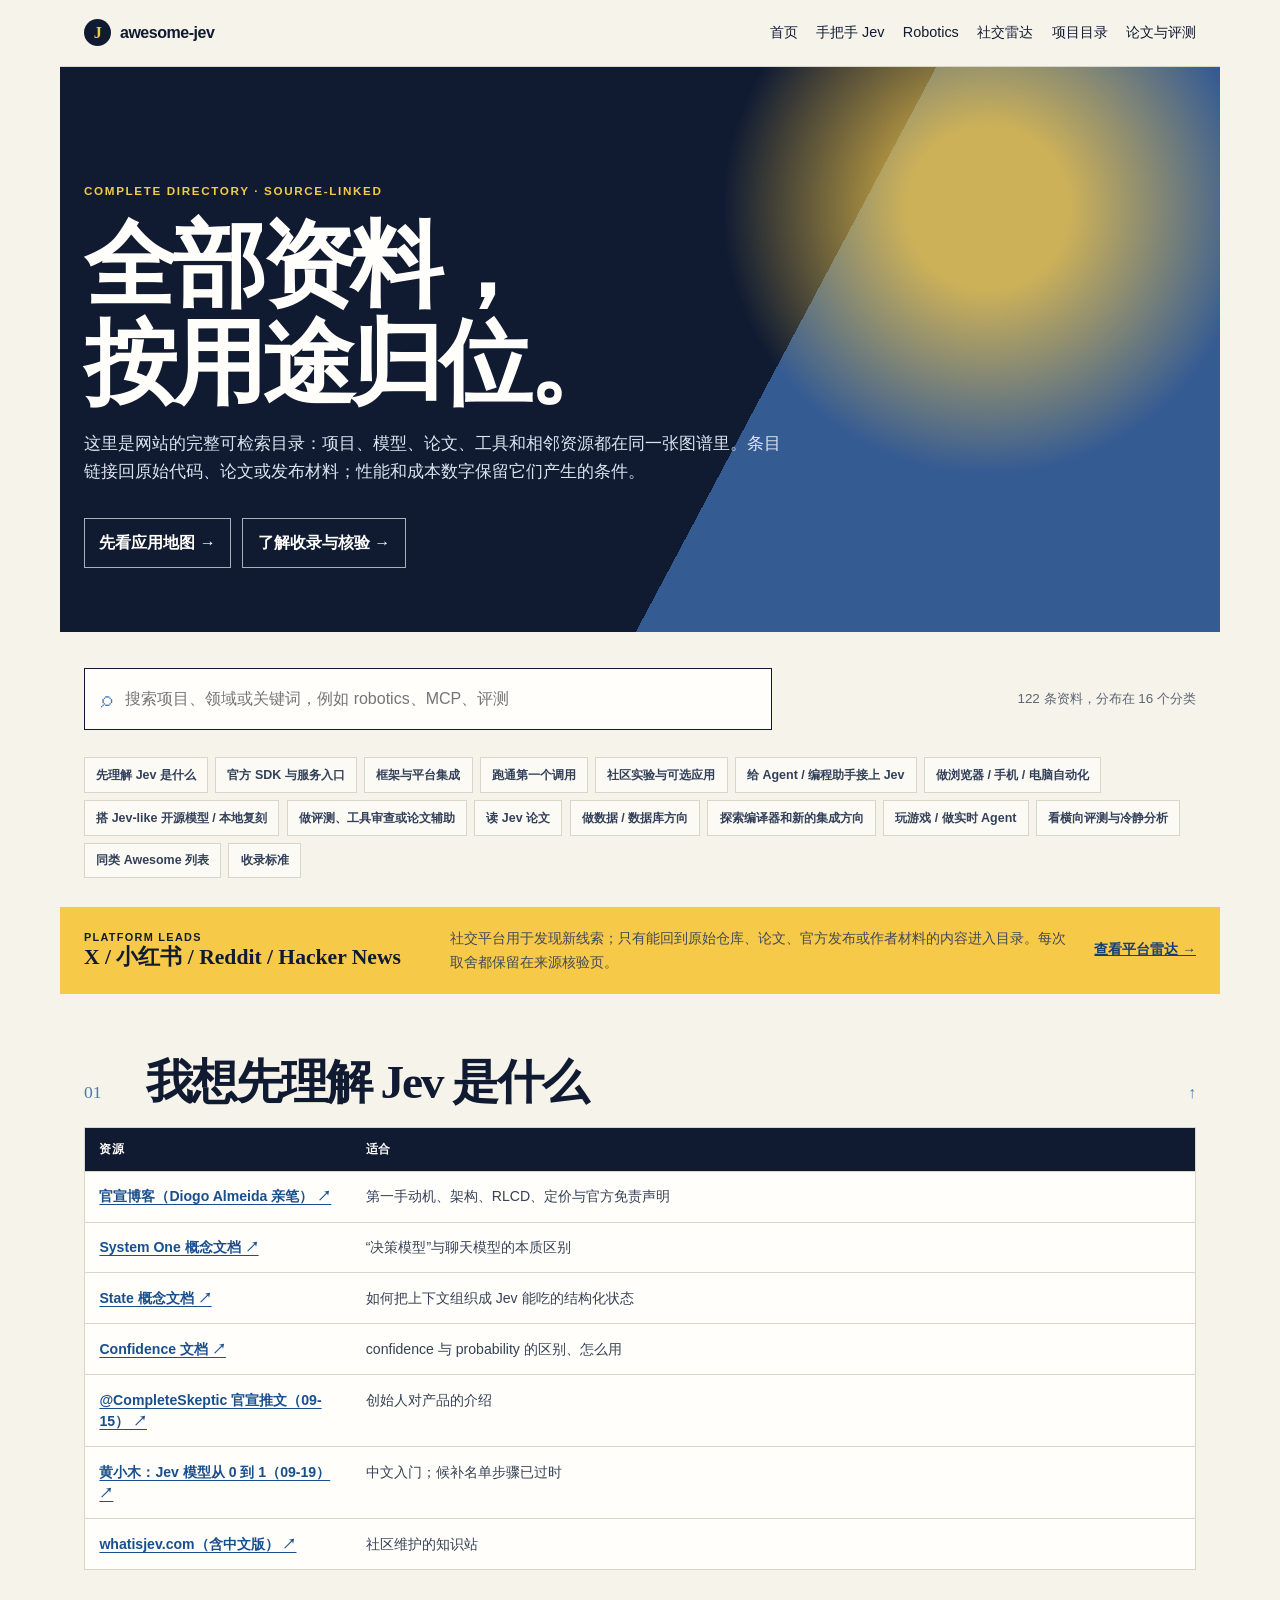
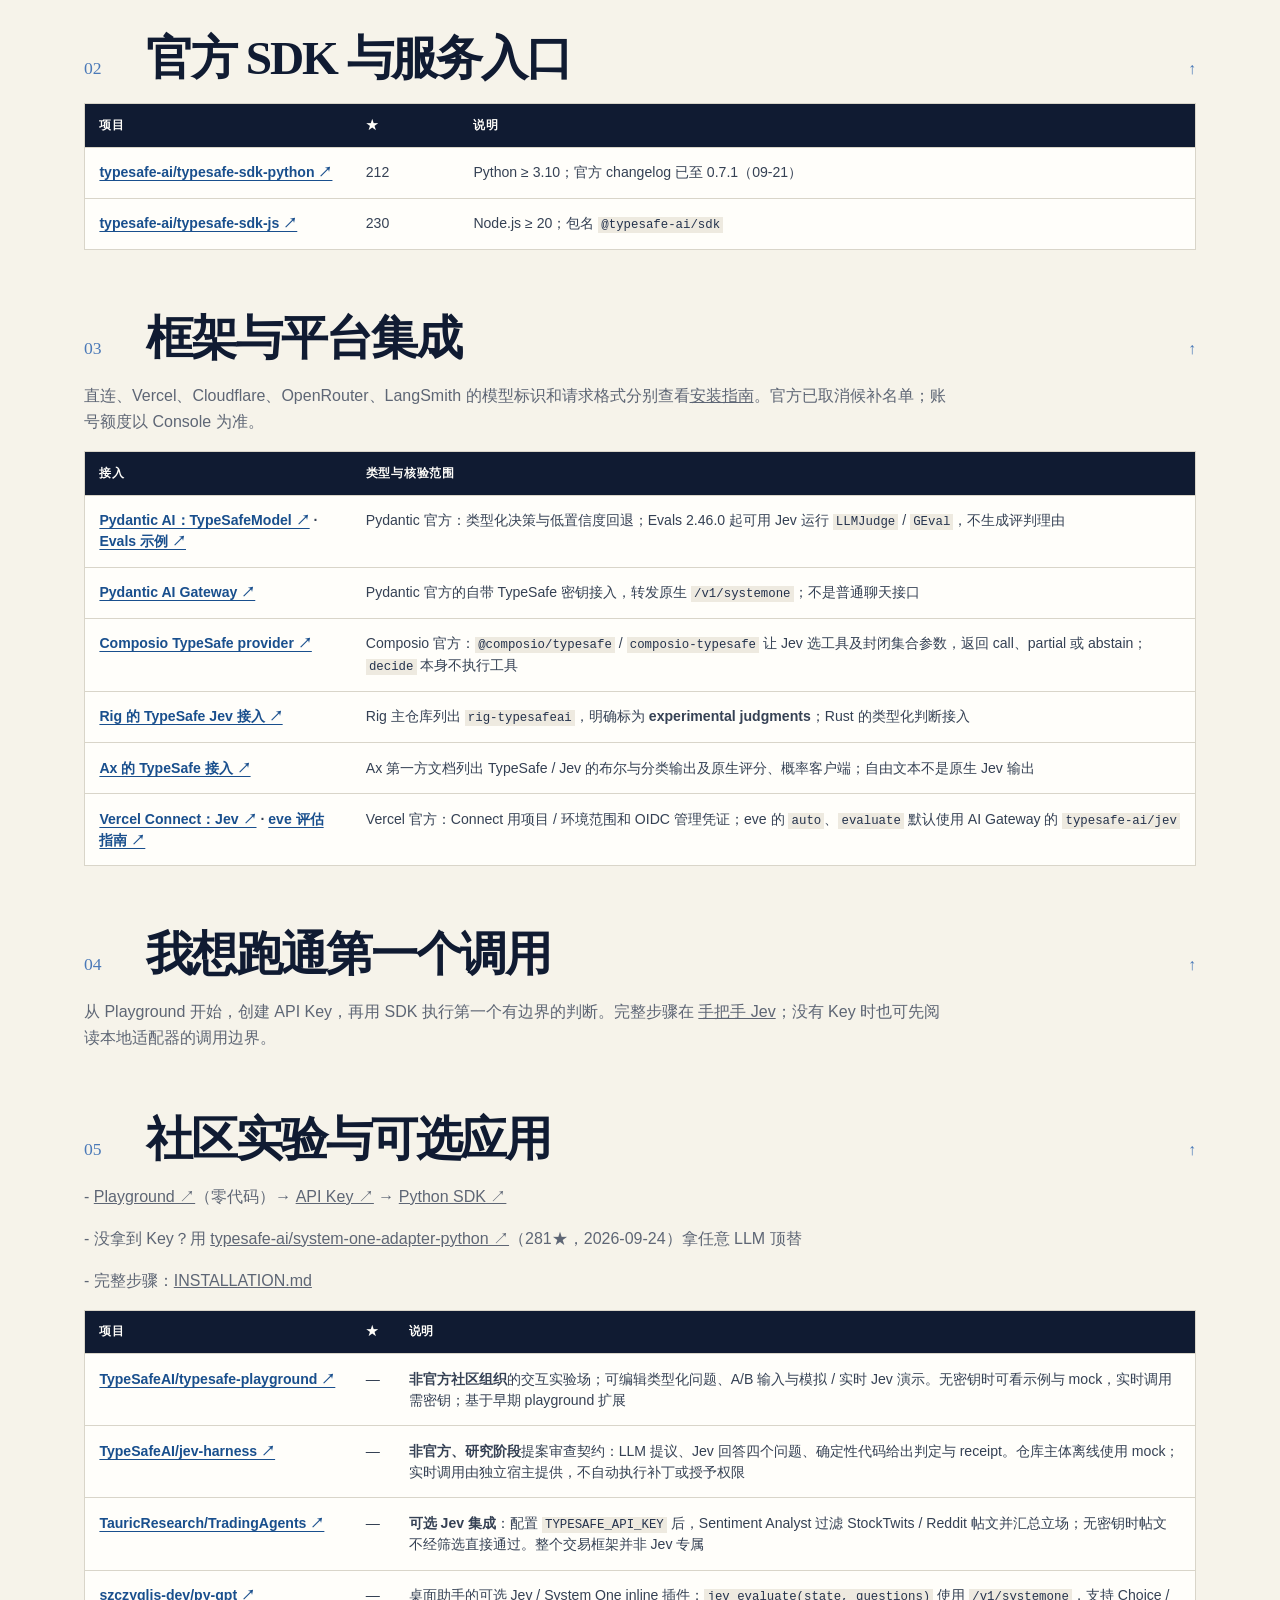
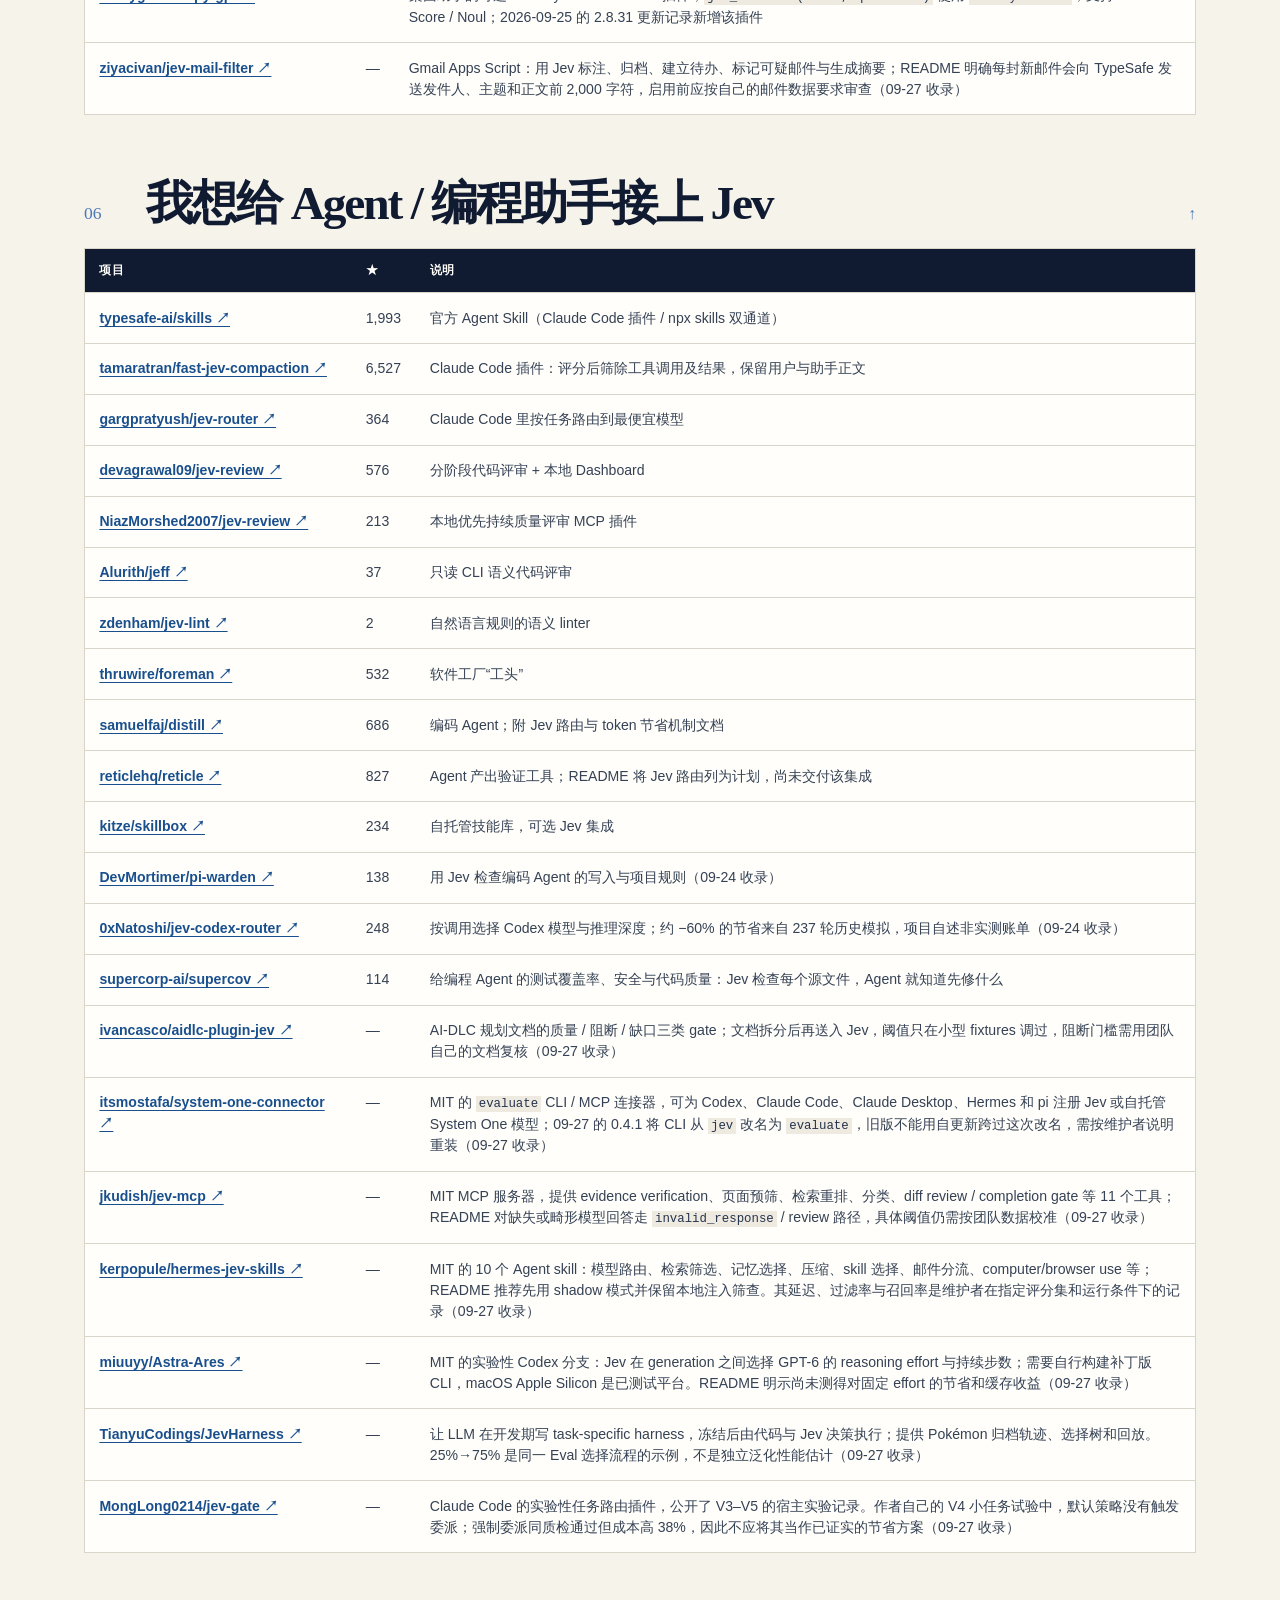
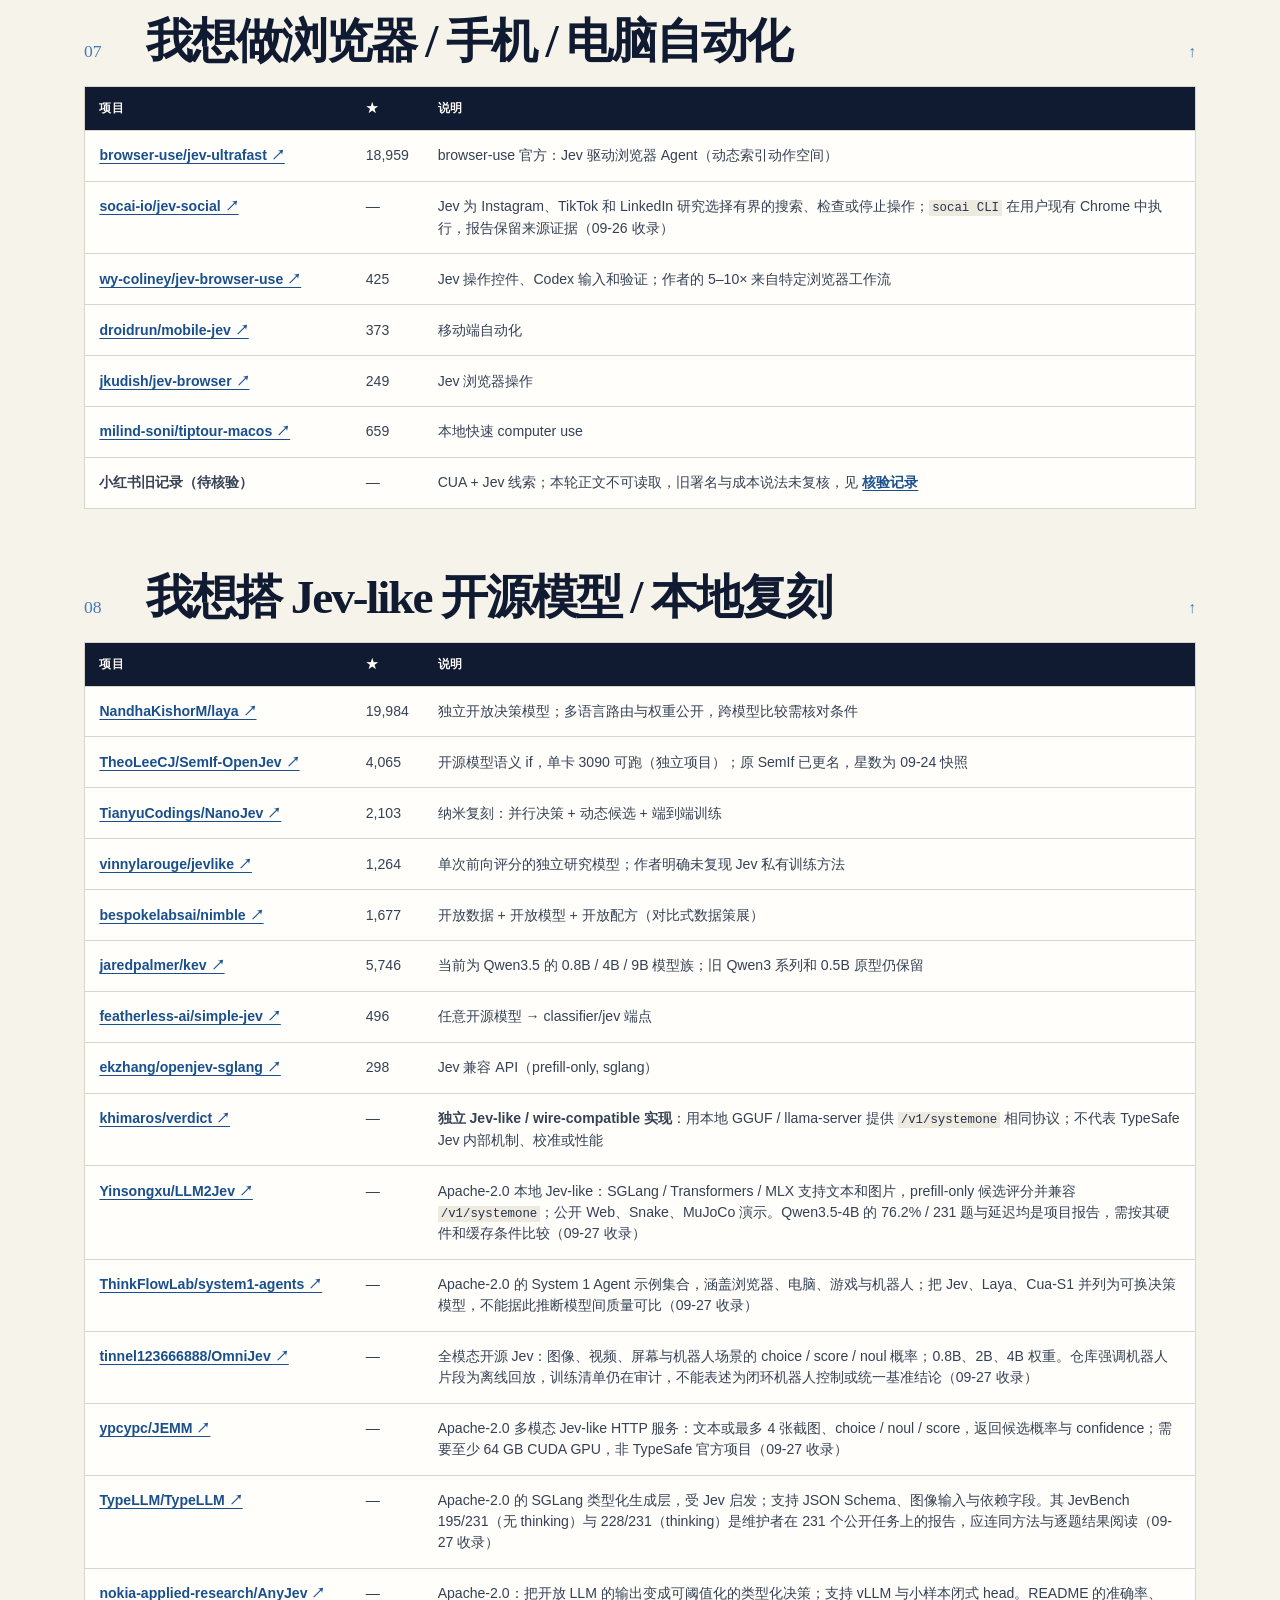
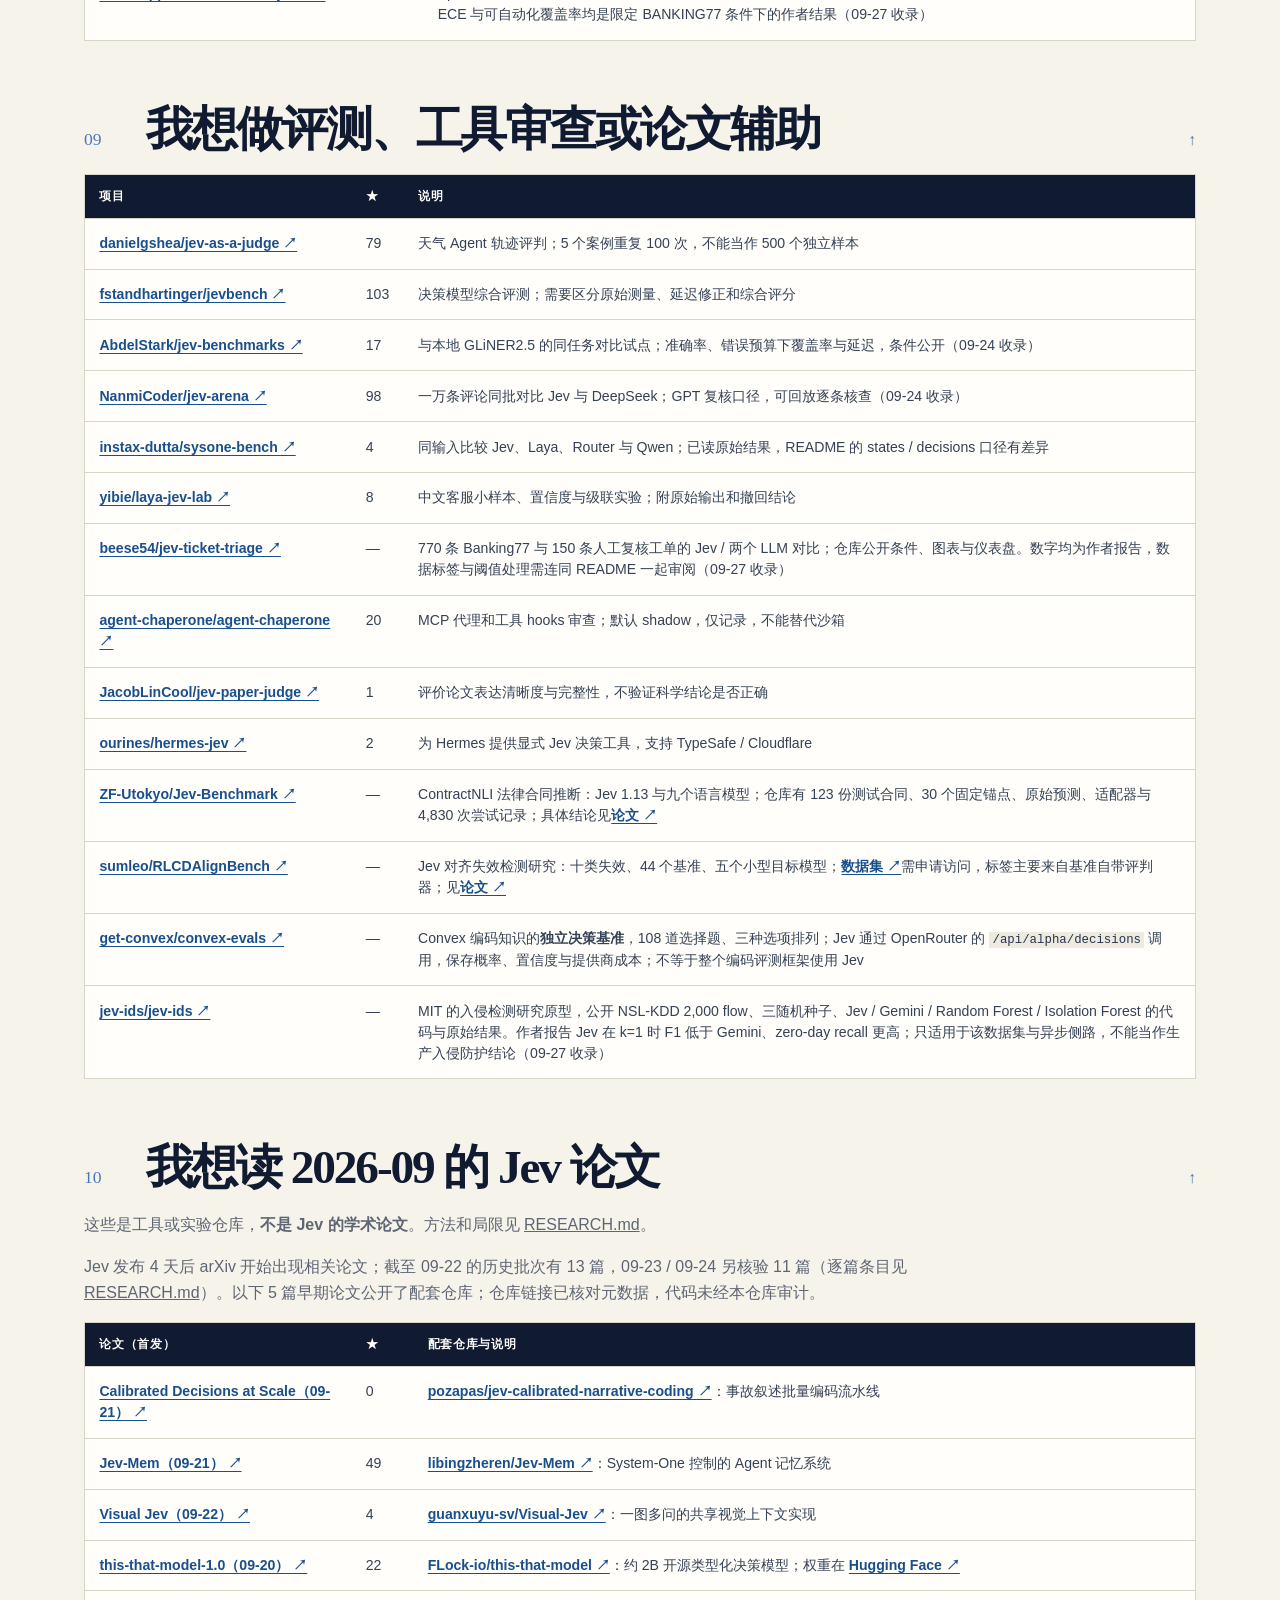
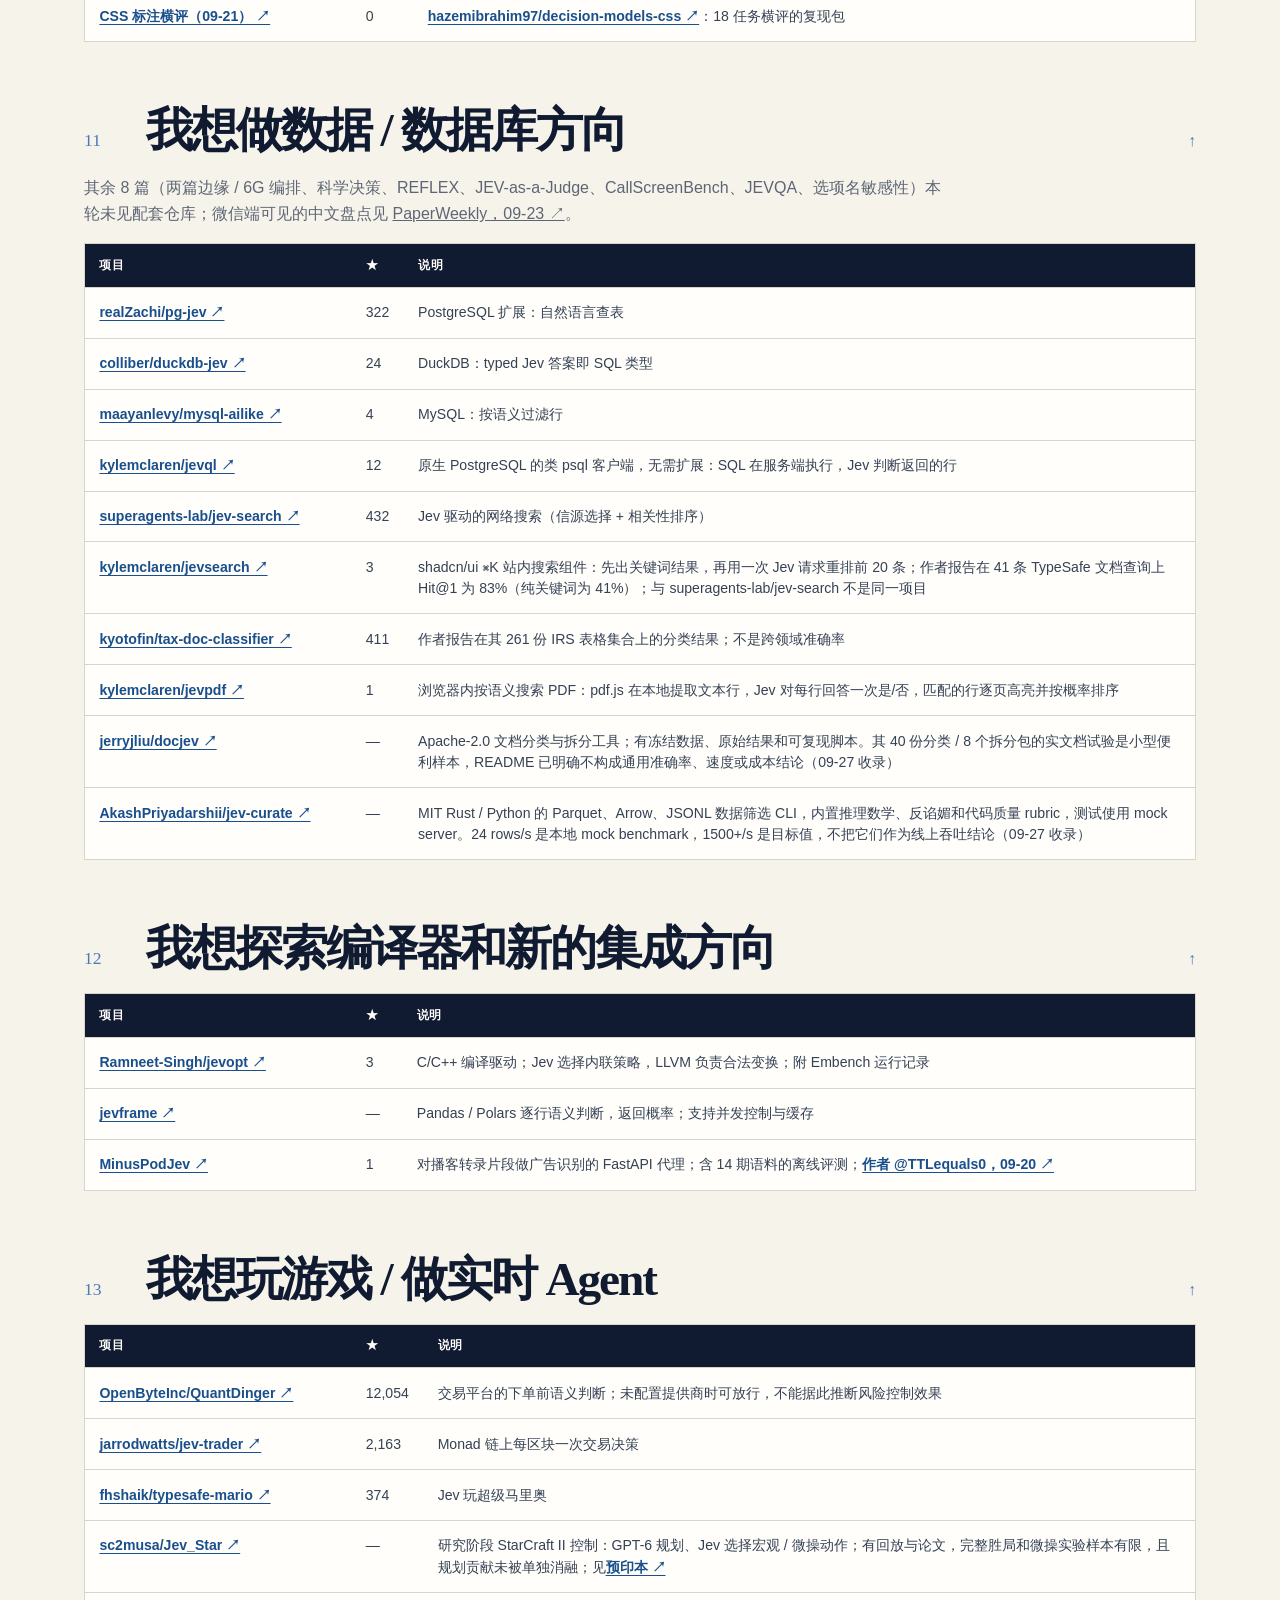
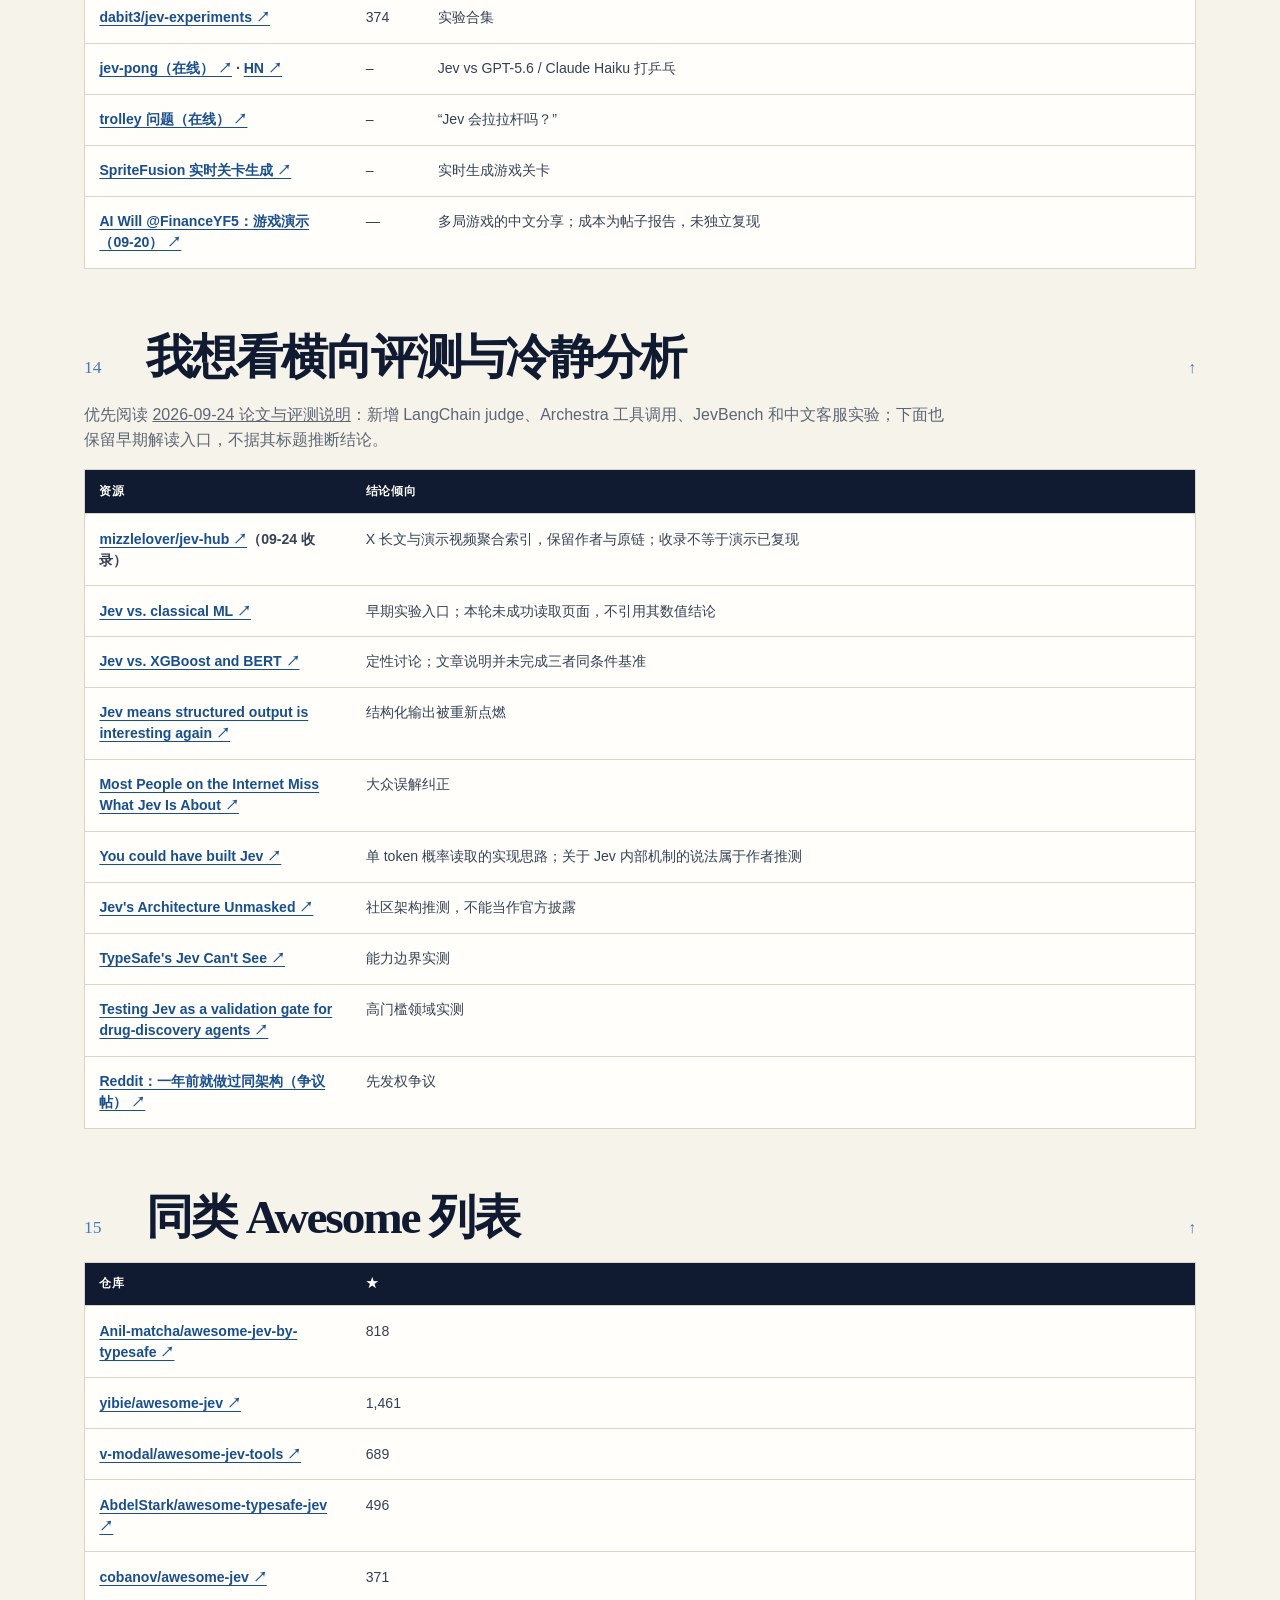
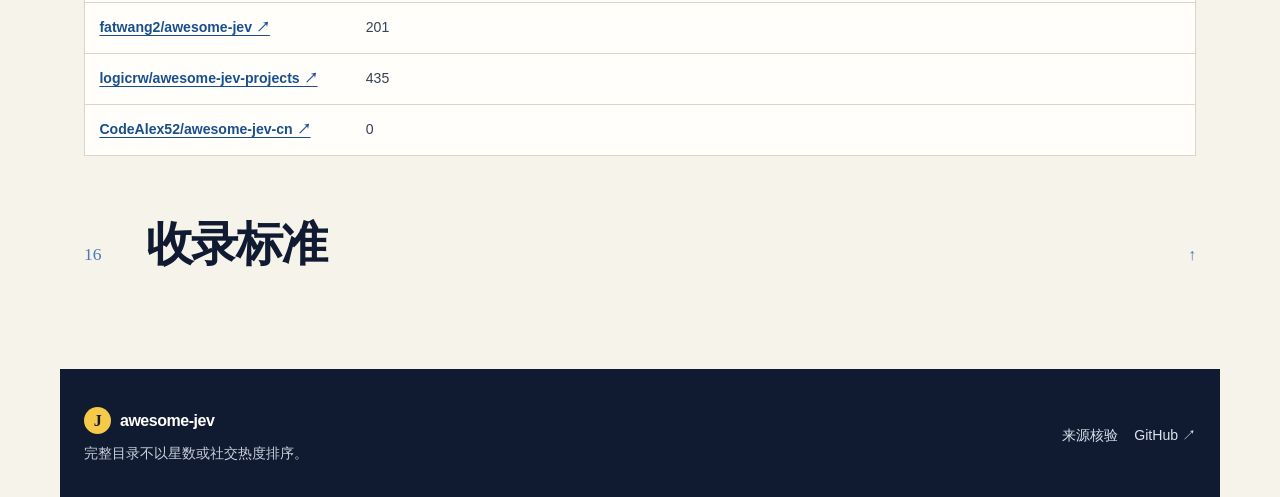
==== commit 68f16ee5: "feat: simplify navigation and map labels" ====
--- a/docs/directory.html
+++ b/docs/directory.html
@@ -2,7 +2,7 @@
 <html lang="zh-CN"><head><meta charset="utf-8" /><meta name="viewport" content="width=device-width, initial-scale=1" />
 <meta name="description" content="awesome-jev 完整项目、论文、工具与来源目录，可按类别和关键词检索。" /><title>完整目录 · awesome-jev</title><link rel="stylesheet" href="assets/site.css" /></head>
 <body class="catalog-page"><a class="skip-link" href="#catalog-content">跳到目录</a>
-<header class="site-header"><a class="brand" href="index.html"><span class="brand-mark">J</span><span>awesome-jev</span></a><nav aria-label="主导航"><a href="index.html#map">应用地图</a><a href="hands-on.html">手把手</a><a href="robotics.html">Robotics</a><a href="research.html">研究</a><a href="sources.html">来源</a></nav></header>
+<header class="site-header"><a class="brand" href="index.html"><span class="brand-mark">J</span><span>awesome-jev</span></a><nav aria-label="主导航"><a href="index.html">首页</a><a href="hands-on.html">手把手 Jev</a><a href="robotics.html">Robotics</a><a href="social.html">社交雷达</a><a href="directory.html">项目目录</a><a href="research-directory.html">论文与评测</a></nav></header>
 <main id="catalog-content"><section id="top" class="catalog-hero"><p class="eyebrow">COMPLETE DIRECTORY · SOURCE-LINKED</p><h1>全部资料，<br />按用途归位。</h1><p>这里是网站的完整可检索目录：项目、模型、论文、工具和相邻资源都在同一张图谱里。条目链接回原始代码、论文或发布材料；性能和成本数字保留它们产生的条件。</p><div class="catalog-actions"><a href="index.html#map">先看应用地图 →</a><a href="sources.html">了解收录与核验 →</a></div></section>
 <section class="catalog-controls" aria-label="目录检索"><label><span>⌕</span><input id="catalog-search" type="search" placeholder="搜索项目、领域或关键词，例如 robotics、MCP、评测" autocomplete="off" /></label><p id="catalog-count" aria-live="polite"></p></section>
 <nav class="catalog-nav" aria-label="目录分类"><a href="#我想先理解-jev-是什么">先理解 Jev 是什么</a><a href="#官方-sdk-与服务入口">官方 SDK 与服务入口</a><a href="#框架与平台集成">框架与平台集成</a><a href="#我想跑通第一个调用">跑通第一个调用</a><a href="#社区实验与可选应用">社区实验与可选应用</a><a href="#我想给-agent-编程助手接上-jev">给 Agent / 编程助手接上 Jev</a><a href="#我想做浏览器-手机-电脑自动化">做浏览器 / 手机 / 电脑自动化</a><a href="#我想搭-jev-like-开源模型-本地复刻">搭 Jev-like 开源模型 / 本地复刻</a><a href="#我想做评测-工具审查或论文辅助">做评测、工具审查或论文辅助</a><a href="#我想读-2026-09-的-jev-论文">读  Jev 论文</a><a href="#我想做数据-数据库方向">做数据 / 数据库方向</a><a href="#我想探索编译器和新的集成方向">探索编译器和新的集成方向</a><a href="#我想玩游戏-做实时-agent">玩游戏 / 做实时 Agent</a><a href="#我想看横向评测与冷静分析">看横向评测与冷静分析</a><a href="#同类-awesome-列表">同类 Awesome 列表</a><a href="#收录标准">收录标准</a></nav>
--- a/docs/assets/site.css
+++ b/docs/assets/site.css
@@ -46,6 +46,7 @@
 .map-core { z-index: 1; display: flex; grid-column: 2 / span 2; grid-row: 2; flex-direction: column; align-items: center; justify-content: center; min-height: 12rem; padding: 1.5rem; border-radius: 50%; background: var(--ink); box-shadow: 0 0 0 12px rgba(247,201,72,.24), 0 0 0 24px rgba(16,27,50,.08); color: var(--white); text-align: center; }.map-core span { color: var(--sun); font-size: .75rem; font-weight: 900; letter-spacing: .18em; }.map-core strong { margin: .35rem 0; font-family: Georgia, serif; font-size: clamp(1.5rem, 3vw, 2.25rem); line-height: 1.1; }.map-core small { color: #c6d1e1; font-size: .76rem; }
 .map-node { position: relative; z-index: 1; display: flex; min-height: 8rem; flex-direction: column; padding: 1rem; border: 1px solid rgba(16,27,50,.18); background: rgba(255,254,250,.87); box-shadow: 0 5px 0 rgba(16,27,50,.08); color: var(--ink); text-decoration: none; transition: transform .18s ease, box-shadow .18s ease, background .18s ease; }.map-node:hover { background: var(--sun); box-shadow: 0 9px 0 rgba(16,27,50,.17); transform: translateY(-4px) rotate(-.5deg); }.map-node span { color: var(--blue); font-size: .68rem; font-weight: 900; letter-spacing: .08em; }.map-node strong { margin-top: auto; font-family: Georgia, serif; font-size: 1.35rem; line-height: 1.1; }.map-node small { margin-top: .35rem; color: var(--muted); font-size: .78rem; line-height: 1.35; }.map-node b { position: absolute; top: .8rem; right: .85rem; color: var(--blue); }
 .map-node.learn { grid-column: 1; grid-row: 1; }.map-node.agent { grid-column: 2; grid-row: 1; }.map-node.browser { grid-column: 3; grid-row: 1; }.map-node.robot { grid-column: 4; grid-row: 1 / span 2; }.map-node.data { grid-column: 1; grid-row: 2 / span 2; }.map-node.open { grid-column: 4; grid-row: 3; }.map-node.research { grid-column: 2; grid-row: 3; }.map-node.source { grid-column: 3; grid-row: 3; }
+.atlas-map { position: relative; max-width: 1200px; margin: 3rem auto 1.25rem; overflow: hidden; border: 1px solid #1b3459; border-radius: 1.2rem; background: #10213b; aspect-ratio: 16 / 9; box-shadow: 0 22px 40px rgba(16,27,50,.2); isolation: isolate; }.atlas-map-art { display: block; width: 100%; height: 100%; object-fit: cover; }.atlas-map-shade { position: absolute; inset: 0; z-index: 1; background: linear-gradient(90deg, rgba(5,15,30,.32), transparent 25%, transparent 74%, rgba(5,15,30,.35)), linear-gradient(0deg, rgba(5,15,30,.22), transparent 35%); pointer-events: none; }.atlas-map-core, .atlas-zone { position: absolute; z-index: 2; text-decoration: none; }.atlas-map-core { top: 42%; left: 50%; display: grid; min-width: 9rem; padding: .7rem .85rem; border: 1px solid rgba(255,255,255,.72); border-radius: .65rem; background: rgba(11,27,51,.83); box-shadow: 0 0 0 5px rgba(247,201,72,.16); color: var(--white); text-align: center; transform: translate(-50%,-50%); backdrop-filter: blur(4px); }.atlas-map-core span { color: var(--sun); font-size: .7rem; font-weight: 900; letter-spacing: .13em; }.atlas-map-core strong { margin: .18rem 0; font-family: Georgia, serif; font-size: 1.25rem; }.atlas-map-core small { color: #d6e1ef; font-size: .7rem; }.atlas-zone { display: grid; min-width: 8.4rem; padding: .55rem .7rem; border: 1px solid rgba(255,255,255,.82); border-radius: .52rem; background: rgba(255,254,250,.93); box-shadow: 0 5px 14px rgba(0,0,0,.22); color: #12233e; transition: transform .18s ease, background .18s ease, box-shadow .18s ease; }.atlas-zone:hover { background: var(--sun); box-shadow: 0 8px 20px rgba(0,0,0,.34); transform: translateY(-4px) scale(1.02); }.atlas-zone span { color: var(--blue); font-size: .64rem; font-weight: 900; letter-spacing: .12em; }.atlas-zone strong { margin: .08rem 0; font-family: Georgia, serif; font-size: 1rem; }.atlas-zone small { color: #546074; font-size: .66rem; white-space: nowrap; }.zone-build { top: 10%; left: 14%; }.zone-agent { top: 8%; left: 42%; }.zone-browser { top: 12%; right: 12%; }.zone-robot { top: 47%; right: 10%; }.zone-data { right: 17%; bottom: 9%; }.zone-open { bottom: 8%; left: 42%; }.zone-research { bottom: 15%; left: 17%; }.zone-social { top: 41%; left: 5%; }
 .map-legend { display: flex; flex-wrap: wrap; align-items: center; gap: 1rem; max-width: 1100px; margin: auto; color: #48546a; font-size: .8rem; font-weight: 750; }.map-legend a { margin-left: auto; color: #194f8d; }.legend-dot { display: inline-block; width: .65rem; height: .65rem; margin-right: .3rem; border-radius: 50%; }.legend-dot.build { background: var(--sun); }.legend-dot.explore { background: var(--blue); }.legend-dot.verify { background: #5f9072; }
 .section { padding: clamp(4rem, 8vw, 7.5rem) max(1.5rem, calc((100vw - var(--max)) / 2)); }
 .section-grid { display: grid; grid-template-columns: .9fr 1.1fr; gap: clamp(2.4rem, 7vw, 8rem); background: var(--white); }
@@ -105,7 +106,7 @@
 @media (max-width: 760px) {
   .site-header { align-items: flex-start; flex-direction: column; }.site-header nav { justify-content: flex-start; gap: .65rem 1rem; }
   .section-grid, .robotics { grid-template-columns: 1fr; }.primitive-grid, .resource-grid, .rule-columns { grid-template-columns: 1fr; }.primitive-grid article { min-height: 0; }.primitive-grid p { margin-bottom: 1.8rem; }.library-top { align-items: start; flex-direction: column; }.search { width: 100%; }.stack-card.judge, .stack-card.state, .stack-card.control { margin-left: 0; }.site-footer { align-items: start; flex-direction: column; }
-  .map-canvas { grid-template-columns: 1fr 1fr; grid-template-rows: auto; min-height: 0; padding: 0; }.map-canvas::before, .map-orbit { display: none; }.map-core { grid-column: 1 / -1; grid-row: auto; min-height: 10rem; margin: 1rem 0; border-radius: 1rem; }.map-node.learn, .map-node.agent, .map-node.browser, .map-node.robot, .map-node.data, .map-node.open, .map-node.research, .map-node.source { grid-column: auto; grid-row: auto; min-height: 9rem; }.map-legend a { width: 100%; margin-left: 0; }
+  .map-canvas { grid-template-columns: 1fr 1fr; grid-template-rows: auto; min-height: 0; padding: 0; }.map-canvas::before, .map-orbit { display: none; }.map-core { grid-column: 1 / -1; grid-row: auto; min-height: 10rem; margin: 1rem 0; border-radius: 1rem; }.map-node.learn, .map-node.agent, .map-node.browser, .map-node.robot, .map-node.data, .map-node.open, .map-node.research, .map-node.source { grid-column: auto; grid-row: auto; min-height: 9rem; }.atlas-map { aspect-ratio: auto; padding: .7rem; border-radius: .8rem; background: #f3f0e7; }.atlas-map-art, .atlas-map-shade { display: none; }.atlas-map-core { position: relative; top: auto; left: auto; min-width: 0; margin: .4rem 0 1rem; transform: none; }.atlas-zone { position: relative; top: auto; right: auto; bottom: auto; left: auto; min-width: 0; margin: .45rem 0; }.atlas-zone small { white-space: normal; }.map-legend a { width: 100%; margin-left: 0; }
 }
 
 /* Visual atlas pages */
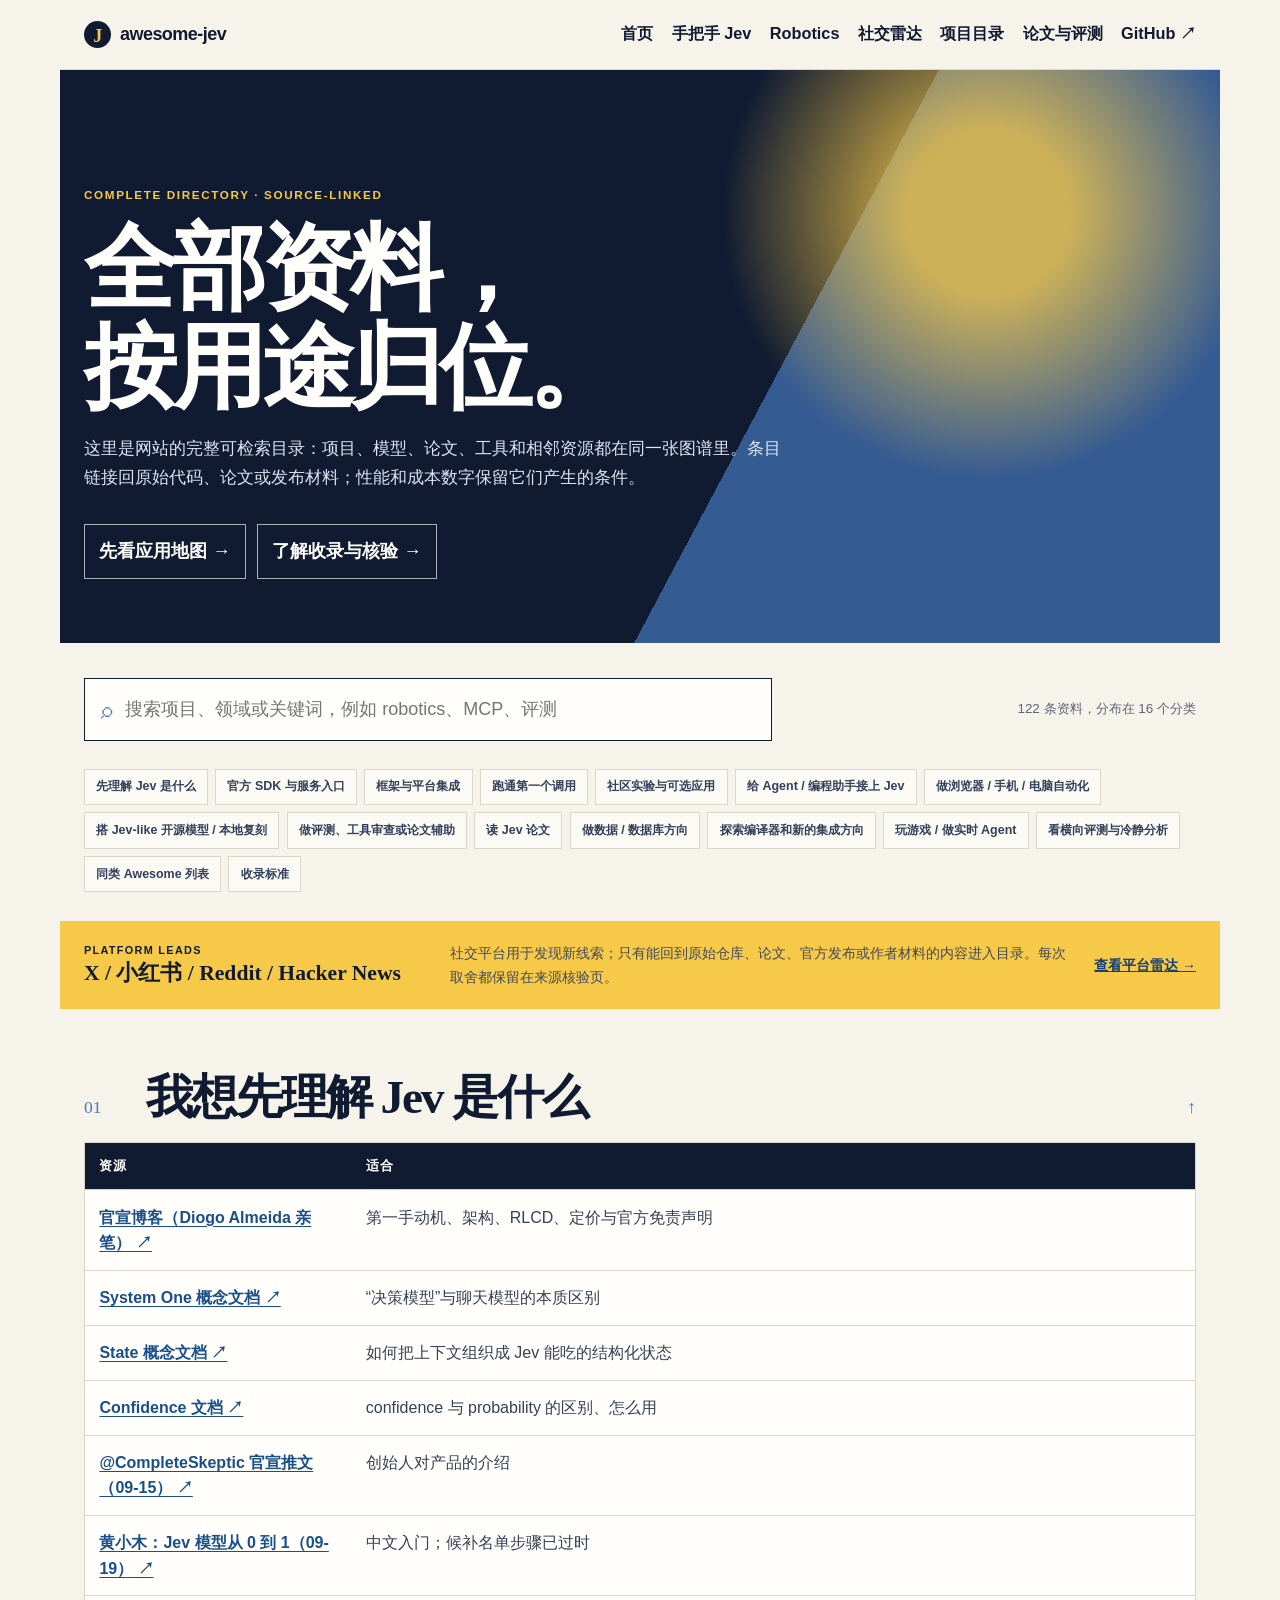
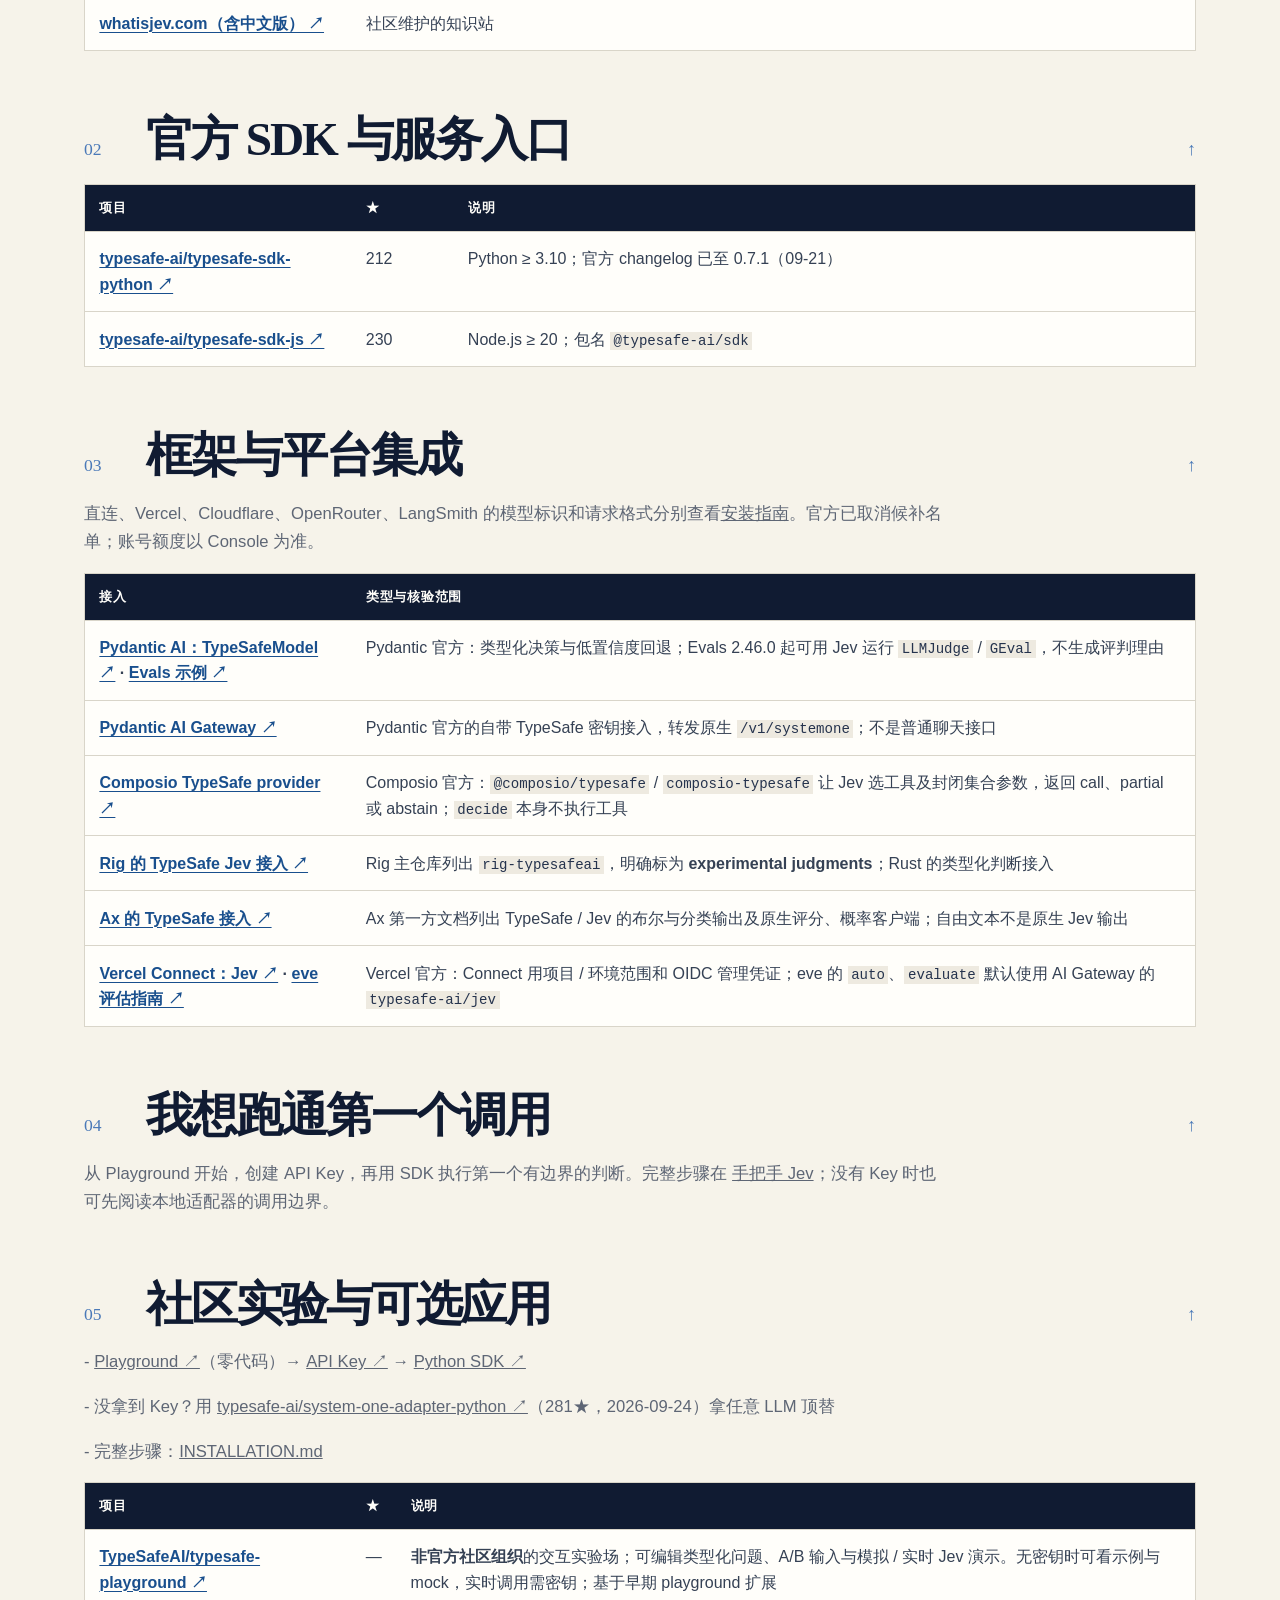
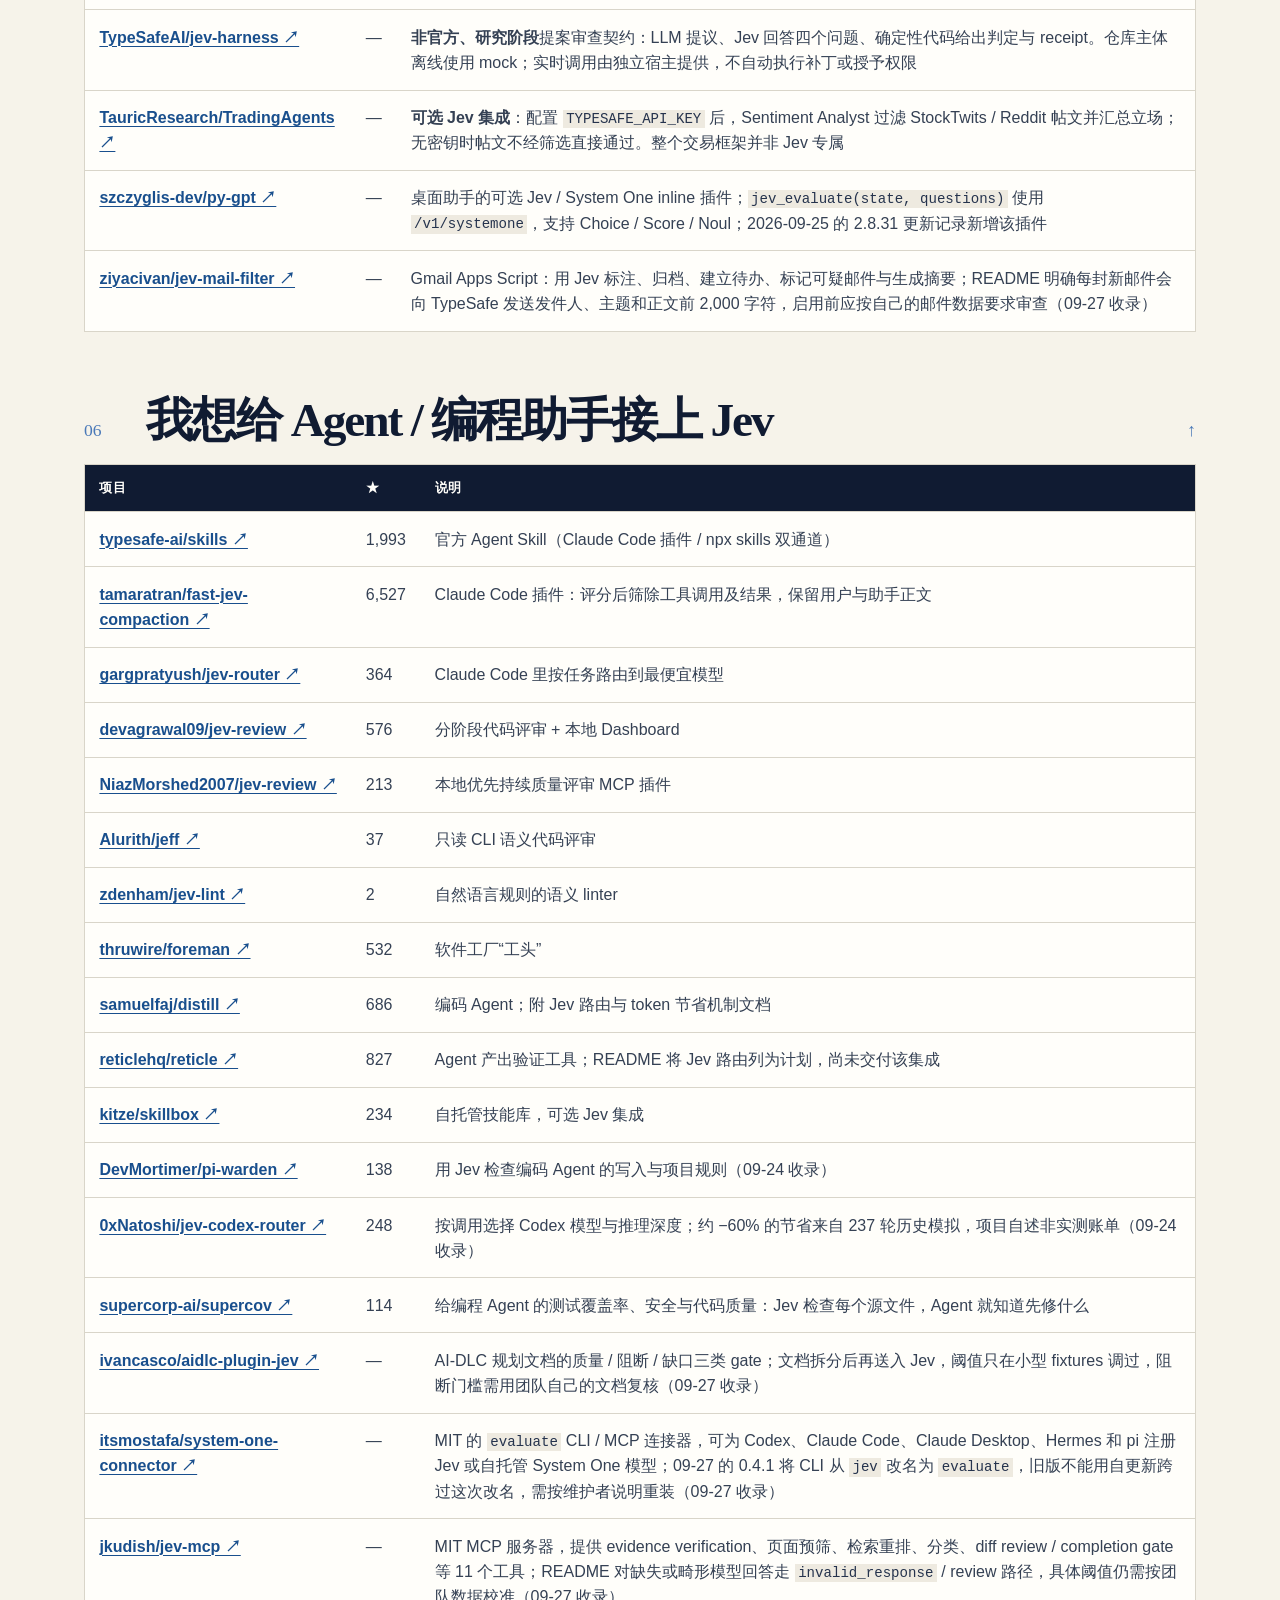
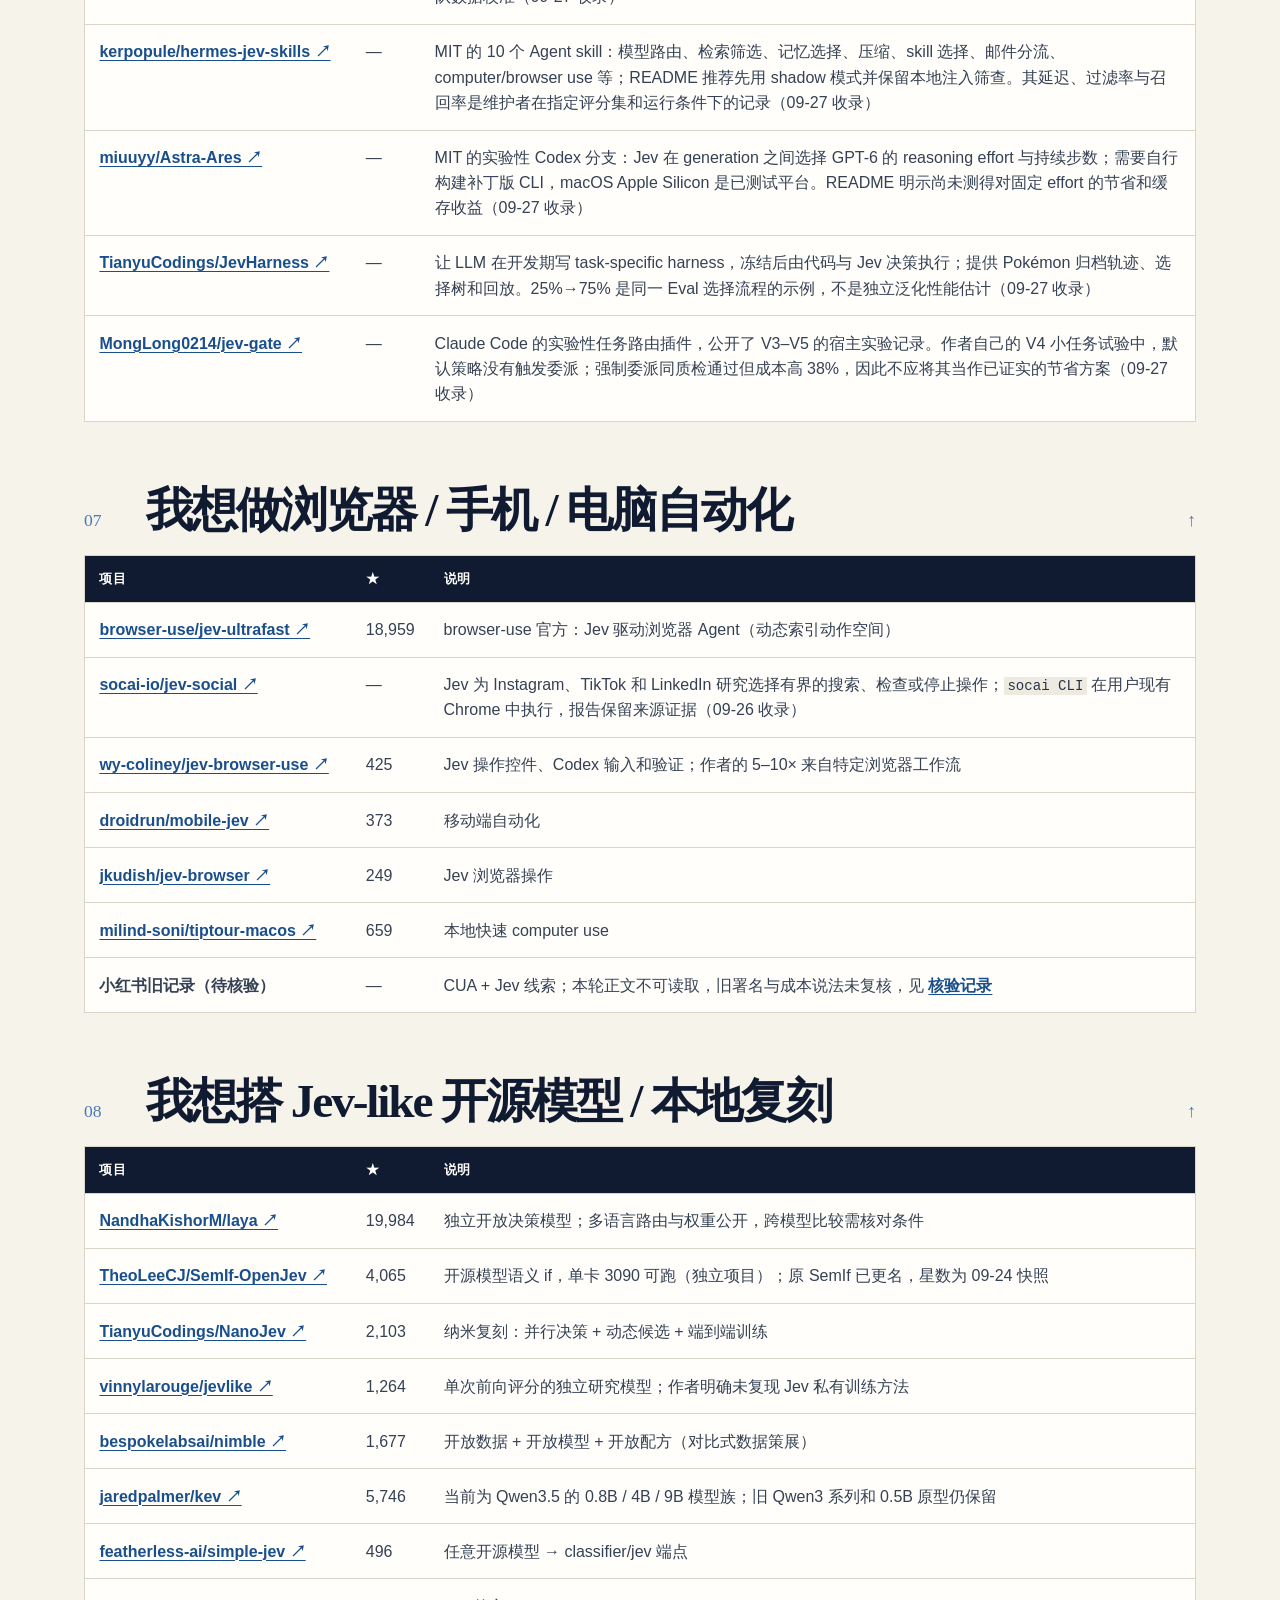
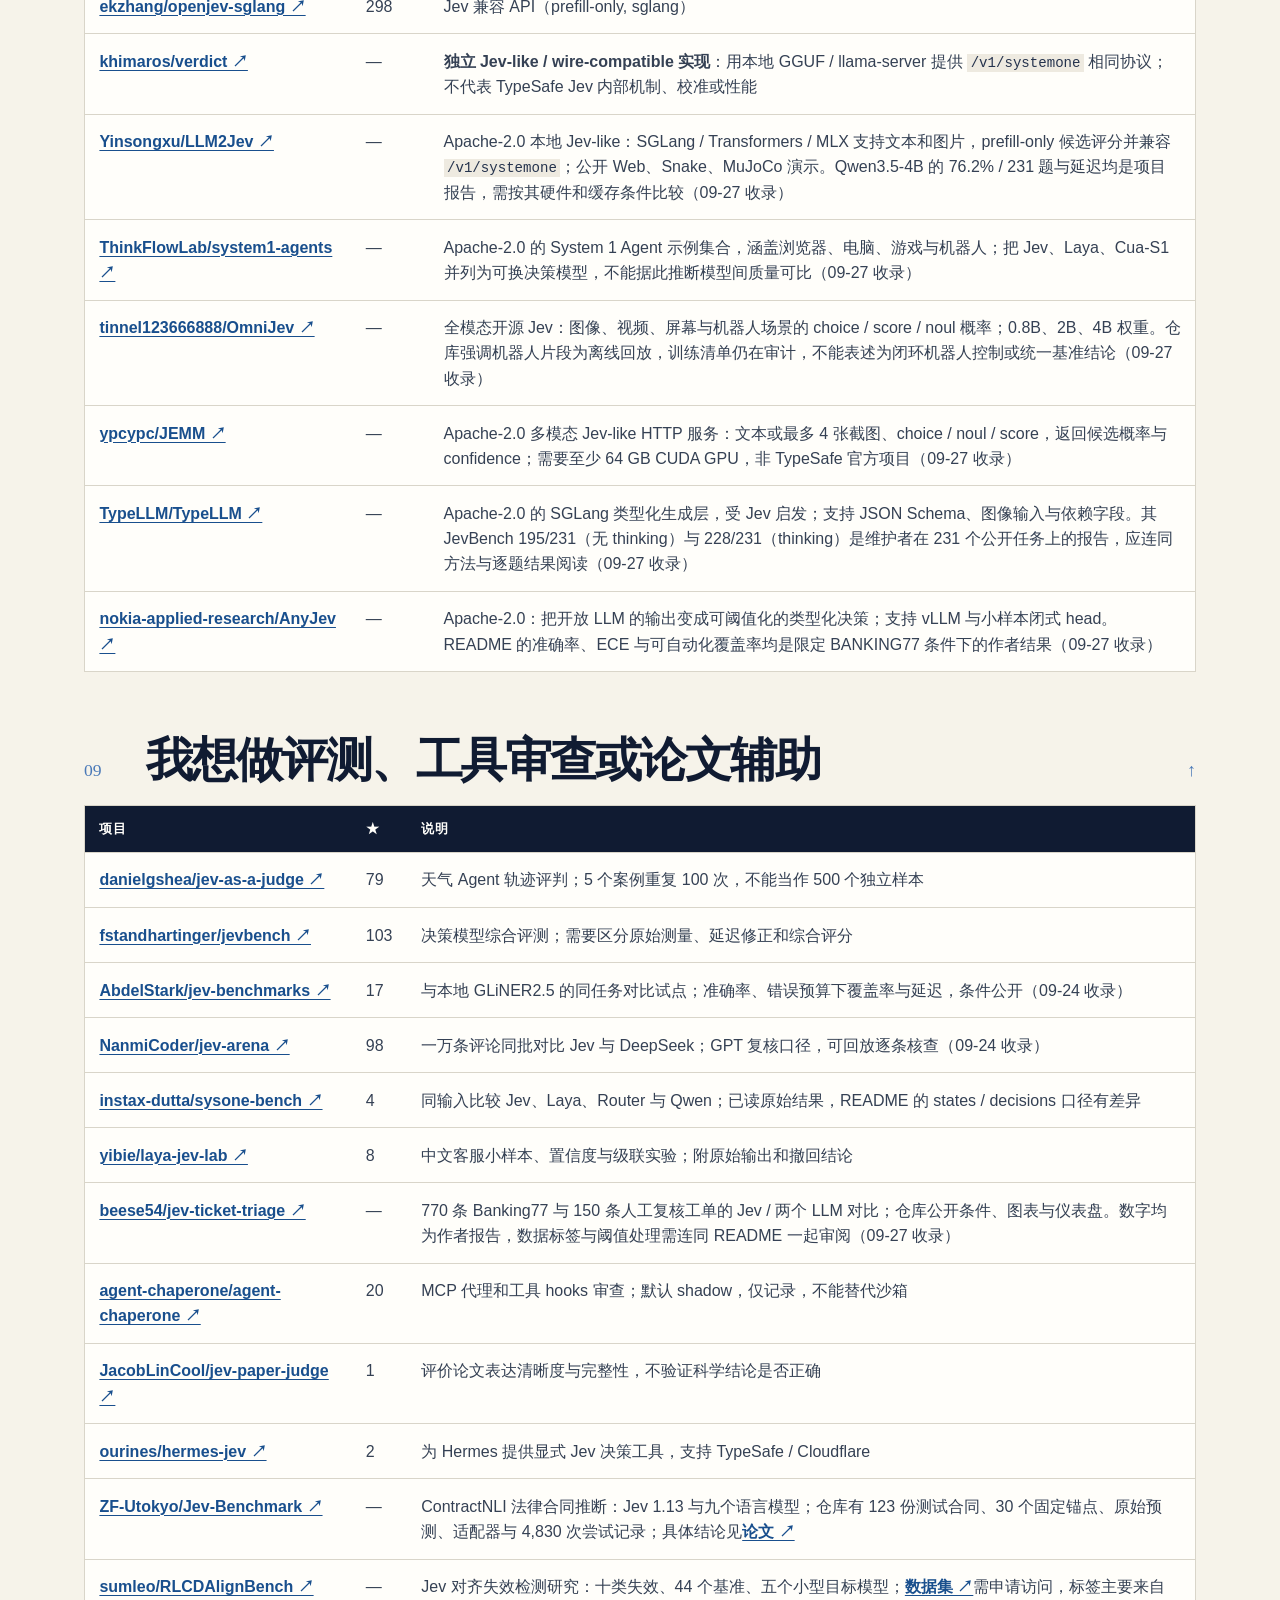
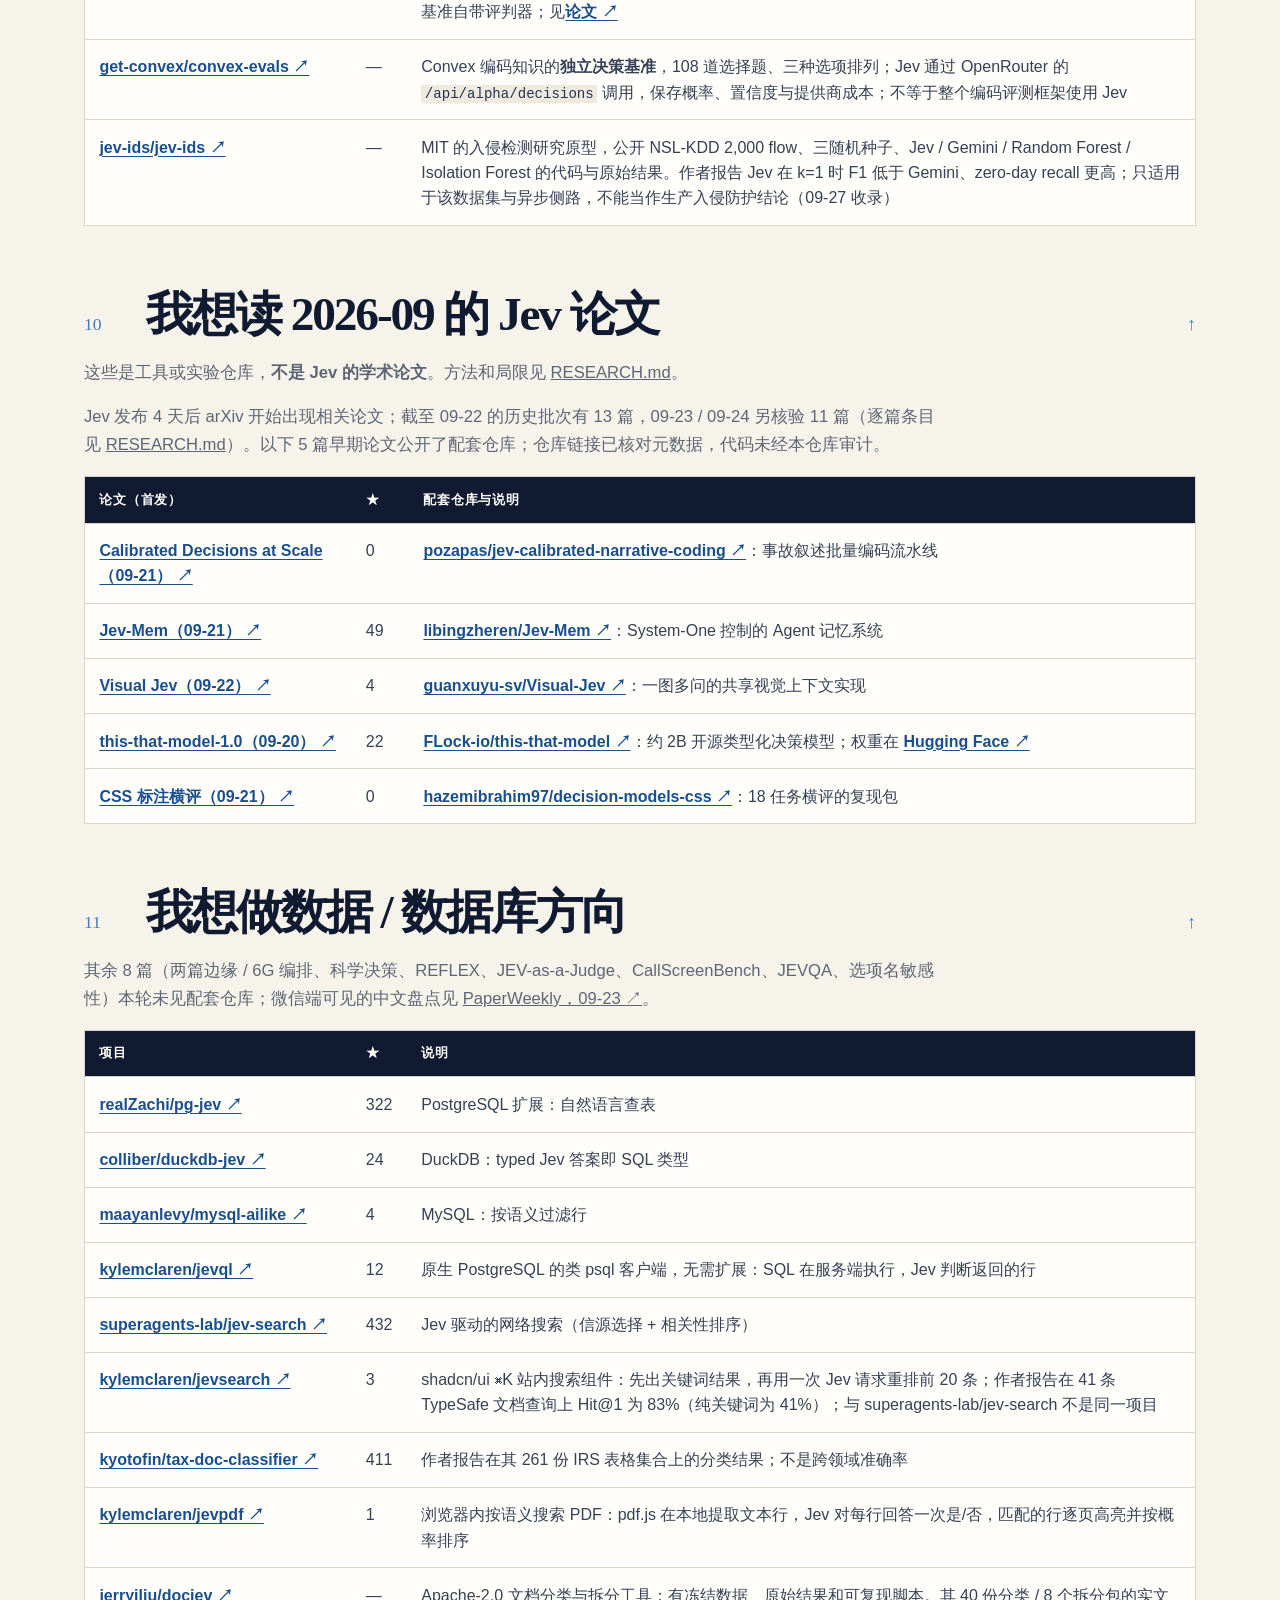
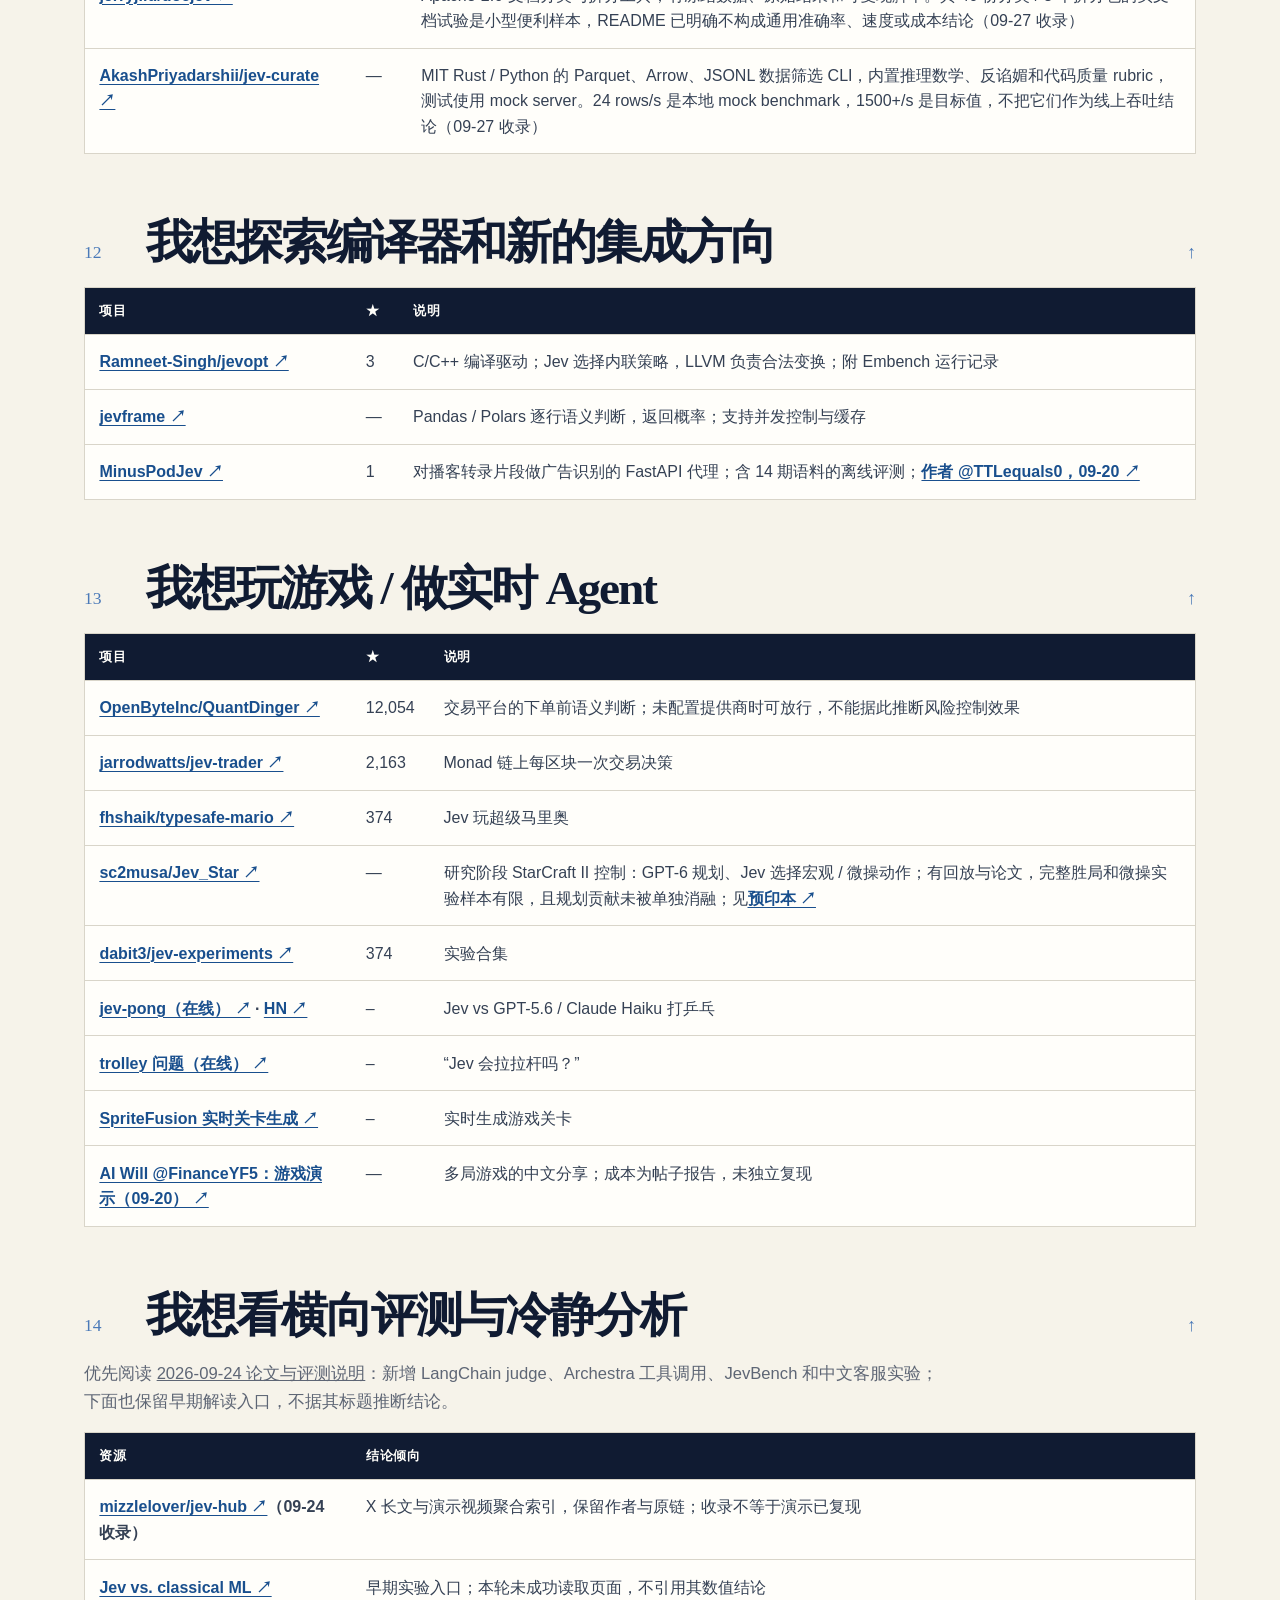
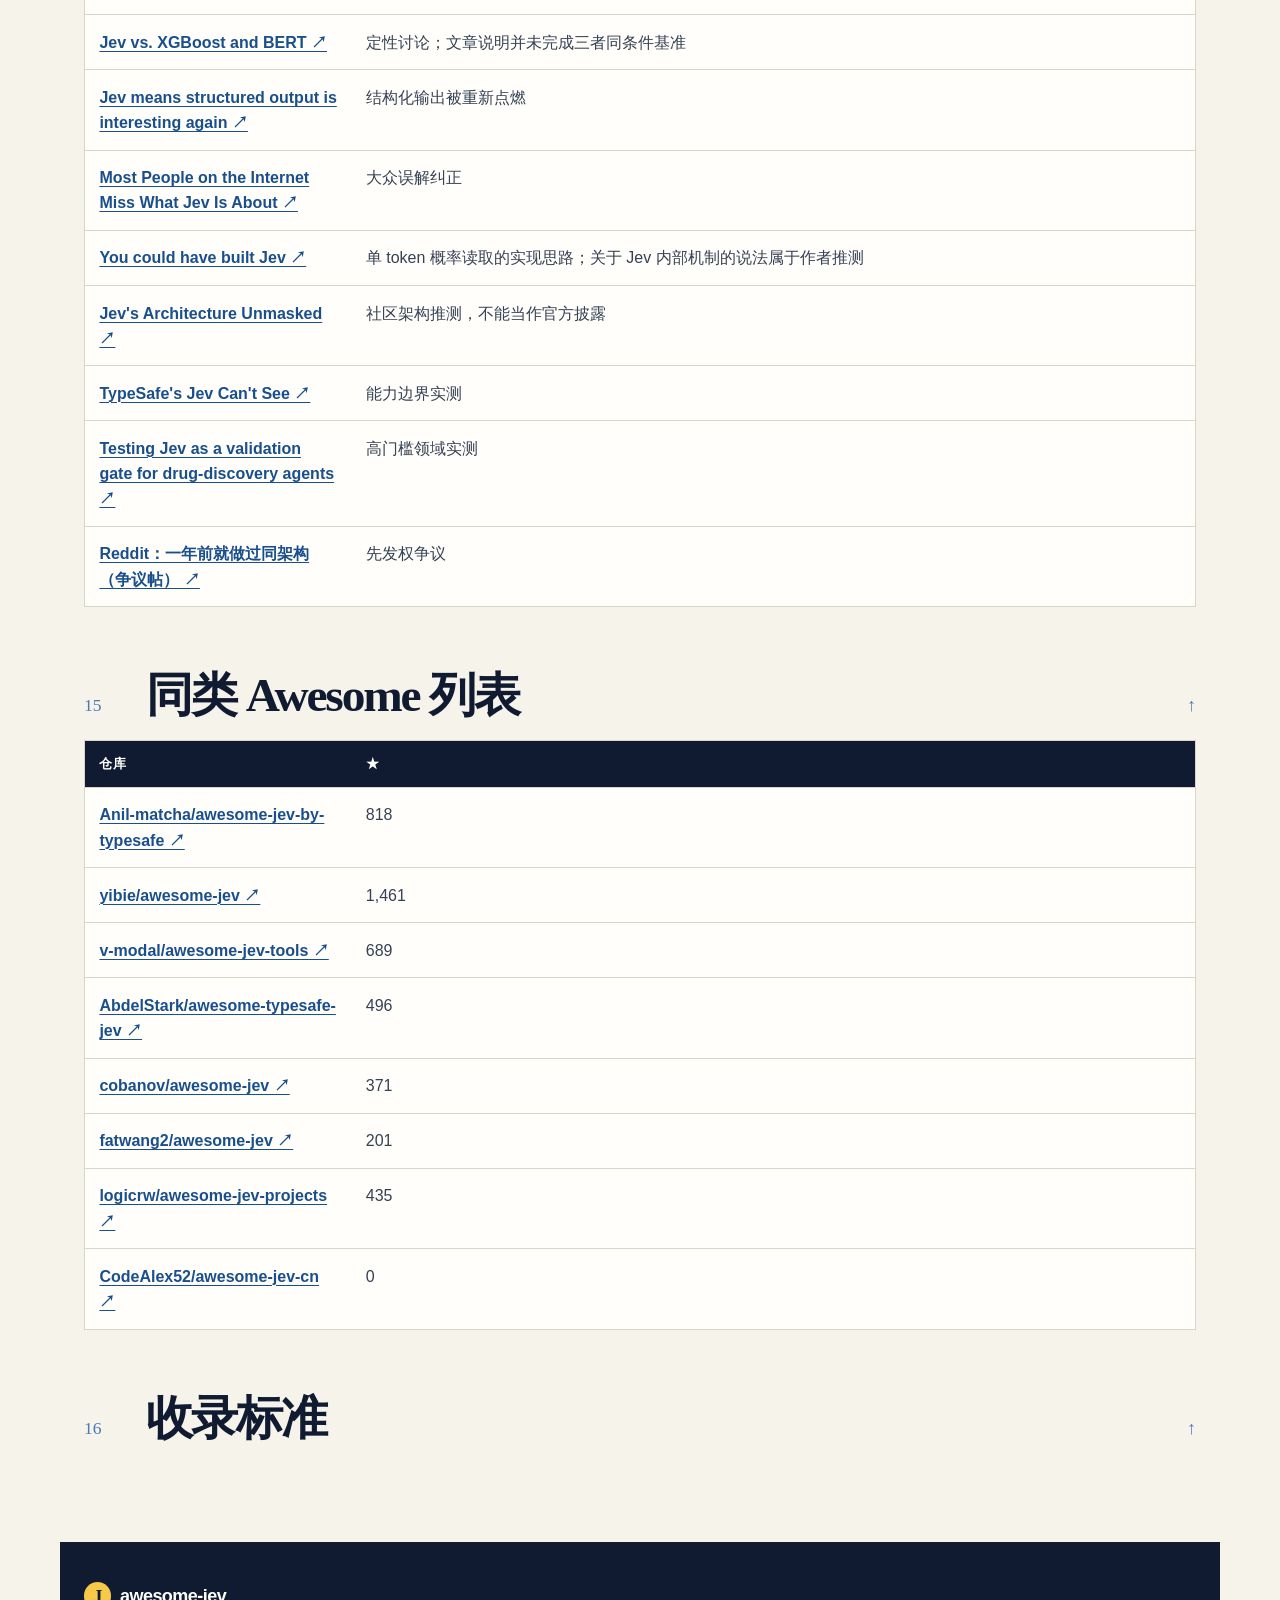
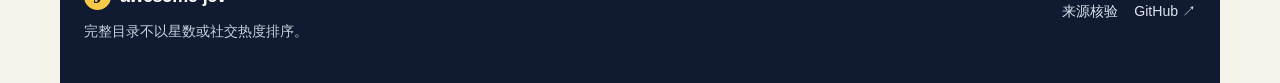
==== commit 25c053fb: "style: enlarge typography and add GitHub navigation" ====
--- a/docs/directory.html
+++ b/docs/directory.html
@@ -2,7 +2,7 @@
 <html lang="zh-CN"><head><meta charset="utf-8" /><meta name="viewport" content="width=device-width, initial-scale=1" />
 <meta name="description" content="awesome-jev 完整项目、论文、工具与来源目录，可按类别和关键词检索。" /><title>完整目录 · awesome-jev</title><link rel="stylesheet" href="assets/site.css" /></head>
 <body class="catalog-page"><a class="skip-link" href="#catalog-content">跳到目录</a>
-<header class="site-header"><a class="brand" href="index.html"><span class="brand-mark">J</span><span>awesome-jev</span></a><nav aria-label="主导航"><a href="index.html">首页</a><a href="hands-on.html">手把手 Jev</a><a href="robotics.html">Robotics</a><a href="social.html">社交雷达</a><a href="directory.html">项目目录</a><a href="research-directory.html">论文与评测</a></nav></header>
+<header class="site-header"><a class="brand" href="index.html"><span class="brand-mark">J</span><span>awesome-jev</span></a><nav aria-label="主导航"><a href="index.html">首页</a><a href="hands-on.html">手把手 Jev</a><a href="robotics.html">Robotics</a><a href="social.html">社交雷达</a><a href="directory.html">项目目录</a><a href="research-directory.html">论文与评测</a><a href="https://github.com/Promethe-us/awesome-jev">GitHub ↗</a></nav></header>
 <main id="catalog-content"><section id="top" class="catalog-hero"><p class="eyebrow">COMPLETE DIRECTORY · SOURCE-LINKED</p><h1>全部资料，<br />按用途归位。</h1><p>这里是网站的完整可检索目录：项目、模型、论文、工具和相邻资源都在同一张图谱里。条目链接回原始代码、论文或发布材料；性能和成本数字保留它们产生的条件。</p><div class="catalog-actions"><a href="index.html#map">先看应用地图 →</a><a href="sources.html">了解收录与核验 →</a></div></section>
 <section class="catalog-controls" aria-label="目录检索"><label><span>⌕</span><input id="catalog-search" type="search" placeholder="搜索项目、领域或关键词，例如 robotics、MCP、评测" autocomplete="off" /></label><p id="catalog-count" aria-live="polite"></p></section>
 <nav class="catalog-nav" aria-label="目录分类"><a href="#我想先理解-jev-是什么">先理解 Jev 是什么</a><a href="#官方-sdk-与服务入口">官方 SDK 与服务入口</a><a href="#框架与平台集成">框架与平台集成</a><a href="#我想跑通第一个调用">跑通第一个调用</a><a href="#社区实验与可选应用">社区实验与可选应用</a><a href="#我想给-agent-编程助手接上-jev">给 Agent / 编程助手接上 Jev</a><a href="#我想做浏览器-手机-电脑自动化">做浏览器 / 手机 / 电脑自动化</a><a href="#我想搭-jev-like-开源模型-本地复刻">搭 Jev-like 开源模型 / 本地复刻</a><a href="#我想做评测-工具审查或论文辅助">做评测、工具审查或论文辅助</a><a href="#我想读-2026-09-的-jev-论文">读  Jev 论文</a><a href="#我想做数据-数据库方向">做数据 / 数据库方向</a><a href="#我想探索编译器和新的集成方向">探索编译器和新的集成方向</a><a href="#我想玩游戏-做实时-agent">玩游戏 / 做实时 Agent</a><a href="#我想看横向评测与冷静分析">看横向评测与冷静分析</a><a href="#同类-awesome-列表">同类 Awesome 列表</a><a href="#收录标准">收录标准</a></nav>
--- a/docs/assets/site.css
+++ b/docs/assets/site.css
@@ -135,3 +135,22 @@
 .project-media { display: grid; grid-template-columns: repeat(2, 1fr); gap: 1rem; margin: 2rem 0 3rem; }.project-media figure { margin: 0; overflow: hidden; background: var(--ink); }.project-media img { display: block; width: 100%; height: 16rem; object-fit: cover; }.project-media figcaption { padding: .6rem .8rem; background: var(--ink); }.project-media figcaption a { color: var(--white); font-size: .82rem; }.project-video { display: grid; grid-template-columns: .9fr 1.1fr; gap: 1.5rem; align-items: center; margin: 3.5rem -2rem; padding: 2rem; background: #e7eef6; }.project-video h2 { margin: .5rem 0; font-size: 2.5rem; }.project-video p { color: var(--muted); }.project-video a { color: #194f8d; font-weight: 800; }.project-video video { width: 100%; background: #101b32; }
 .catalog-page { background: #f6f3ea; }.catalog-hero { max-width: var(--max); margin: auto; padding: clamp(4.5rem, 9vw, 8rem) 1.5rem 4rem; background: radial-gradient(circle at 80% 25%, rgba(247,201,72,.78) 0 8%, transparent 26%), linear-gradient(118deg, var(--ink) 0 60%, #355b93 60%); color: var(--white); }.catalog-hero h1 { max-width: 12ch; font-size: clamp(3rem, 7.3vw, 6.3rem); }.catalog-hero p:not(.eyebrow) { max-width: 44rem; color: #dce4f0; font-size: 1.08rem; }.catalog-hero .eyebrow { color: var(--sun); }.catalog-actions { display: flex; flex-wrap: wrap; gap: .7rem; margin-top: 2rem; }.catalog-actions a { padding: .7rem .9rem; border: 1px solid rgba(255,255,255,.65); color: var(--white); font-weight: 800; text-decoration: none; }.catalog-actions a:hover { background: var(--sun); border-color: var(--sun); color: var(--ink); }.catalog-controls { display: flex; align-items: center; justify-content: space-between; gap: 2rem; max-width: var(--max); margin: auto; padding: 2.2rem 1.5rem 1rem; }.catalog-controls label { display: flex; align-items: center; gap: .7rem; width: min(100%, 43rem); padding: .75rem 1rem; border: 1px solid var(--ink); background: var(--white); }.catalog-controls span { color: var(--blue); font-size: 1.4rem; }.catalog-controls input { width: 100%; border: 0; outline: none; background: transparent; color: var(--ink); font: inherit; }.catalog-controls p { margin: 0; color: var(--muted); font-size: .84rem; white-space: nowrap; }.catalog-nav { display: flex; max-width: var(--max); margin: auto; padding: .7rem 1.5rem 1.8rem; gap: .45rem; overflow-x: auto; justify-content: flex-start; }.catalog-nav a { flex: 0 0 auto; padding: .42rem .7rem; border: 1px solid var(--line); background: #fbfaf4; color: #33405a; font-size: .78rem; font-weight: 750; text-decoration: none; white-space: nowrap; }.catalog-nav a:hover { border-color: var(--ink); background: var(--ink); color: var(--white); }.catalog-source-note { display: grid; grid-template-columns: .8fr 1.45fr auto; align-items: center; gap: 1.5rem; max-width: var(--max); margin: 0 auto 3rem; padding: 1.25rem 1.5rem; background: var(--sun); }.catalog-source-note span { display: block; font-size: .68rem; font-weight: 900; letter-spacing: .12em; }.catalog-source-note strong { font-family: Georgia, serif; font-size: 1.35rem; line-height: 1.1; }.catalog-source-note p { margin: 0; color: #414959; font-size: .9rem; }.catalog-source-note a { color: #173e72; font-size: .86rem; font-weight: 800; white-space: nowrap; }.catalog-body { max-width: var(--max); margin: auto; padding: 0 1.5rem 5rem; }.catalog-section { margin-top: 4rem; scroll-margin-top: 1rem; }.catalog-section[hidden] { display: none; }.catalog-section-head { display: grid; grid-template-columns: 3.2rem 1fr auto; align-items: baseline; gap: .7rem; margin-bottom: 1.2rem; }.catalog-section-head > span { color: var(--blue); font-family: Georgia, serif; font-size: 1.1rem; }.catalog-section-head h2 { font-size: clamp(1.85rem, 3.7vw, 3rem); }.catalog-section-head > a { color: var(--blue); font-weight: 800; text-decoration: none; }.catalog-intro { max-width: 54rem; color: var(--muted); }.catalog-table-wrap { overflow-x: auto; border: 1px solid var(--line); background: var(--white); }.catalog-table { width: 100%; min-width: 680px; border-collapse: collapse; font-size: .88rem; line-height: 1.5; }.catalog-table th { padding: .8rem .9rem; background: var(--ink); color: var(--white); font-size: .72rem; letter-spacing: .06em; text-align: left; text-transform: uppercase; }.catalog-table td { padding: .9rem; vertical-align: top; border-top: 1px solid var(--line); color: #354154; }.catalog-table td:first-child { width: 24%; font-weight: 750; }.catalog-table tr:hover td { background: #fff9e5; }.catalog-table a { color: #194f8d; font-weight: 750; text-decoration-thickness: 1px; text-underline-offset: .2em; }.catalog-table code { padding: .08em .25em; background: #eeeae0; color: #25334d; font-size: .88em; }.catalog-body + .empty-state { max-width: var(--max); margin: -3rem auto 4rem; padding: 0 1.5rem; }
 @media (max-width: 760px) { .hero-gallery, .atlas-grid, .dark-band, .use-grid, .media-card-grid, .shelf-grid, .metric-notes, .study-list, .source-grid, .audit-flow, .project-media, .project-video { grid-template-columns: 1fr; }.hero-gallery a:first-child { grid-row: auto; min-height: 13rem; }.atlas-hero { padding-top: 4.5rem; }.media-card.wide { grid-row: auto; }.media-card.wide figure { min-height: 15rem; }.shelf-grid { background: transparent; gap: .7rem; }.shelf-grid a { border: 1px solid var(--line); }.study-list .section-heading { grid-row: auto; }.project-video { margin: 3rem 0; padding: 1.2rem; }.audit-flow > .section-heading { padding-bottom: 1rem; }.audit-flow b { margin-bottom: 1rem; }.catalog-controls { align-items: stretch; flex-direction: column; gap: .7rem; }.catalog-controls label { width: 100%; }.catalog-controls p { white-space: normal; }.catalog-source-note { grid-template-columns: 1fr; gap: .7rem; }.catalog-table { font-size: .83rem; }.catalog-section-head { grid-template-columns: 2.5rem 1fr auto; }.catalog-section-head h2 { font-size: 1.75rem; } }
+
+/* Readability pass */
+body { font-size: 18px; line-height: 1.68; }
+.site-header nav { font-size: 1.02rem; font-weight: 650; }
+.map-heading { max-width: 48rem; }
+.map-heading > p:not(.eyebrow) { font-size: 1.18rem; }
+.atlas-map-core { min-width: 10rem; padding: .8rem .95rem; }
+.atlas-map-core span { font-size: .78rem; }
+.atlas-map-core strong { font-size: 1.42rem; }
+.atlas-map-core small { font-size: .8rem; }
+.atlas-zone { min-width: 9.8rem; padding: .66rem .78rem; }
+.atlas-zone span { font-size: .73rem; }
+.atlas-zone strong { font-size: 1.16rem; }
+.atlas-zone small { font-size: .76rem; }
+.catalog-table { font-size: 1rem; line-height: 1.58; }
+.catalog-table th { font-size: .8rem; }
+.catalog-intro { font-size: 1.04rem; }
+.article-content table { font-size: 1rem; }
+@media (max-width: 760px) { body { font-size: 17px; }.atlas-zone { min-width: 0; }.catalog-table { font-size: .92rem; } }
